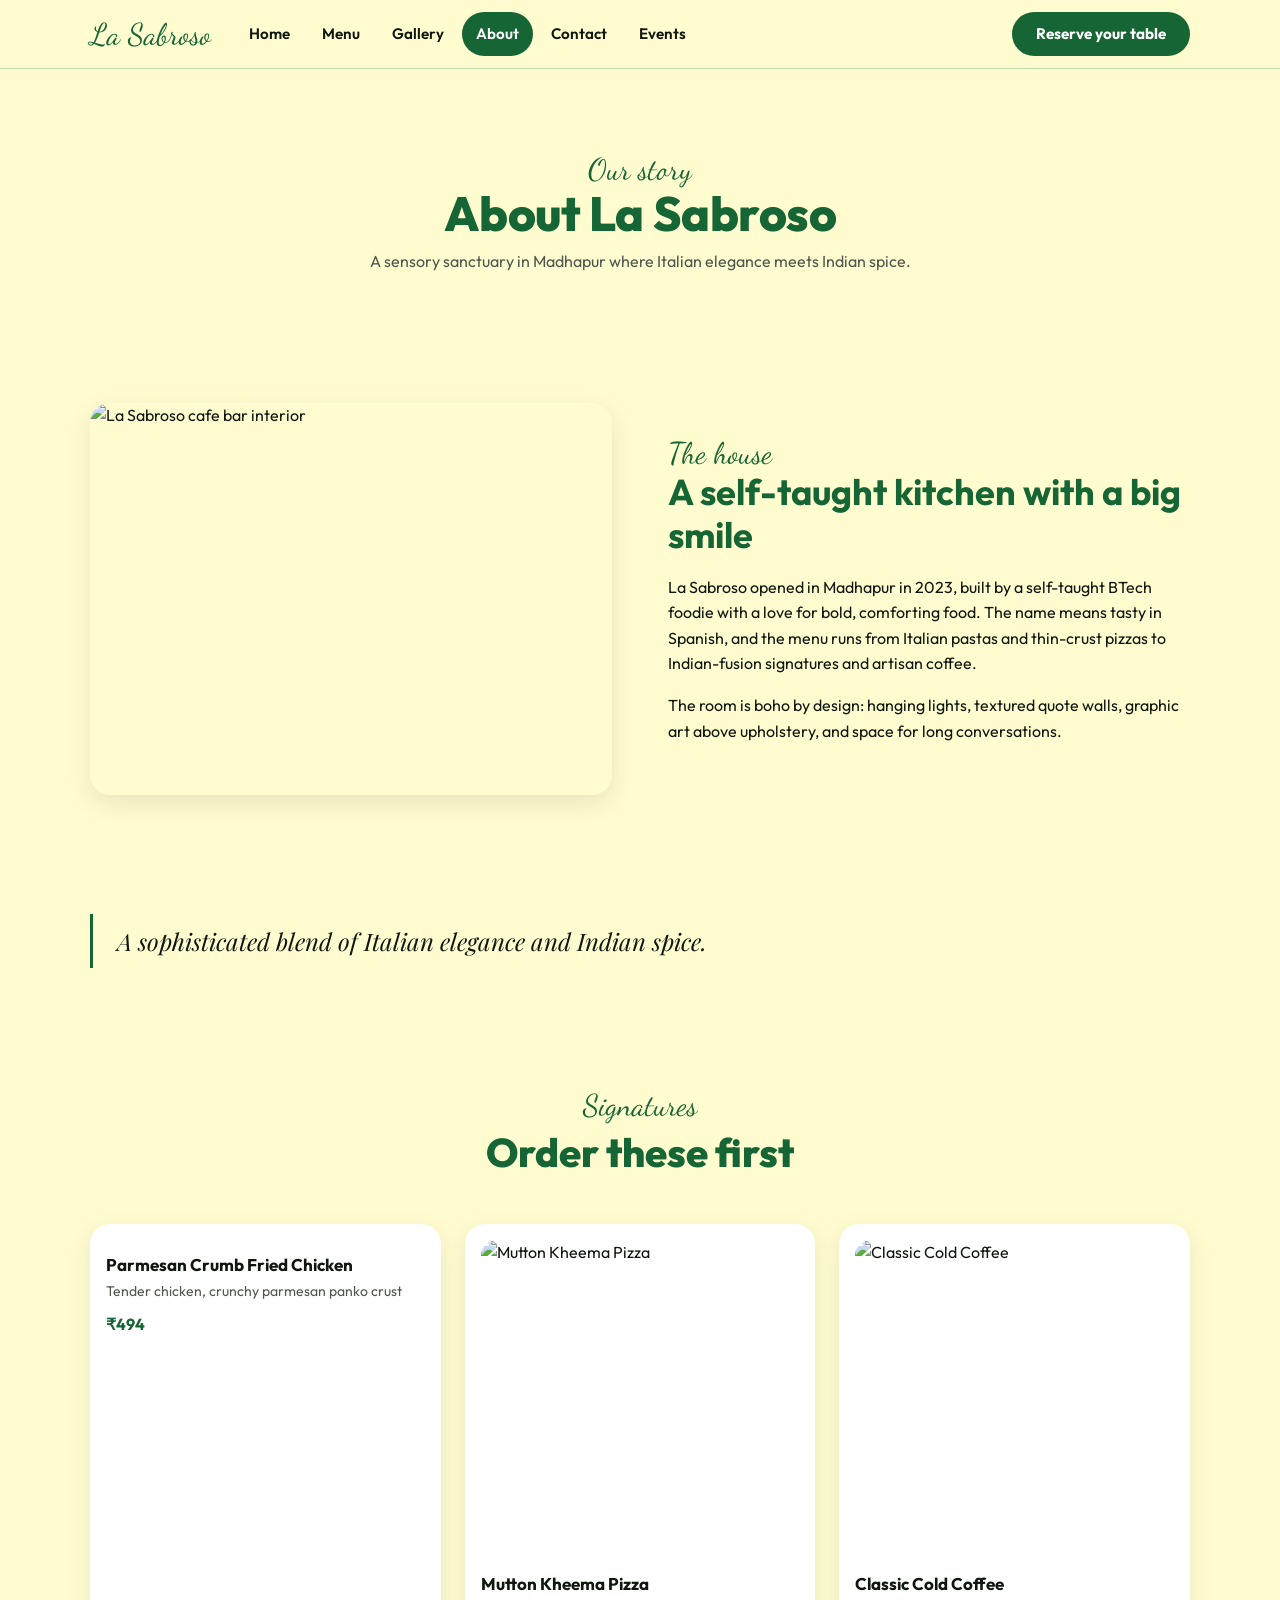
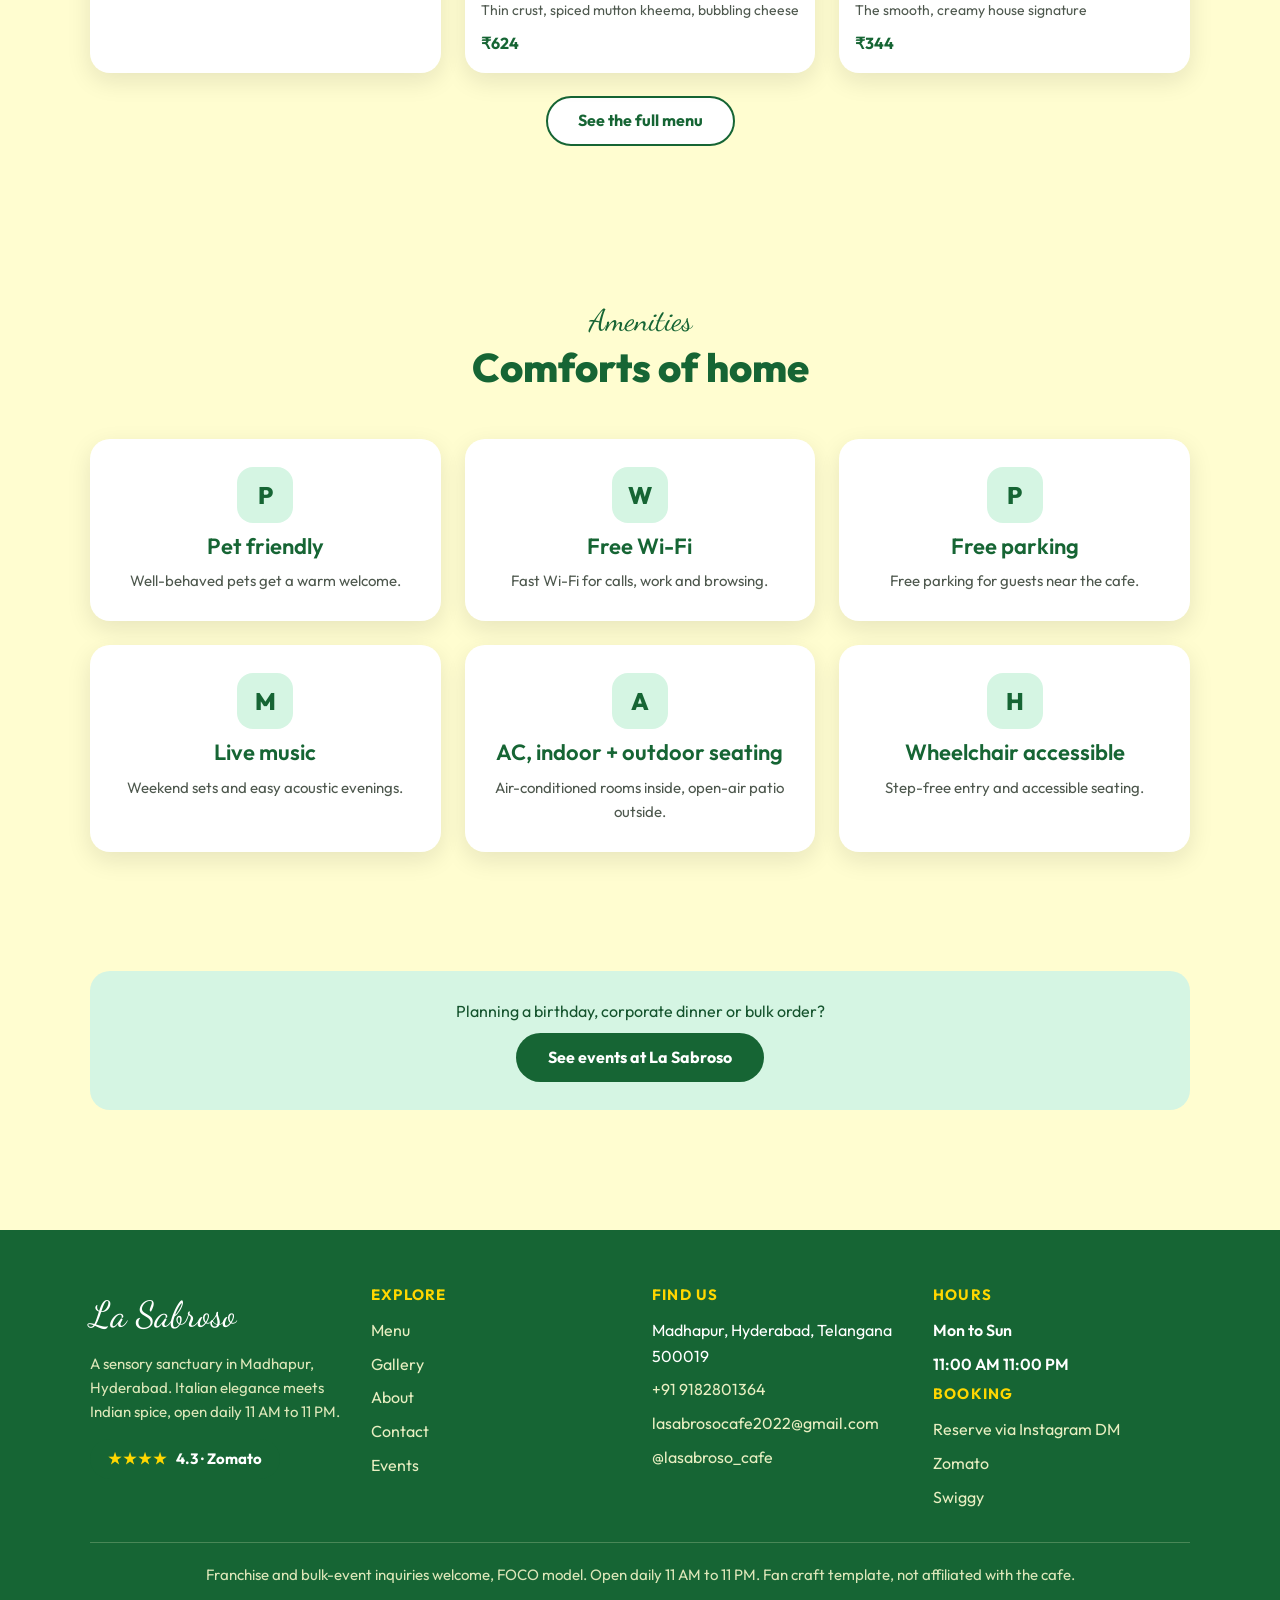
==== about.html @ 2197c92b "La Sabroso v2 rebuild: warm-cream + forest design system, live Petpooja menu (121 items), 6 pages, Q" ====
<!DOCTYPE html>
<html lang="en">
<head>
  <meta charset="UTF-8">
  <meta name="viewport" content="width=device-width, initial-scale=1">
  <title>La Sabroso | Our Story, Madhapur Hyderabad</title>
  <meta name="description" content="A sensory sanctuary in Madhapur where Italian elegance meets Indian spice. Est. 2023, open daily 11 AM to 11 PM.">
  <meta property="og:title" content="La Sabroso | Our Story">
  <meta property="og:description" content="A sensory sanctuary in Madhapur where Italian elegance meets Indian spice. Est. 2023, open daily 11 AM to 11 PM.">
  <meta property="og:type" content="website">
  <link rel="preconnect" href="https://fonts.googleapis.com">
  <link rel="preconnect" href="https://fonts.gstatic.com" crossorigin>
  <link href="https://fonts.googleapis.com/css2?family=Dancing+Script:wght@400;700&family=Outfit:wght@400;600;700;800&family=Playfair+Display:ital,wght@1,400;1,600&display=swap" rel="stylesheet">
  <link rel="stylesheet" href="assets/css/style.css">
  <script src="assets/js/main.js" defer></script>
</head>
<body>

  <!-- ===== Navigation ===== -->
  <nav class="nav">
    <div class="container nav__inner">
      <a class="nav__logo" href="index.html">La Sabroso</a>
      <button class="nav__toggle" data-nav-toggle aria-label="Open menu" aria-expanded="false">☰</button>
      <ul class="nav__links" data-nav-links>
        <li><a href="index.html">Home</a></li>
        <li><a href="menu.html">Menu</a></li>
        <li><a href="gallery.html">Gallery</a></li>
        <li><a href="about.html" aria-current="page">About</a></li>
        <li><a href="contact.html">Contact</a></li>
        <li><a href="events.html">Events</a></li>
      </ul>
      <a class="btn btn--filled nav__cta" href="https://ig.me/m/lasabroso_cafe">Reserve your table</a>
    </div>
  </nav>

  <main>

    <!-- ===== Page hero ===== -->
    <header class="page-hero">
      <div class="container">
        <span class="kicker">Our story</span>
        <h1>About La Sabroso</h1>
        <p>A sensory sanctuary in Madhapur where Italian elegance meets Indian spice.</p>
      </div>
    </header>

    <!-- ===== Brand story ===== -->
    <section class="section">
      <div class="container">
        <div class="split reveal">
          <div class="split__media">
            <img src="https://images.unsplash.com/photo-1554118811-1e0d58224f24?q=80&amp;w=900&amp;auto=format&amp;fit=crop" alt="La Sabroso cafe bar interior">
          </div>
          <div class="split__content">
            <span class="kicker">The house</span>
            <h2>A self-taught kitchen with a big smile</h2>
            <p>La Sabroso opened in Madhapur in 2023, built by a self-taught BTech foodie with a love for bold, comforting food. The name means tasty in Spanish, and the menu runs from Italian pastas and thin-crust pizzas to Indian-fusion signatures and artisan coffee.</p>
            <p>The room is boho by design: hanging lights, textured quote walls, graphic art above upholstery, and space for long conversations.</p>
          </div>
        </div>
      </div>
    </section>

    <!-- ===== Quote ===== -->
    <section class="section section--tight">
      <div class="container">
        <figure class="quote reveal">
          A sophisticated blend of Italian elegance and Indian spice.
        </figure>
      </div>
    </section>

    <!-- ===== Signatures ===== -->
    <section class="section">
      <div class="container">
        <div class="section-head">
          <span class="kicker">Signatures</span>
          <h2 class="section-head__title">Order these first</h2>
        </div>
        <div class="signature-grid reveal">
          <div class="dish-card">
            <h3 class="dish-card__name">Parmesan Crumb Fried Chicken</h3>
            <p class="dish-card__desc">Tender chicken, crunchy parmesan panko crust</p>
            <span class="dish-card__price">₹494</span>
          </div>
          <div class="dish-card">
            <img class="dish-card__img" src="https://dineinpetweb.gumlet.io/homewebsite/104812/thumb_17568349900_2025_09_02_23_13_05_80e3d71f_e276_489b_903f_92afc3a71097.jpg" alt="Mutton Kheema Pizza">
            <h3 class="dish-card__name">Mutton Kheema Pizza</h3>
            <p class="dish-card__desc">Thin crust, spiced mutton kheema, bubbling cheese</p>
            <span class="dish-card__price">₹624</span>
          </div>
          <div class="dish-card">
            <img class="dish-card__img" src="https://dineinpetweb.gumlet.io/homewebsite/104812/thumb_17568363720_2025_09_02_23_35_59_cef472dc_c2f2_4037_bedf_49bea1bb7fb2.jpg" alt="Classic Cold Coffee">
            <h3 class="dish-card__name">Classic Cold Coffee</h3>
            <p class="dish-card__desc">The smooth, creamy house signature</p>
            <span class="dish-card__price">₹344</span>
          </div>
        </div>
        <p class="menu-note text-center"><a class="btn btn--outline" href="menu.html">See the full menu</a></p>
      </div>
    </section>

    <!-- ===== Amenities ===== -->
    <section class="section">
      <div class="container">
        <div class="section-head">
          <span class="kicker">Amenities</span>
          <h2 class="section-head__title">Comforts of home</h2>
        </div>
        <div class="grid grid--3 reveal">
          <div class="specialty-card">
            <div class="specialty-card__icon">P</div>
            <h3>Pet friendly</h3>
            <p>Well-behaved pets get a warm welcome.</p>
          </div>
          <div class="specialty-card">
            <div class="specialty-card__icon">W</div>
            <h3>Free Wi-Fi</h3>
            <p>Fast Wi-Fi for calls, work and browsing.</p>
          </div>
          <div class="specialty-card">
            <div class="specialty-card__icon">P</div>
            <h3>Free parking</h3>
            <p>Free parking for guests near the cafe.</p>
          </div>
          <div class="specialty-card">
            <div class="specialty-card__icon">M</div>
            <h3>Live music</h3>
            <p>Weekend sets and easy acoustic evenings.</p>
          </div>
          <div class="specialty-card">
            <div class="specialty-card__icon">A</div>
            <h3>AC, indoor + outdoor seating</h3>
            <p>Air-conditioned rooms inside, open-air patio outside.</p>
          </div>
          <div class="specialty-card">
            <div class="specialty-card__icon">H</div>
            <h3>Wheelchair accessible</h3>
            <p>Step-free entry and accessible seating.</p>
          </div>
        </div>
      </div>
    </section>

    <!-- ===== Events teaser ===== -->
    <section class="section section--tight">
      <div class="container">
        <div class="franchise reveal">
          <p>Planning a birthday, corporate dinner or bulk order?</p>
          <a class="btn btn--filled" href="events.html">See events at La Sabroso</a>
        </div>
      </div>
    </section>

  </main>

  <!-- ===== Footer ===== -->
  <footer class="footer" id="franchise">
    <div class="container footer__grid">
      <div class="grid grid--4">
        <div>
          <span class="script">La Sabroso</span>
          <p class="footer__blurb">A sensory sanctuary in Madhapur, Hyderabad. Italian elegance meets Indian spice, open daily 11 AM to 11 PM.</p>
          <div class="rating" aria-label="Rated 4.3 out of 5 on Zomato"><span class="rating__stars">★★★★</span> 4.3 · Zomato</div>
        </div>
        <div>
          <h3>Explore</h3>
          <ul>
            <li><a href="menu.html">Menu</a></li>
            <li><a href="gallery.html">Gallery</a></li>
            <li><a href="about.html">About</a></li>
            <li><a href="contact.html">Contact</a></li>
            <li><a href="events.html">Events</a></li>
          </ul>
        </div>
        <div>
          <h3>Find us</h3>
          <ul>
            <li>Madhapur, Hyderabad, Telangana 500019</li>
            <li><a href="tel:+919182801364">+91 9182801364</a></li>
            <li><a href="mailto:lasabrosocafe2022@gmail.com">lasabrosocafe2022@gmail.com</a></li>
            <li><a href="https://www.instagram.com/lasabroso_cafe">@lasabroso_cafe</a></li>
          </ul>
        </div>
        <div>
          <h3>Hours</h3>
          <ul>
            <li class="footer__hours">Mon to Sun</li>
            <li class="footer__hours">11:00 AM 11:00 PM</li>
          </ul>
          <h3>Booking</h3>
          <ul>
            <li><a href="https://ig.me/m/lasabroso_cafe">Reserve via Instagram DM</a></li>
            <li><a href="https://www.zomato.com/hyderabad/la-sabroso-madhapur">Zomato</a></li>
            <li><a href="https://www.swiggy.com/">Swiggy</a></li>
          </ul>
        </div>
      </div>
      <p class="footer__note">Franchise and bulk-event inquiries welcome, FOCO model. Open daily 11 AM to 11 PM. Fan craft template, not affiliated with the cafe.</p>
    </div>
  </footer>

</body>
</html>
---- assets/css/style.css ----
/* ==========================================================================
   La Sabroso — shared design system (v2, verified 2026-08-31)
   Warm cream + forest boho template. One stylesheet for all 6 pages.

   CONTRACT FILE — Wave agents: READ-ONLY, never edit. All styling lives here;
   no inline style="..." and no <style> blocks in any page.

   Component inventory (grep-friendly):
   Base: container, section, section--tight, grid--2/3/4, hidden, script
   Type: kicker, section-head, section-head--left, quote
   Buttons: btn, btn--filled, btn--outline, btn--culinary, nav__cta
   Nav: nav, nav__inner, nav__logo, nav__links, nav__cta, nav__toggle
   Hero: hero, hero__bg, hero__scrim, hero__body, hero__card, hero__eyebrow,
         hero__wordmark, hero__tagline, hero__sub, hero__ctas, hero__sticker
   Page hero: page-hero, page-hero__inner
   Offer strip: offer-strip, offer-strip__chips, offer-chip
   Split/specialties: split, split--reverse, split__media, split__content,
         media-ratio, specialty-card
   Bento: bento, bento__cell, bento__img
   Signature: signature-grid, dish-card, dish-card__img, dish-card__name,
         dish-card__price, dish-card__desc
   Menu preview + menu page: menu-tabs, menu-tabs--sticky, menu-tab,
         menu-grid, menu-item, menu-item__img, menu-item__img--placeholder,
         menu-item__body, menu-item__top, menu-item__name, menu-item__dots,
         menu-item__price, menu-item__desc, badge-chef, tag-veg, tag-nonveg,
         menu-empty, menu-note, search-bar, skeleton
   Partners: partners, partner-card, partner__logo, partner__label,
         partner__tag
   Events: events, events__grid, event-perk, event-perk__num,
         corporate-card, corporate-card__body, franchise
   Moments/gallery: masonry, masonry__item, masonry__fig, lightbox,
         lightbox__close, lightbox__caption
   Testimonials: testimonial-carousel, carousel__viewport, carousel__slides,
         carousel__slide, carousel__stars, carousel__quote, carousel__name,
         carousel__src, carousel__btn--prev/--next, carousel__dots
   Newsletter: newsletter, newsletter__form
   Footer: footer, footer__grid, footer__bottom, footer h3
   Extras: rating, rating__stars, marquee, marquee__track, neon-sign,
         reveal, map-frame, amenity-chip, form-*, contact-*
   ========================================================================== */

/* ---------- Histerm wordmark (hot-linked from venue CDN) ----------
   License: free-for-personal-use script by Yudi Pratama Chandra. The venue
   self-hosts the OTF; this template hot-links it (mirrors the hero-bg
   approach). Do NOT redistribute the OTF; fallback is Dancing Script. */
@font-face {
  font-family: 'Histerm';
  src: url('https://www.lasabroso.com/_next/static/media/Histerm-s.p.0dgvpl1xcgdvy.otf') format('opentype');
  font-display: swap;
  font-weight: 400;
  font-style: normal;
}

/* ---------- tokens ---------- */
:root {
  --cream: #FFFDD0;
  --forest: #166534;
  --forest-deep: #14532D;
  --ink: #0F1710;
  --muted: #4E584E;
  --gold: #FFD700;
  --mint: #D5F5E3;
  --terra: #E57A4F;
  --terra-deep: #C9623A;
  --white: #FFFFFF;

  --font-script: 'Histerm', 'Dancing Script', cursive;
  --font-sans: 'Outfit', sans-serif;
  --font-serif: 'Playfair Display', Georgia, serif;

  --r-pill: 999px;
  --r-card: 20px;
  --r-img: 16px;

  --shadow-card: 0 8px 24px rgba(15, 23, 16, .10);
  --shadow-lift: 0 14px 34px rgba(15, 23, 16, .16);
  --glow-neon-green: 0 0 2px #166534, 0 0 4px #166534, 0 0 8px #16653499, 0 0 16px #1665344d;
  --glow-neon-cream: 0 0 2px #0A100A66, 0 0 4px #0A100A33, 0 0 8px #0A100A1a;

  --nav-h: 68px;
  --container: 1140px;
  --sage-border: rgba(22, 101, 52, .25);
}

/* ---------- base ---------- */
* { box-sizing: border-box; }
html { scroll-behavior: smooth; }
body {
  margin: 0;
  background: var(--cream);
  color: var(--ink);
  font-family: var(--font-sans);
  font-size: 16px;
  line-height: 1.6;
  -webkit-font-smoothing: antialiased;
  text-rendering: optimizeLegibility;
}
h1, h2, h3, h4 {
  color: var(--forest);
  font-family: var(--font-sans);
  line-height: 1.2;
  margin: 0 0 .5em;
  font-weight: 700;
}
h1 { font-size: clamp(2.25rem, 6vw, 3rem); font-weight: 800; letter-spacing: -0.01em; line-height: 1.15; }
h2 { font-size: clamp(1.75rem, 4vw, 2.25rem); }
h3 { font-size: 1.375rem; font-weight: 600; }
p { margin: 0 0 1em; }
img { max-width: 100%; display: block; border-radius: var(--r-img); }
a { color: var(--forest); }
ul { margin: 0; padding: 0; }
::selection { background: var(--forest); color: var(--cream); }

:focus-visible {
  outline: 3px solid var(--forest);
  outline-offset: 2px;
  border-radius: 6px;
}

.container {
  max-width: var(--container);
  margin: 0 auto;
  padding: 0 20px;
}
.section { padding: clamp(3rem, 8vw, 4.5rem) 0; }
.section--tight { padding: clamp(2rem, 5vw, 3rem) 0; }
.hidden { display: none !important; }
.script { font-family: var(--font-script); }

/* ---------- type helpers ---------- */
.kicker {
  font-family: var(--font-script);
  font-size: 1.875rem;
  line-height: 1.1;
  color: var(--forest);
  display: block;
}
.section-head {
  max-width: 720px;
  margin: 0 auto 48px;
  text-align: center;
}
.section-head--left { margin-left: 0; text-align: left; }
.section-head__title {
  font-size: clamp(1.75rem, 4vw, 2.5rem);
  font-weight: 800;
  color: var(--forest);
  line-height: 1.2;
  margin: 6px 0 0;
}
.section-head__sub {
  color: var(--muted);
  max-width: 56ch;
  margin: 14px auto 0;
}
.section-head--left .section-head__sub { margin-left: 0; }
.quote {
  font-family: var(--font-serif);
  font-style: italic;
  font-size: clamp(1.1875rem, 2.5vw, 1.5rem);
  line-height: 1.6;
  color: var(--ink);
  border-left: 3px solid var(--forest);
  padding: 8px 0 8px 24px;
  margin: 0;
}

/* ---------- buttons ---------- */
.btn {
  display: inline-flex;
  align-items: center;
  justify-content: center;
  gap: 8px;
  min-height: 48px;
  padding: 13px 30px;
  border-radius: var(--r-pill);
  border: 2px solid transparent;
  background: var(--forest);
  color: #fff;
  font-family: var(--font-sans);
  font-size: 1rem;
  font-weight: 700;
  line-height: 1.2;
  white-space: nowrap;
  text-decoration: none;
  cursor: pointer;
  transition: transform .16s ease, box-shadow .2s ease, background-color .2s ease, border-color .2s ease, color .2s ease;
}
.btn:hover { transform: translateY(-3px); box-shadow: var(--shadow-lift); }
.btn:active { transform: translateY(0); box-shadow: var(--shadow-card); }
.btn--filled { background: var(--forest); color: #fff; }
.btn--filled:hover { background: var(--forest-deep); }
.btn--outline { background: var(--white); color: var(--forest); border-color: var(--forest); }
.btn--outline:hover { background: rgba(22, 101, 52, .06); }
.btn--culinary { background: var(--terra-deep); color: #fff; }
.btn--culinary:hover { background: #b0542f; }

/* ---------- grids ---------- */
.grid--2, .grid--3, .grid--4 { display: grid; gap: 24px; }
.grid--2 { grid-template-columns: repeat(2, 1fr); }
.grid--3 { grid-template-columns: repeat(3, 1fr); }
.grid--4 { grid-template-columns: repeat(4, 1fr); }
@media (max-width: 900px) {
  .grid--3, .grid--4 { grid-template-columns: repeat(2, 1fr); }
}
@media (max-width: 620px) {
  .grid--2, .grid--3, .grid--4 { grid-template-columns: 1fr; }
}

/* ---------- navigation ---------- */
.nav {
  position: sticky;
  top: 0;
  z-index: 50;
  background: rgba(255, 253, 208, .92);
  backdrop-filter: blur(8px);
  -webkit-backdrop-filter: blur(8px);
  border-bottom: 1px solid var(--sage-border);
}
.nav__inner {
  display: flex;
  align-items: center;
  gap: 24px;
  min-height: var(--nav-h);
}
.nav__logo {
  font-family: var(--font-script);
  font-size: 1.875rem;
  line-height: 1;
  color: var(--forest);
  text-decoration: none;
  white-space: nowrap;
}
.nav__links {
  display: flex;
  align-items: center;
  gap: 4px;
  list-style: none;
  margin: 0;
  padding: 0;
}
.nav__links a {
  display: inline-flex;
  align-items: center;
  min-height: 44px;
  padding: 8px 14px;
  border-radius: var(--r-pill);
  color: var(--ink);
  text-decoration: none;
  font-weight: 600;
  font-size: .95rem;
}
.nav__links a:hover { background: rgba(22, 101, 52, .08); color: var(--forest); }
.nav__links a[aria-current="page"] { background: var(--forest); color: #fff; }
.nav__cta { margin-left: auto; min-height: 44px; padding: 10px 22px; font-size: .95rem; }
.nav__toggle {
  display: none;
  margin-left: auto;
  width: 48px;
  height: 44px;
  border: none;
  background: none;
  color: var(--forest);
  font-size: 1.75rem;
  line-height: 1;
  cursor: pointer;
  border-radius: 10px;
}
@media (max-width: 820px) {
  .nav__toggle { display: inline-flex; align-items: center; justify-content: center; }
  .nav__cta { display: none; }
  .nav__links {
    position: fixed;
    top: var(--nav-h);
    left: 0;
    right: 0;
    flex-direction: column;
    align-items: stretch;
    gap: 4px;
    padding: 12px 20px 20px;
    background: var(--cream);
    border-bottom: 1px solid var(--sage-border);
    box-shadow: var(--shadow-card);
    transform: translateY(-8px);
    opacity: 0;
    pointer-events: none;
    transition: transform .22s ease, opacity .22s ease;
  }
  .nav__links.open { transform: none; opacity: 1; pointer-events: auto; }
  .nav__links a { justify-content: center; }
}

/* ---------- hero (index) ---------- */
.hero {
  position: relative;
  overflow: hidden;
}
.hero__bg {
  position: absolute;
  inset: 0;
  background: url('https://www.lasabroso.com/hero-bg.png') center / cover no-repeat;
}
.hero__scrim {
  position: absolute;
  inset: 0;
  background: linear-gradient(180deg, rgba(20, 83, 45, .52), rgba(15, 23, 16, .68));
}
.hero__body {
  position: relative;
  z-index: 1;
  min-height: 100dvh;
  display: flex;
  align-items: center;
  justify-content: center;
  padding: clamp(64px, 12vw, 120px) 20px;
}
.hero__card {
  width: min(680px, 100%);
  background: rgba(255, 253, 208, .94);
  backdrop-filter: blur(6px);
  -webkit-backdrop-filter: blur(6px);
  border-radius: 24px;
  padding: clamp(32px, 6vw, 56px) clamp(24px, 5vw, 44px);
  box-shadow: var(--shadow-card);
  text-align: center;
}
.hero__eyebrow {
  font-size: .8125rem;
  font-weight: 700;
  letter-spacing: .16em;
  text-transform: uppercase;
  color: var(--forest);
}
.hero__wordmark {
  font-family: var(--font-script);
  font-size: clamp(2.5rem, 7vw, 4rem);
  line-height: 1;
  color: var(--forest);
  margin: 14px 0 10px;
}
.hero__tagline {
  font-family: var(--font-serif);
  font-style: italic;
  font-size: clamp(1.125rem, 2.6vw, 1.375rem);
  line-height: 1.5;
  color: var(--muted);
  margin: 0;
}
.hero__sub {
  max-width: 46ch;
  margin: 14px auto 0;
  color: var(--muted);
}
.hero__ctas {
  display: flex;
  flex-wrap: wrap;
  justify-content: center;
  gap: 12px;
  margin-top: 28px;
}
.hero__sticker {
  position: absolute;
  right: clamp(16px, 5vw, 72px);
  bottom: clamp(24px, 6vw, 64px);
  width: clamp(84px, 12vw, 128px);
  background: rgba(255, 253, 208, .9);
  border-radius: 50%;
  padding: 6px;
  box-shadow: var(--shadow-card);
  z-index: 2;
}
.hero__sticker img { border-radius: 50%; }
@media (min-width: 821px) and (max-width: 1100px) {
  .hero__sticker { display: none; }
}

/* ---------- inner page hero ---------- */
.page-hero {
  padding: clamp(48px, 8vw, 84px) 0 clamp(32px, 5vw, 56px);
  text-align: center;
}
.page-hero h1 { margin-bottom: 8px; }
.page-hero p { color: var(--muted); max-width: 60ch; margin: 0 auto; }

/* ---------- offer strip ---------- */
.offer-strip {
  border: 2px dashed var(--forest);
  border-radius: var(--r-card);
  padding: 22px 20px;
  margin-top: -14px;
}
.offer-strip__chips {
  display: flex;
  flex-wrap: wrap;
  justify-content: center;
  gap: 10px;
}
.offer-chip {
  display: inline-flex;
  align-items: center;
  gap: 6px;
  background: var(--mint);
  color: var(--forest-deep);
  border-radius: var(--r-pill);
  padding: 10px 18px;
  font-weight: 700;
  font-size: .9375rem;
}
.offer-chip strong { color: var(--forest); }

/* ---------- split / zigzag / specialties ---------- */
.split {
  display: grid;
  grid-template-columns: 1fr 1fr;
  gap: clamp(28px, 5vw, 56px);
  align-items: center;
}
.split--reverse .split__media { order: 2; }
.split__media img,
.media-ratio img {
  width: 100%;
  aspect-ratio: 4 / 3;
  object-fit: cover;
  border-radius: var(--r-card);
  box-shadow: var(--shadow-card);
}
@media (max-width: 860px) {
  .split { grid-template-columns: 1fr; }
  .split--reverse .split__media { order: 0; }
}
.specialty-card {
  background: var(--white);
  border-radius: var(--r-card);
  padding: 28px 24px;
  box-shadow: var(--shadow-card);
  text-align: center;
  display: flex;
  flex-direction: column;
  align-items: center;
  gap: 10px;
}
.specialty-card h3 { margin: 0; }
.specialty-card p { color: var(--muted); margin: 0; font-size: .9375rem; }
.specialty-card__icon {
  width: 56px;
  height: 56px;
  border-radius: 16px;
  background: var(--mint);
  color: var(--forest);
  display: inline-flex;
  align-items: center;
  justify-content: center;
  font-size: 1.5rem;
  font-weight: 800;
}

/* ---------- bento ---------- */
.bento { display: grid; grid-template-columns: repeat(12, 1fr); gap: 20px; }
.bento__cell {
  grid-column: span 4;
  border-radius: var(--r-card);
  overflow: hidden;
  position: relative;
  box-shadow: var(--shadow-card);
}
.bento--2 .bento__cell { grid-column: span 6; }
.bento--3 .bento__cell { grid-column: span 4; }
.bento__cell--text {
  background: var(--forest);
  color: var(--cream);
  padding: 28px 26px;
  display: flex;
  flex-direction: column;
  justify-content: center;
}
.bento__cell--text h3 { color: var(--cream); margin: 0 0 8px; }
.bento__cell--text p { color: rgba(255, 253, 208, .85); margin: 0; font-size: .9375rem; }
.bento__cell--mint { background: var(--mint); color: var(--forest-deep); }
.bento__cell--mint h3 { color: var(--forest-deep); }
.bento__img { width: 100%; height: 100%; min-height: 220px; object-fit: cover; }
@media (max-width: 900px) {
  .bento__cell, .bento--3 .bento__cell, .bento--2 .bento__cell { grid-column: span 6; }
}
@media (max-width: 620px) {
  .bento__cell, .bento--3 .bento__cell, .bento--2 .bento__cell { grid-column: span 12; }
}

/* ---------- signature creations ---------- */
.signature-grid {
  display: grid;
  grid-template-columns: repeat(3, 1fr);
  gap: 24px;
}
.dish-card {
  background: var(--white);
  border-radius: var(--r-card);
  padding: 16px;
  box-shadow: var(--shadow-card);
  transition: transform .2s ease, box-shadow .2s ease;
}
.dish-card:hover { transform: translateY(-4px); box-shadow: var(--shadow-lift); }
.dish-card__img {
  width: 100%;
  aspect-ratio: 1 / 1;
  object-fit: cover;
  border-radius: var(--r-img);
}
.dish-card__name {
  font-weight: 700;
  color: var(--ink);
  font-size: 1.0625rem;
  margin: 14px 0 4px;
  line-height: 1.3;
}
.dish-card__desc { color: var(--muted); font-size: .875rem; margin: 0; }
.dish-card__price {
  display: block;
  font-weight: 700;
  color: var(--forest);
  margin-top: 10px;
  font-size: 1rem;
}
@media (max-width: 900px) { .signature-grid { grid-template-columns: repeat(2, 1fr); } }
@media (max-width: 620px) { .signature-grid { grid-template-columns: 1fr; } }

/* ---------- menu preview + menu page ---------- */
.menu-tabs {
  display: flex;
  flex-wrap: wrap;
  justify-content: center;
  gap: 8px;
  margin-bottom: 32px;
}
.menu-tab {
  display: inline-flex;
  align-items: center;
  min-height: 44px;
  padding: 10px 20px;
  border-radius: var(--r-pill);
  border: 2px solid var(--forest);
  background: var(--white);
  color: var(--forest);
  font-family: var(--font-sans);
  font-weight: 700;
  font-size: .9375rem;
  cursor: pointer;
  transition: background-color .15s ease, color .15s ease, transform .12s ease;
}
.menu-tab:hover { background: rgba(22, 101, 52, .08); }
.menu-tab:active { transform: translateY(1px); }
.menu-tab.active { background: var(--forest); color: #fff; }
.menu-tabs--sticky {
  position: sticky;
  top: var(--nav-h);
  z-index: 40;
  background: rgba(255, 253, 208, .94);
  backdrop-filter: blur(8px);
  -webkit-backdrop-filter: blur(8px);
  padding: 12px 0;
  margin: 0 0 32px;
  display: flex;
  flex-wrap: wrap;
  justify-content: center;
  gap: 8px;
}
.menu-tabs--sticky > [data-menu-tabs] {
  display: flex;
  flex-wrap: wrap;
  justify-content: center;
  gap: 8px;
  margin-bottom: 4px;
}
.menu-tabs--sticky > [data-menu-tabs] + .menu-tab { margin-left: 4px; }

.menu-grid {
  display: grid;
  grid-template-columns: repeat(2, 1fr);
  gap: 16px;
}
@media (max-width: 900px) { .menu-grid { grid-template-columns: 1fr; } }

.menu-item {
  display: flex;
  gap: 16px;
  align-items: flex-start;
  background: var(--white);
  border-radius: var(--r-card);
  padding: 18px;
  box-shadow: var(--shadow-card);
}
.menu-item__img {
  width: 96px;
  height: 96px;
  border-radius: var(--r-img);
  object-fit: cover;
  flex-shrink: 0;
}
.menu-item__img--placeholder {
  background: var(--mint);
  color: var(--forest);
  display: flex;
  align-items: center;
  justify-content: center;
  font-size: 1.75rem;
}
.menu-item__body { flex: 1; min-width: 0; }
.menu-item__top {
  display: flex;
  align-items: baseline;
  gap: 4px;
}
.menu-item__name {
  display: inline-flex;
  align-items: center;
  gap: 8px;
  font-weight: 700;
  font-size: 1.0625rem;
  color: var(--ink);
  margin: 0;
  line-height: 1.35;
}
.menu-item__dots {
  flex: 1;
  border-bottom: 2px dotted rgba(22, 101, 52, .4);
  margin: 0 6px 5px;
  min-width: 18px;
}
.menu-item__price {
  font-weight: 700;
  color: var(--forest);
  white-space: nowrap;
  font-size: 1rem;
}
.menu-item__desc {
  color: var(--muted);
  font-size: .875rem;
  margin: 6px 0 0;
}
@media (max-width: 560px) {
  .menu-item { flex-direction: column; }
  .menu-item__img { width: 100%; height: 180px; }
}

.badge-chef {
  display: inline-flex;
  align-items: center;
  gap: 3px;
  background: var(--gold);
  color: var(--forest-deep);
  font-size: .6875rem;
  font-weight: 800;
  letter-spacing: .02em;
  padding: 2px 8px;
  border-radius: var(--r-pill);
  white-space: nowrap;
}
.tag-veg, .tag-nonveg {
  width: 14px;
  height: 14px;
  border-radius: 3px;
  display: inline-block;
  flex-shrink: 0;
  background: #fff;
  position: relative;
}
.tag-veg { border: 2px solid #2E7D32; }
.tag-veg::after {
  content: "";
  position: absolute;
  inset: 2px;
  border-radius: 50%;
  background: #2E7D32;
}
.tag-nonveg { border: 2px solid #7A3B1F; }
.tag-nonveg::after {
  content: "";
  position: absolute;
  left: 50%;
  top: 66%;
  transform: translate(-50%, -50%);
  border-left: 3.5px solid transparent;
  border-right: 3.5px solid transparent;
  border-bottom: 6px solid #7A3B1F;
}

.search-bar { max-width: 520px; margin: 0 auto 24px; }
.search-bar input {
  width: 100%;
  padding: 14px 22px;
  border-radius: var(--r-pill);
  border: 2px solid var(--sage-border);
  background: var(--white);
  font-family: var(--font-sans);
  font-size: 1rem;
  color: var(--ink);
}
.search-bar input:focus {
  outline: 3px solid rgba(22, 101, 52, .35);
  border-color: var(--forest);
}
.menu-empty {
  text-align: center;
  padding: 48px 20px;
  background: var(--white);
  border-radius: var(--r-card);
  box-shadow: var(--shadow-card);
  color: var(--muted);
}
.menu-note { color: var(--muted); font-size: .875rem; text-align: center; margin-top: 24px; }

.skeleton {
  background: linear-gradient(90deg, #fff 25%, #EFEBD3 50%, #fff 75%);
  background-size: 200% 100%;
  animation: shimmer 1.2s infinite linear;
  border-radius: var(--r-card);
}
.skeleton--item { display: flex; gap: 16px; padding: 18px; align-items: center; }
.skeleton--thumb { width: 96px; height: 96px; border-radius: var(--r-img); }
.skeleton--line { height: 14px; border-radius: 6px; margin: 6px 0; }
@keyframes shimmer { to { background-position: -200% 0; } }

/* ---------- partners ---------- */
.partners {
  display: grid;
  grid-template-columns: repeat(4, 1fr);
  gap: 16px;
  max-width: 880px;
  margin: 0 auto;
}
.partner-card {
  background: var(--white);
  border-radius: var(--r-card);
  padding: 22px 18px;
  text-align: center;
  box-shadow: var(--shadow-card);
  display: flex;
  flex-direction: column;
  align-items: center;
  gap: 8px;
  text-decoration: none;
  transition: transform .16s ease, box-shadow .16s ease;
}
.partner-card:hover { transform: translateY(-3px); box-shadow: var(--shadow-lift); }
.partner__logo {
  font-weight: 800;
  font-size: 1.1875rem;
  line-height: 1.2;
  color: var(--forest);
  letter-spacing: -0.01em;
}
.partner__label { color: var(--muted); font-size: .8125rem; }
.partner__tag {
  font-size: .6875rem;
  font-weight: 700;
  letter-spacing: .05em;
  text-transform: uppercase;
  color: var(--terra-deep);
}
@media (max-width: 900px) { .partners { grid-template-columns: repeat(2, 1fr); } }
@media (max-width: 620px) { .partners { grid-template-columns: 1fr; } }

/* ---------- events / corporate ---------- */
.events {
  background: linear-gradient(160deg, var(--forest-deep), var(--forest));
  border-radius: var(--r-card);
  color: #fff;
  padding: clamp(2.5rem, 6vw, 4rem) clamp(20px, 4vw, 40px);
}
.events .section-head__title, .events .kicker { color: #fff; }
.events .section-head__sub { color: rgba(255, 253, 208, .85); }
.events__grid {
  display: grid;
  grid-template-columns: repeat(3, 1fr);
  gap: 20px;
  max-width: 880px;
  margin: 0 auto;
}
.event-perk {
  background: rgba(255, 255, 255, .07);
  border: 1px solid rgba(255, 253, 208, .25);
  border-radius: var(--r-card);
  padding: 26px 20px;
  text-align: center;
}
.event-perk__num {
  display: block;
  font-size: 2.5rem;
  font-weight: 800;
  color: var(--gold);
  line-height: 1.1;
}
.event-perk__label { display: block; margin-top: 6px; color: rgba(255, 253, 208, .9); font-weight: 600; }
@media (max-width: 900px) { .events__grid { grid-template-columns: repeat(2, 1fr); } }
@media (max-width: 620px) { .events__grid { grid-template-columns: 1fr; } }

.corporate-card {
  background: var(--forest);
  border-radius: var(--r-card);
  padding: clamp(28px, 5vw, 44px);
  color: #fff;
  display: grid;
  grid-template-columns: 1.25fr .75fr;
  gap: 28px;
  align-items: center;
}
.corporate-card h2 { color: #fff; margin-top: 4px; }
.corporate-card p { color: rgba(255, 253, 208, .88); }
.corporate-card__stat { text-align: center; }
.corporate-card__stat strong {
  display: block;
  font-size: clamp(2.25rem, 6vw, 3.5rem);
  color: var(--gold);
  line-height: 1;
}
.corporate-card__stat span { color: rgba(255, 253, 208, .85); font-size: .9375rem; }
@media (max-width: 860px) { .corporate-card { grid-template-columns: 1fr; } }

.franchise {
  background: var(--mint);
  border-radius: var(--r-card);
  padding: 28px 24px;
  text-align: center;
  color: var(--forest-deep);
}
.franchise p { margin: 0 0 8px; }
.franchise strong { color: var(--forest); }

/* ---------- moments / gallery masonry + lightbox ---------- */
.masonry { columns: 2; column-gap: 16px; }
.masonry__item {
  break-inside: avoid;
  margin-bottom: 16px;
  position: relative;
  border-radius: var(--r-img);
  overflow: hidden;
  box-shadow: var(--shadow-card);
}
.masonry__item img { width: 100%; cursor: zoom-in; transition: transform .3s ease; }
.masonry__item:hover img { transform: scale(1.03); }
.masonry__fig {
  position: absolute;
  left: 0;
  right: 0;
  bottom: 0;
  padding: 28px 12px 10px;
  background: linear-gradient(transparent, rgba(15, 23, 16, .72));
  color: #fff;
  font-size: .8125rem;
  font-weight: 600;
  opacity: 0;
  transition: opacity .25s ease;
}
.masonry__item:hover .masonry__fig,
.masonry__item:focus-within .masonry__fig { opacity: 1; }
@media (max-width: 620px) { .masonry { columns: 1; } }

.lightbox {
  position: fixed;
  inset: 0;
  z-index: 100;
  background: rgba(15, 23, 16, .9);
  display: none;
  align-items: center;
  justify-content: center;
  padding: 24px;
}
.lightbox.open { display: flex; }
.lightbox figure { margin: 0; text-align: center; }
.lightbox img {
  max-width: min(90vw, 960px);
  max-height: 78vh;
  border-radius: var(--r-img);
  box-shadow: var(--shadow-lift);
}
.lightbox figcaption {
  color: var(--cream);
  margin-top: 12px;
  font-weight: 600;
}
.lightbox__close {
  position: absolute;
  top: 14px;
  right: 18px;
  width: 48px;
  height: 48px;
  border: none;
  background: rgba(0, 0, 0, .35);
  color: #fff;
  font-size: 1.75rem;
  line-height: 1;
  border-radius: 50%;
  cursor: pointer;
}

/* ---------- testimonials ---------- */
.testimonial-carousel { position: relative; max-width: 780px; margin: 0 auto; }
.carousel__viewport { overflow: hidden; border-radius: var(--r-card); }
.carousel__slides { display: flex; transition: transform .5s ease; }
.carousel__slide {
  flex: 0 0 100%;
  background: var(--white);
  border-radius: var(--r-card);
  padding: clamp(28px, 5vw, 44px);
  text-align: center;
  box-shadow: var(--shadow-card);
}
.carousel__stars { color: var(--gold); font-size: 1.25rem; letter-spacing: 3px; }
.carousel__quote {
  font-family: var(--font-serif);
  font-style: italic;
  font-size: clamp(1.0625rem, 2.4vw, 1.25rem);
  line-height: 1.6;
  color: var(--ink);
  margin: 16px auto;
  max-width: 54ch;
}
.carousel__name { font-weight: 700; color: var(--forest); }
.carousel__src { display: block; color: var(--muted); font-size: .8125rem; margin-top: 2px; }
.carousel__btn {
  position: absolute;
  top: 50%;
  transform: translateY(-50%);
  width: 48px;
  height: 48px;
  border: none;
  border-radius: 50%;
  background: var(--forest);
  color: #fff;
  font-size: 1.25rem;
  cursor: pointer;
  box-shadow: var(--shadow-card);
  z-index: 2;
}
.carousel__btn:hover { background: var(--forest-deep); }
.carousel__btn--prev { left: -20px; }
.carousel__btn--next { right: -20px; }
.carousel__dots { display: flex; justify-content: center; gap: 8px; margin-top: 16px; }
.carousel__dots button {
  width: 10px;
  height: 10px;
  padding: 0;
  border: none;
  border-radius: 50%;
  background: rgba(22, 101, 52, .3);
  cursor: pointer;
  transition: width .2s ease, background-color .2s ease;
}
.carousel__dots button.active { width: 26px; border-radius: var(--r-pill); background: var(--forest); }
@media (max-width: 860px) {
  .carousel__btn--prev { left: 6px; }
  .carousel__btn--next { right: 6px; }
}

/* ---------- newsletter ---------- */
.newsletter {
  background: var(--mint);
  border-radius: var(--r-card);
  padding: clamp(28px, 5vw, 44px);
  text-align: center;
  color: var(--forest-deep);
}
.newsletter h2 { color: var(--forest); }
.newsletter p { color: var(--muted); max-width: 52ch; margin: 0 auto; }
.newsletter__form {
  display: flex;
  gap: 10px;
  max-width: 460px;
  margin: 20px auto 0;
}
.newsletter__form input {
  flex: 1;
  min-width: 0;
  padding: 13px 20px;
  border-radius: var(--r-pill);
  border: 2px solid transparent;
  font-family: var(--font-sans);
  font-size: 1rem;
  color: var(--ink);
}
.newsletter__form input:focus { outline: 3px solid rgba(22, 101, 52, .35); border-color: var(--forest); }
@media (max-width: 560px) { .newsletter__form { flex-direction: column; } }

/* ---------- rating badge ---------- */
.rating {
  display: inline-flex;
  align-items: center;
  gap: 8px;
  background: var(--forest);
  color: #fff;
  border-radius: var(--r-pill);
  padding: 8px 18px;
  font-weight: 700;
  font-size: .9375rem;
}
.rating__stars { color: var(--gold); letter-spacing: 2px; }

/* ---------- marquee (max 1 per page) ---------- */
.marquee {
  overflow: hidden;
  background: var(--forest);
  color: #fff;
  padding: 14px 0;
}
.marquee__track {
  display: flex;
  gap: 56px;
  width: max-content;
  animation: marquee 26s linear infinite;
}
.marquee__track span {
  white-space: nowrap;
  font-weight: 700;
  letter-spacing: .05em;
  font-size: .9375rem;
  text-transform: uppercase;
}
@keyframes marquee { to { transform: translateX(-50%); } }

/* ---------- neon sign ---------- */
.neon-sign {
  font-family: var(--font-script);
  font-size: clamp(2rem, 5vw, 3rem);
  color: var(--cream);
  text-shadow: var(--glow-neon-cream);
  animation: flicker 4.2s infinite;
}
@keyframes flicker {
  0%, 100% { opacity: 1; }
  91% { opacity: 1; }
  92% { opacity: .45; }
  93% { opacity: 1; }
  96% { opacity: .72; }
  97% { opacity: 1; }
}

/* ---------- reveal (JS sets inline hidden state only below fold) ---------- */
.reveal {
  transition: opacity .5s ease-out, transform .5s ease-out;
  will-change: opacity, transform;
}

/* ---------- contact / forms / maps ---------- */
.form-field { margin-bottom: 16px; }
.form-field label {
  display: block;
  font-weight: 600;
  color: var(--forest);
  margin-bottom: 6px;
  font-size: .9375rem;
}
.form-field input,
.form-field textarea,
.form-field select {
  width: 100%;
  padding: 13px 18px;
  border-radius: 14px;
  border: 2px solid var(--sage-border);
  background: var(--white);
  font-family: var(--font-sans);
  font-size: 1rem;
  color: var(--ink);
}
.form-field textarea { min-height: 130px; resize: vertical; }
.form-field input:focus,
.form-field textarea:focus {
  outline: 3px solid rgba(22, 101, 52, .35);
  border-color: var(--forest);
}
.form-field__error {
  display: none;
  color: var(--terra-deep);
  font-size: .8125rem;
  margin-top: 5px;
  font-weight: 600;
}
.form-field.has-error input,
.form-field.has-error textarea { border-color: var(--terra-deep); }
.form-field.has-error .form-field__error { display: block; }
.form-done { display: block; font-weight: 600; color: var(--forest); margin-top: 12px; }
.contact-card {
  background: var(--white);
  border-radius: var(--r-card);
  padding: 24px;
  box-shadow: var(--shadow-card);
}
.contact-card h3 { margin-top: 0; }
.contact-card p { color: var(--muted); margin: 0 0 6px; }
.contact-card a { font-weight: 600; }
.amenity-chip {
  display: inline-flex;
  align-items: center;
  gap: 6px;
  background: var(--mint);
  color: var(--forest-deep);
  border-radius: var(--r-pill);
  padding: 8px 16px;
  font-size: .875rem;
  font-weight: 600;
}
.map-frame {
  border: 0;
  width: 100%;
  height: 380px;
  border-radius: var(--r-card);
  box-shadow: var(--shadow-card);
}

/* ---------- footer ---------- */
.footer {
  background: var(--forest);
  color: #fff;
  padding: clamp(40px, 7vw, 56px) 0 28px;
  margin-top: clamp(3rem, 8vw, 4.5rem);
}
.footer .script { color: #fff; font-size: 2.25rem; display: block; margin-bottom: 8px; }
.footer h3 {
  color: var(--gold);
  font-family: var(--font-sans);
  font-size: .9375rem;
  font-weight: 700;
  text-transform: uppercase;
  letter-spacing: .08em;
  margin: 0 0 14px;
}
.footer ul { list-style: none; }
.footer li { margin-bottom: 8px; }
.footer a { color: rgba(255, 253, 208, .9); text-decoration: none; }
.footer a:hover { color: #fff; text-decoration: underline; }
.footer p { color: rgba(255, 253, 208, .85); font-size: .9375rem; }
.footer .footer__blurb { color: rgba(255, 253, 208, .85); font-size: .9375rem; font-family: var(--font-sans); }
.footer__hours { color: #fff; font-weight: 600; }
.footer__note {
  margin-top: 24px;
  padding-top: 20px;
  border-top: 1px solid rgba(255, 253, 208, .22);
  color: rgba(255, 253, 208, .75);
  font-size: .875rem;
  text-align: center;
}
@media (max-width: 900px) { .footer__grid .grid--4 { grid-template-columns: repeat(2, 1fr); } }
@media (max-width: 620px) { .footer__grid .grid--4 { grid-template-columns: 1fr; } }

/* ---------- misc helpers ---------- */
.text-center { text-align: center; }
.mt-auto { margin-top: auto; }
.eyebrow {
  font-size: .8125rem;
  font-weight: 700;
  letter-spacing: .14em;
  text-transform: uppercase;
  color: var(--forest);
}

/* ---------- reduced motion ---------- */
@media (prefers-reduced-motion: reduce) {
  html { scroll-behavior: auto; }
  *, *::before, *::after {
    animation-duration: .01ms !important;
    animation-iteration-count: 1 !important;
    transition-duration: .01ms !important;
  }
  .marquee__track { animation: none; }
  .neon-sign { animation: none; text-shadow: none; color: var(--forest-deep); }
}
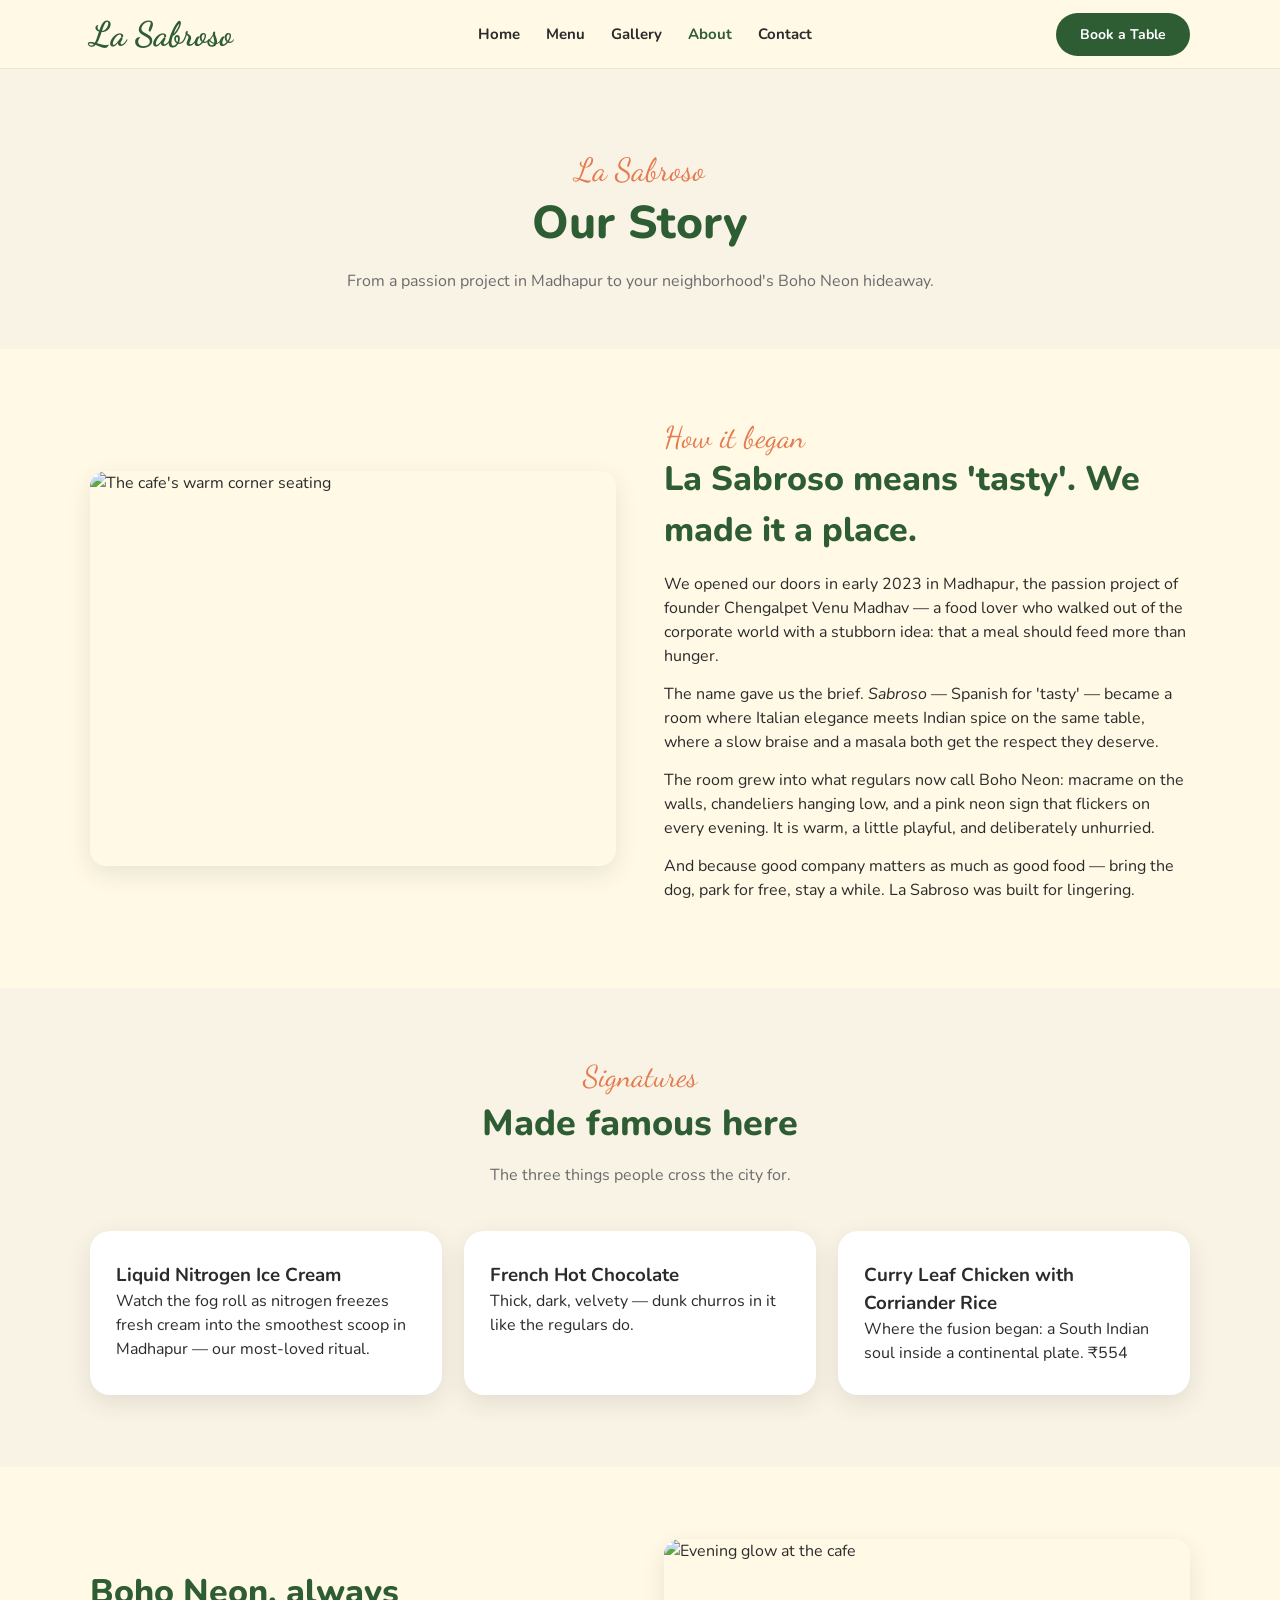
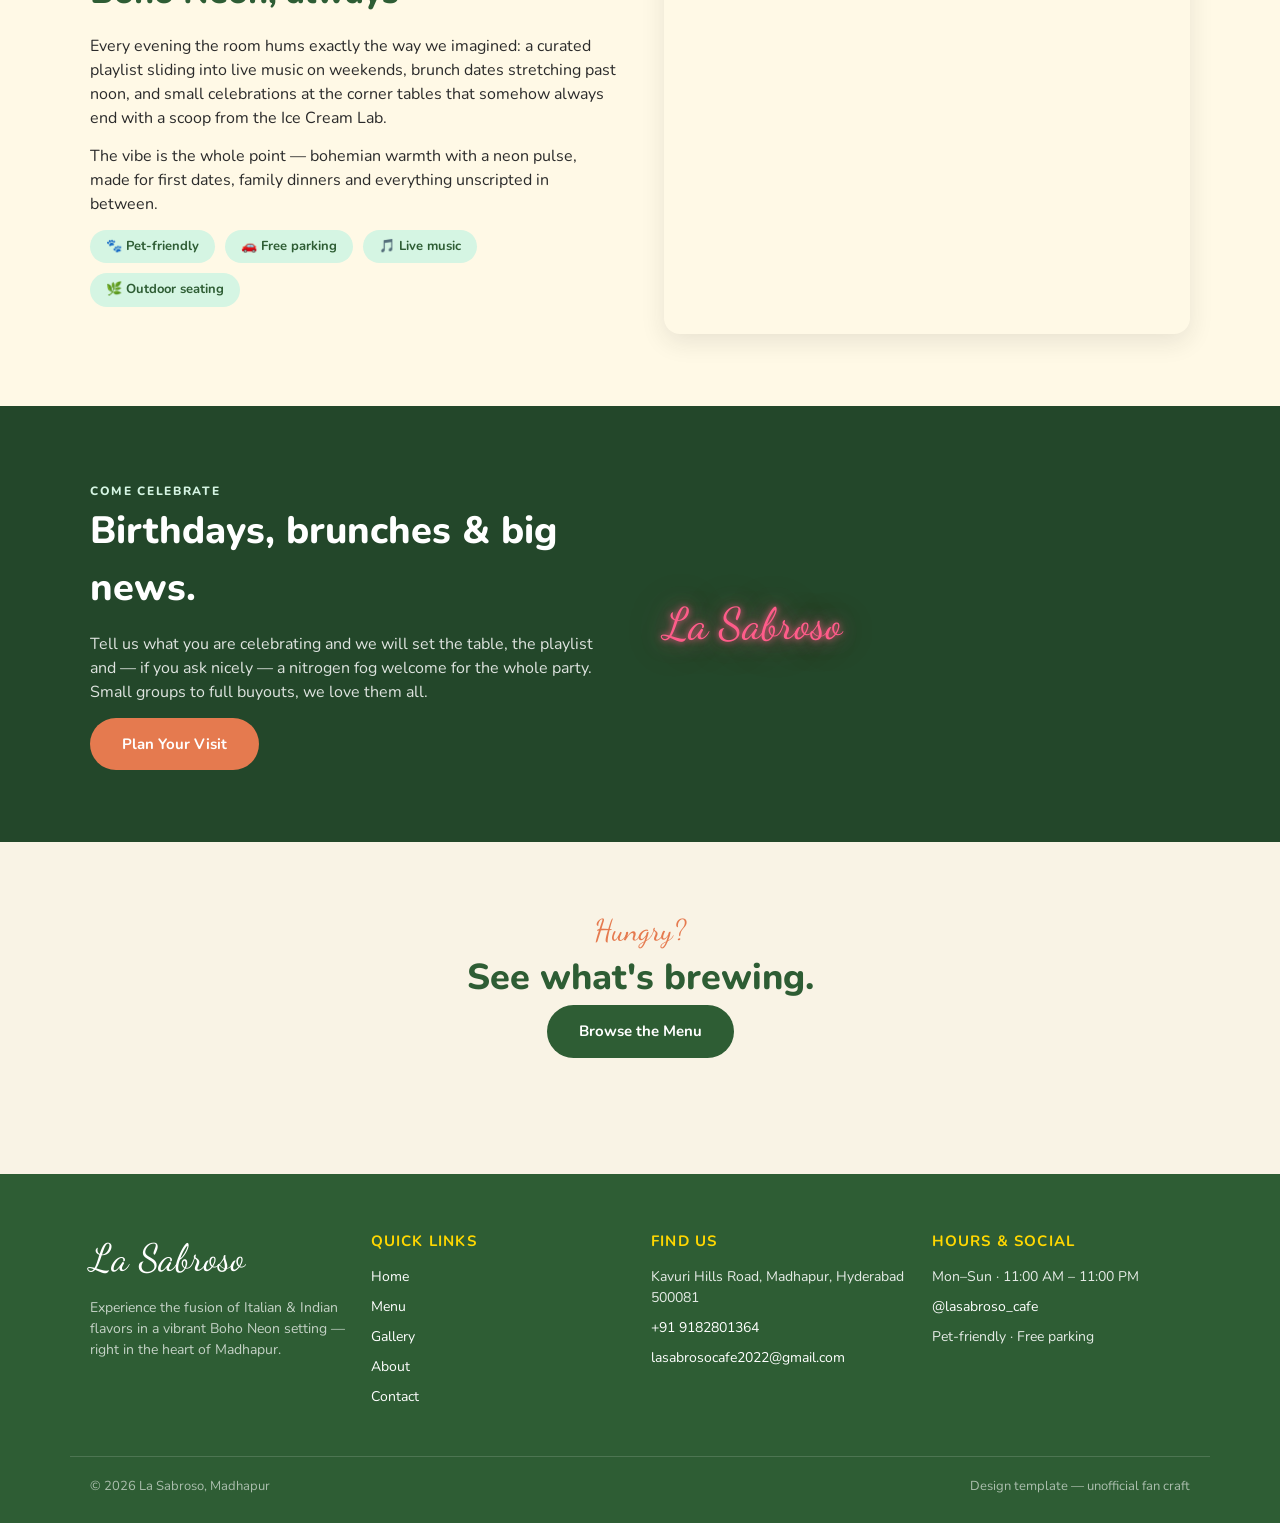
==== commit 3cfcf53a: "replace: sync repository with ayeshabanu2 template" ====
--- a/about.html
+++ b/about.html
@@ -2,203 +2,167 @@
 <html lang="en">
 <head>
   <meta charset="UTF-8">
-  <meta name="viewport" content="width=device-width, initial-scale=1">
-  <title>La Sabroso | Our Story, Madhapur Hyderabad</title>
-  <meta name="description" content="A sensory sanctuary in Madhapur where Italian elegance meets Indian spice. Est. 2023, open daily 11 AM to 11 PM.">
-  <meta property="og:title" content="La Sabroso | Our Story">
-  <meta property="og:description" content="A sensory sanctuary in Madhapur where Italian elegance meets Indian spice. Est. 2023, open daily 11 AM to 11 PM.">
-  <meta property="og:type" content="website">
+  <meta name="viewport" content="width=device-width, initial-scale=1.0">
+  <title>About — La Sabroso · Boho Neon Cafe in Madhapur</title>
+  <meta name="description" content="The story of La Sabroso, Madhapur — a passion project blending Italian elegance with Indian spice, liquid-nitrogen gelato, and a pet-friendly Boho Neon room.">
   <link rel="preconnect" href="https://fonts.googleapis.com">
   <link rel="preconnect" href="https://fonts.gstatic.com" crossorigin>
-  <link href="https://fonts.googleapis.com/css2?family=Dancing+Script:wght@400;700&family=Outfit:wght@400;600;700;800&family=Playfair+Display:ital,wght@1,400;1,600&display=swap" rel="stylesheet">
+  <link href="https://fonts.googleapis.com/css2?family=Dancing+Script:wght@600;700&family=Nunito:wght@400;600;700;800&family=Playfair+Display:ital,wght@0,500;1,500&display=swap" rel="stylesheet">
   <link rel="stylesheet" href="assets/css/style.css">
-  <script src="assets/js/main.js" defer></script>
 </head>
 <body>
 
-  <!-- ===== Navigation ===== -->
   <nav class="nav">
     <div class="container nav__inner">
       <a class="nav__logo" href="index.html">La Sabroso</a>
-      <button class="nav__toggle" data-nav-toggle aria-label="Open menu" aria-expanded="false">☰</button>
-      <ul class="nav__links" data-nav-links>
+      <ul class="nav__links">
         <li><a href="index.html">Home</a></li>
         <li><a href="menu.html">Menu</a></li>
         <li><a href="gallery.html">Gallery</a></li>
         <li><a href="about.html" aria-current="page">About</a></li>
         <li><a href="contact.html">Contact</a></li>
-        <li><a href="events.html">Events</a></li>
       </ul>
-      <a class="btn btn--filled nav__cta" href="https://ig.me/m/lasabroso_cafe">Reserve your table</a>
+      <a class="btn btn--filled nav__cta" href="contact.html">Book a Table</a>
+      <button class="nav__toggle" aria-label="Menu">☰</button>
     </div>
   </nav>
 
+  <header class="page-hero">
+    <div class="container">
+      <span class="kicker">La Sabroso</span>
+      <h1>Our Story</h1>
+      <p>From a passion project in Madhapur to your neighborhood's Boho Neon hideaway.</p>
+    </div>
+  </header>
+
   <main>
-
-    <!-- ===== Page hero ===== -->
-    <header class="page-hero">
-      <div class="container">
-        <span class="kicker">Our story</span>
-        <h1>About La Sabroso</h1>
-        <p>A sensory sanctuary in Madhapur where Italian elegance meets Indian spice.</p>
-      </div>
-    </header>
-
-    <!-- ===== Brand story ===== -->
     <section class="section">
       <div class="container">
         <div class="split reveal">
           <div class="split__media">
-            <img src="https://images.unsplash.com/photo-1554118811-1e0d58224f24?q=80&amp;w=900&amp;auto=format&amp;fit=crop" alt="La Sabroso cafe bar interior">
+            <img src="https://images.unsplash.com/photo-1521017432531-fbd92d768814?q=80&w=900&auto=format&fit=crop" alt="The cafe's warm corner seating" loading="lazy">
           </div>
-          <div class="split__content">
-            <span class="kicker">The house</span>
-            <h2>A self-taught kitchen with a big smile</h2>
-            <p>La Sabroso opened in Madhapur in 2023, built by a self-taught BTech foodie with a love for bold, comforting food. The name means tasty in Spanish, and the menu runs from Italian pastas and thin-crust pizzas to Indian-fusion signatures and artisan coffee.</p>
-            <p>The room is boho by design: hanging lights, textured quote walls, graphic art above upholstery, and space for long conversations.</p>
+          <div>
+            <span class="kicker script">How it began</span>
+            <h2>La Sabroso means 'tasty'. We made it a place.</h2>
+            <p>We opened our doors in early 2023 in Madhapur, the passion project of founder Chengalpet Venu Madhav — a food lover who walked out of the corporate world with a stubborn idea: that a meal should feed more than hunger.</p>
+            <p>The name gave us the brief. <em>Sabroso</em> — Spanish for 'tasty' — became a room where Italian elegance meets Indian spice on the same table, where a slow braise and a masala both get the respect they deserve.</p>
+            <p>The room grew into what regulars now call Boho Neon: macrame on the walls, chandeliers hanging low, and a pink neon sign that flickers on every evening. It is warm, a little playful, and deliberately unhurried.</p>
+            <p>And because good company matters as much as good food — bring the dog, park for free, stay a while. La Sabroso was built for lingering.</p>
           </div>
         </div>
       </div>
     </section>
 
-    <!-- ===== Quote ===== -->
-    <section class="section section--tight">
+    <section class="section section--alt">
       <div class="container">
-        <figure class="quote reveal">
-          A sophisticated blend of Italian elegance and Indian spice.
-        </figure>
-      </div>
-    </section>
-
-    <!-- ===== Signatures ===== -->
-    <section class="section">
-      <div class="container">
-        <div class="section-head">
+        <div class="section-heading reveal">
           <span class="kicker">Signatures</span>
-          <h2 class="section-head__title">Order these first</h2>
+          <h2>Made famous here</h2>
+          <p>The three things people cross the city for.</p>
         </div>
-        <div class="signature-grid reveal">
-          <div class="dish-card">
-            <h3 class="dish-card__name">Parmesan Crumb Fried Chicken</h3>
-            <p class="dish-card__desc">Tender chicken, crunchy parmesan panko crust</p>
-            <span class="dish-card__price">₹494</span>
+        <div class="grid grid--3">
+          <div class="card reveal">
+            <h3>Liquid Nitrogen Ice Cream</h3>
+            <p>Watch the fog roll as nitrogen freezes fresh cream into the smoothest scoop in Madhapur — our most-loved ritual.</p>
           </div>
-          <div class="dish-card">
-            <img class="dish-card__img" src="https://dineinpetweb.gumlet.io/homewebsite/104812/thumb_17568349900_2025_09_02_23_13_05_80e3d71f_e276_489b_903f_92afc3a71097.jpg" alt="Mutton Kheema Pizza">
-            <h3 class="dish-card__name">Mutton Kheema Pizza</h3>
-            <p class="dish-card__desc">Thin crust, spiced mutton kheema, bubbling cheese</p>
-            <span class="dish-card__price">₹624</span>
+          <div class="card reveal">
+            <h3>French Hot Chocolate</h3>
+            <p>Thick, dark, velvety — dunk churros in it like the regulars do.</p>
           </div>
-          <div class="dish-card">
-            <img class="dish-card__img" src="https://dineinpetweb.gumlet.io/homewebsite/104812/thumb_17568363720_2025_09_02_23_35_59_cef472dc_c2f2_4037_bedf_49bea1bb7fb2.jpg" alt="Classic Cold Coffee">
-            <h3 class="dish-card__name">Classic Cold Coffee</h3>
-            <p class="dish-card__desc">The smooth, creamy house signature</p>
-            <span class="dish-card__price">₹344</span>
-          </div>
-        </div>
-        <p class="menu-note text-center"><a class="btn btn--outline" href="menu.html">See the full menu</a></p>
-      </div>
-    </section>
-
-    <!-- ===== Amenities ===== -->
-    <section class="section">
-      <div class="container">
-        <div class="section-head">
-          <span class="kicker">Amenities</span>
-          <h2 class="section-head__title">Comforts of home</h2>
-        </div>
-        <div class="grid grid--3 reveal">
-          <div class="specialty-card">
-            <div class="specialty-card__icon">P</div>
-            <h3>Pet friendly</h3>
-            <p>Well-behaved pets get a warm welcome.</p>
-          </div>
-          <div class="specialty-card">
-            <div class="specialty-card__icon">W</div>
-            <h3>Free Wi-Fi</h3>
-            <p>Fast Wi-Fi for calls, work and browsing.</p>
-          </div>
-          <div class="specialty-card">
-            <div class="specialty-card__icon">P</div>
-            <h3>Free parking</h3>
-            <p>Free parking for guests near the cafe.</p>
-          </div>
-          <div class="specialty-card">
-            <div class="specialty-card__icon">M</div>
-            <h3>Live music</h3>
-            <p>Weekend sets and easy acoustic evenings.</p>
-          </div>
-          <div class="specialty-card">
-            <div class="specialty-card__icon">A</div>
-            <h3>AC, indoor + outdoor seating</h3>
-            <p>Air-conditioned rooms inside, open-air patio outside.</p>
-          </div>
-          <div class="specialty-card">
-            <div class="specialty-card__icon">H</div>
-            <h3>Wheelchair accessible</h3>
-            <p>Step-free entry and accessible seating.</p>
+          <div class="card reveal">
+            <h3>Curry Leaf Chicken with Corriander Rice</h3>
+            <p>Where the fusion began: a South Indian soul inside a continental plate. ₹554</p>
           </div>
         </div>
       </div>
     </section>
 
-    <!-- ===== Events teaser ===== -->
-    <section class="section section--tight">
+    <section class="section">
       <div class="container">
-        <div class="franchise reveal">
-          <p>Planning a birthday, corporate dinner or bulk order?</p>
-          <a class="btn btn--filled" href="events.html">See events at La Sabroso</a>
+        <div class="split split--reverse reveal">
+          <div>
+            <h2>Boho Neon, always</h2>
+            <p>Every evening the room hums exactly the way we imagined: a curated playlist sliding into live music on weekends, brunch dates stretching past noon, and small celebrations at the corner tables that somehow always end with a scoop from the Ice Cream Lab.</p>
+            <p>The vibe is the whole point — bohemian warmth with a neon pulse, made for first dates, family dinners and everything unscripted in between.</p>
+            <div class="amenities grid grid--2">
+              <span class="amenity">🐾 Pet-friendly</span>
+              <span class="amenity">🚗 Free parking</span>
+              <span class="amenity">🎵 Live music</span>
+              <span class="amenity">🌿 Outdoor seating</span>
+            </div>
+          </div>
+          <div class="split__media">
+            <img src="https://images.unsplash.com/photo-1445116572660-236099ec97a0?q=80&w=900&auto=format&fit=crop" alt="Evening glow at the cafe" loading="lazy">
+          </div>
         </div>
       </div>
     </section>
 
+    <section class="section events">
+      <div class="container">
+        <div class="split reveal">
+          <div>
+            <span class="eyebrow">Come celebrate</span>
+            <h2>Birthdays, brunches &amp; big news.</h2>
+            <p>Tell us what you are celebrating and we will set the table, the playlist and — if you ask nicely — a nitrogen fog welcome for the whole party. Small groups to full buyouts, we love them all.</p>
+            <a class="btn btn--terra" href="contact.html">Plan Your Visit</a>
+          </div>
+          <div class="neon-sign">La Sabroso</div>
+        </div>
+      </div>
+    </section>
+
+    <section class="section section--alt">
+      <div class="container">
+        <div class="section-heading reveal">
+          <span class="kicker">Hungry?</span>
+          <h2>See what's brewing.</h2>
+          <a class="btn btn--filled" href="menu.html">Browse the Menu</a>
+        </div>
+      </div>
+    </section>
   </main>
 
-  <!-- ===== Footer ===== -->
-  <footer class="footer" id="franchise">
-    <div class="container footer__grid">
-      <div class="grid grid--4">
-        <div>
-          <span class="script">La Sabroso</span>
-          <p class="footer__blurb">A sensory sanctuary in Madhapur, Hyderabad. Italian elegance meets Indian spice, open daily 11 AM to 11 PM.</p>
-          <div class="rating" aria-label="Rated 4.3 out of 5 on Zomato"><span class="rating__stars">★★★★</span> 4.3 · Zomato</div>
-        </div>
-        <div>
-          <h3>Explore</h3>
-          <ul>
-            <li><a href="menu.html">Menu</a></li>
-            <li><a href="gallery.html">Gallery</a></li>
-            <li><a href="about.html">About</a></li>
-            <li><a href="contact.html">Contact</a></li>
-            <li><a href="events.html">Events</a></li>
-          </ul>
-        </div>
-        <div>
-          <h3>Find us</h3>
-          <ul>
-            <li>Madhapur, Hyderabad, Telangana 500019</li>
-            <li><a href="tel:+919182801364">+91 9182801364</a></li>
-            <li><a href="mailto:lasabrosocafe2022@gmail.com">lasabrosocafe2022@gmail.com</a></li>
-            <li><a href="https://www.instagram.com/lasabroso_cafe">@lasabroso_cafe</a></li>
-          </ul>
-        </div>
-        <div>
-          <h3>Hours</h3>
-          <ul>
-            <li class="footer__hours">Mon to Sun</li>
-            <li class="footer__hours">11:00 AM 11:00 PM</li>
-          </ul>
-          <h3>Booking</h3>
-          <ul>
-            <li><a href="https://ig.me/m/lasabroso_cafe">Reserve via Instagram DM</a></li>
-            <li><a href="https://www.zomato.com/hyderabad/la-sabroso-madhapur">Zomato</a></li>
-            <li><a href="https://www.swiggy.com/">Swiggy</a></li>
-          </ul>
-        </div>
+  <footer class="footer">
+    <div class="container grid grid--4">
+      <div>
+        <span class="script">La Sabroso</span>
+        <p class="footer__blurb">Experience the fusion of Italian &amp; Indian flavors in a vibrant Boho Neon setting — right in the heart of Madhapur.</p>
       </div>
-      <p class="footer__note">Franchise and bulk-event inquiries welcome, FOCO model. Open daily 11 AM to 11 PM. Fan craft template, not affiliated with the cafe.</p>
+      <div>
+        <h3>Quick Links</h3>
+        <ul>
+          <li><a href="index.html">Home</a></li>
+          <li><a href="menu.html">Menu</a></li>
+          <li><a href="gallery.html">Gallery</a></li>
+          <li><a href="about.html">About</a></li>
+          <li><a href="contact.html">Contact</a></li>
+        </ul>
+      </div>
+      <div>
+        <h3>Find Us</h3>
+        <ul>
+          <li>Kavuri Hills Road, Madhapur, Hyderabad 500081</li>
+          <li><a href="tel:+919182801364">+91 9182801364</a></li>
+          <li><a href="mailto:lasabrosocafe2022@gmail.com">lasabrosocafe2022@gmail.com</a></li>
+        </ul>
+      </div>
+      <div>
+        <h3>Hours &amp; Social</h3>
+        <ul>
+          <li>Mon–Sun · 11:00 AM – 11:00 PM</li>
+          <li><a href="https://www.instagram.com/lasabroso_cafe/" target="_blank" rel="noopener">@lasabroso_cafe</a></li>
+          <li>Pet-friendly · Free parking</li>
+        </ul>
+      </div>
+    </div>
+    <div class="container footer__bottom">
+      <span>© 2026 La Sabroso, Madhapur</span>
+      <span>Design template — unofficial fan craft</span>
     </div>
   </footer>
 
+  <script src="assets/js/main.js" defer></script>
 </body>
-</html>+</html>
--- a/assets/css/style.css
+++ b/assets/css/style.css
@@ -1,1164 +1,355 @@
-/* ==========================================================================
-   La Sabroso — shared design system (v2, verified 2026-08-31)
-   Warm cream + forest boho template. One stylesheet for all 6 pages.
-
-   CONTRACT FILE — Wave agents: READ-ONLY, never edit. All styling lives here;
-   no inline style="..." and no <style> blocks in any page.
-
-   Component inventory (grep-friendly):
-   Base: container, section, section--tight, grid--2/3/4, hidden, script
-   Type: kicker, section-head, section-head--left, quote
-   Buttons: btn, btn--filled, btn--outline, btn--culinary, nav__cta
-   Nav: nav, nav__inner, nav__logo, nav__links, nav__cta, nav__toggle
-   Hero: hero, hero__bg, hero__scrim, hero__body, hero__card, hero__eyebrow,
-         hero__wordmark, hero__tagline, hero__sub, hero__ctas, hero__sticker
-   Page hero: page-hero, page-hero__inner
-   Offer strip: offer-strip, offer-strip__chips, offer-chip
-   Split/specialties: split, split--reverse, split__media, split__content,
-         media-ratio, specialty-card
-   Bento: bento, bento__cell, bento__img
-   Signature: signature-grid, dish-card, dish-card__img, dish-card__name,
-         dish-card__price, dish-card__desc
-   Menu preview + menu page: menu-tabs, menu-tabs--sticky, menu-tab,
-         menu-grid, menu-item, menu-item__img, menu-item__img--placeholder,
-         menu-item__body, menu-item__top, menu-item__name, menu-item__dots,
-         menu-item__price, menu-item__desc, badge-chef, tag-veg, tag-nonveg,
-         menu-empty, menu-note, search-bar, skeleton
-   Partners: partners, partner-card, partner__logo, partner__label,
-         partner__tag
-   Events: events, events__grid, event-perk, event-perk__num,
-         corporate-card, corporate-card__body, franchise
-   Moments/gallery: masonry, masonry__item, masonry__fig, lightbox,
-         lightbox__close, lightbox__caption
-   Testimonials: testimonial-carousel, carousel__viewport, carousel__slides,
-         carousel__slide, carousel__stars, carousel__quote, carousel__name,
-         carousel__src, carousel__btn--prev/--next, carousel__dots
-   Newsletter: newsletter, newsletter__form
-   Footer: footer, footer__grid, footer__bottom, footer h3
-   Extras: rating, rating__stars, marquee, marquee__track, neon-sign,
-         reveal, map-frame, amenity-chip, form-*, contact-*
-   ========================================================================== */
-
-/* ---------- Histerm wordmark (hot-linked from venue CDN) ----------
-   License: free-for-personal-use script by Yudi Pratama Chandra. The venue
-   self-hosts the OTF; this template hot-links it (mirrors the hero-bg
-   approach). Do NOT redistribute the OTF; fallback is Dancing Script. */
-@font-face {
-  font-family: 'Histerm';
-  src: url('https://www.lasabroso.com/_next/static/media/Histerm-s.p.0dgvpl1xcgdvy.otf') format('opentype');
-  font-display: swap;
-  font-weight: 400;
-  font-style: normal;
-}
-
-/* ---------- tokens ---------- */
+/* ============================================================
+   La Sabroso — Design System CSS (vanilla, no build step)
+   Brand tokens mirror DESIGN.md. Mobile-first.
+   ============================================================ */
+
 :root {
-  --cream: #FFFDD0;
-  --forest: #166534;
-  --forest-deep: #14532D;
-  --ink: #0F1710;
-  --muted: #4E584E;
-  --gold: #FFD700;
-  --mint: #D5F5E3;
-  --terra: #E57A4F;
-  --terra-deep: #C9623A;
-  --white: #FFFFFF;
-
-  --font-script: 'Histerm', 'Dancing Script', cursive;
-  --font-sans: 'Outfit', sans-serif;
-  --font-serif: 'Playfair Display', Georgia, serif;
-
+  /* palette */
+  --c-forest: #2E5D34;
+  --c-forest-deep: #23472A;
+  --c-cream: #FFF9E6;
+  --c-parchment: #F9F3E5;
+  --c-butter: #FFF9D1;
+  --c-terracotta: #E57A4F;
+  --c-terracotta-deep: #C9623A;
+  --c-mint: #D5F5E3;
+  --c-gold: #FFD700;
+  --c-neon-pink: #FF5C8A;
+  --c-ink: #2B2B2B;
+  --c-gray: #6B6B6B;
+  /* fonts */
+  --font-script: 'Dancing Script', cursive;
+  --font-body: 'Nunito', system-ui, -apple-system, sans-serif;
+  --font-accent: 'Playfair Display', Georgia, serif;
+  /* shape */
   --r-pill: 999px;
   --r-card: 20px;
   --r-img: 16px;
-
-  --shadow-card: 0 8px 24px rgba(15, 23, 16, .10);
-  --shadow-lift: 0 14px 34px rgba(15, 23, 16, .16);
-  --glow-neon-green: 0 0 2px #166534, 0 0 4px #166534, 0 0 8px #16653499, 0 0 16px #1665344d;
-  --glow-neon-cream: 0 0 2px #0A100A66, 0 0 4px #0A100A33, 0 0 8px #0A100A1a;
-
-  --nav-h: 68px;
-  --container: 1140px;
-  --sage-border: rgba(22, 101, 52, .25);
-}
-
-/* ---------- base ---------- */
-* { box-sizing: border-box; }
+  --shadow-card: 0 8px 24px rgba(43, 43, 43, 0.10);
+  --shadow-lift: 0 14px 34px rgba(43, 43, 43, 0.16);
+  --max-w: 1140px;
+}
+
+* { box-sizing: border-box; margin: 0; padding: 0; }
+
 html { scroll-behavior: smooth; }
+
 body {
-  margin: 0;
-  background: var(--cream);
-  color: var(--ink);
-  font-family: var(--font-sans);
-  font-size: 16px;
-  line-height: 1.6;
+  font-family: var(--font-body);
+  background: var(--c-cream);
+  color: var(--c-ink);
+  line-height: 1.5;
   -webkit-font-smoothing: antialiased;
-  text-rendering: optimizeLegibility;
-}
-h1, h2, h3, h4 {
-  color: var(--forest);
-  font-family: var(--font-sans);
-  line-height: 1.2;
-  margin: 0 0 .5em;
-  font-weight: 700;
-}
-h1 { font-size: clamp(2.25rem, 6vw, 3rem); font-weight: 800; letter-spacing: -0.01em; line-height: 1.15; }
-h2 { font-size: clamp(1.75rem, 4vw, 2.25rem); }
-h3 { font-size: 1.375rem; font-weight: 600; }
-p { margin: 0 0 1em; }
-img { max-width: 100%; display: block; border-radius: var(--r-img); }
-a { color: var(--forest); }
-ul { margin: 0; padding: 0; }
-::selection { background: var(--forest); color: var(--cream); }
-
-:focus-visible {
-  outline: 3px solid var(--forest);
-  outline-offset: 2px;
-  border-radius: 6px;
-}
-
-.container {
-  max-width: var(--container);
-  margin: 0 auto;
-  padding: 0 20px;
-}
-.section { padding: clamp(3rem, 8vw, 4.5rem) 0; }
-.section--tight { padding: clamp(2rem, 5vw, 3rem) 0; }
-.hidden { display: none !important; }
+}
+
+img { max-width: 100%; display: block; }
+
+a { color: var(--c-forest); text-decoration: none; }
+a:hover { color: var(--c-forest-deep); }
+
+.container { max-width: var(--max-w); margin: 0 auto; padding: 0 20px; }
+
+/* ---------- type utilities ---------- */
 .script { font-family: var(--font-script); }
-
-/* ---------- type helpers ---------- */
-.kicker {
+.accent-quote { font-family: var(--font-accent); font-style: italic; }
+.kicker { font-family: var(--font-script); font-size: 30px; color: var(--c-terracotta); display: block; line-height: 1.1; }
+.center { display: flex; align-items: center; justify-content: center; }
+
+.section { padding: 72px 0; }
+.section--alt { background: var(--c-parchment); }
+
+.section-heading { text-align: center; margin-bottom: 44px; }
+.section-heading .kicker {
   font-family: var(--font-script);
-  font-size: 1.875rem;
+  font-size: 30px;
+  color: var(--c-terracotta);
+  display: block;
   line-height: 1.1;
-  color: var(--forest);
-  display: block;
-}
-.section-head {
-  max-width: 720px;
-  margin: 0 auto 48px;
-  text-align: center;
-}
-.section-head--left { margin-left: 0; text-align: left; }
-.section-head__title {
-  font-size: clamp(1.75rem, 4vw, 2.5rem);
+}
+.section-heading h2 {
+  font-size: 36px;
   font-weight: 800;
-  color: var(--forest);
-  line-height: 1.2;
-  margin: 6px 0 0;
-}
-.section-head__sub {
-  color: var(--muted);
-  max-width: 56ch;
-  margin: 14px auto 0;
-}
-.section-head--left .section-head__sub { margin-left: 0; }
-.quote {
-  font-family: var(--font-serif);
-  font-style: italic;
-  font-size: clamp(1.1875rem, 2.5vw, 1.5rem);
-  line-height: 1.6;
-  color: var(--ink);
-  border-left: 3px solid var(--forest);
-  padding: 8px 0 8px 24px;
-  margin: 0;
-}
+  color: var(--c-forest);
+  margin-top: 4px;
+}
+.section-heading p { color: var(--c-gray); max-width: 620px; margin: 12px auto 0; }
 
 /* ---------- buttons ---------- */
 .btn {
-  display: inline-flex;
-  align-items: center;
-  justify-content: center;
-  gap: 8px;
-  min-height: 48px;
+  display: inline-flex; align-items: center; gap: 8px;
   padding: 13px 30px;
   border-radius: var(--r-pill);
+  font-weight: 700; font-size: 15px;
+  cursor: pointer;
   border: 2px solid transparent;
-  background: var(--forest);
-  color: #fff;
-  font-family: var(--font-sans);
-  font-size: 1rem;
-  font-weight: 700;
-  line-height: 1.2;
-  white-space: nowrap;
-  text-decoration: none;
-  cursor: pointer;
-  transition: transform .16s ease, box-shadow .2s ease, background-color .2s ease, border-color .2s ease, color .2s ease;
-}
-.btn:hover { transform: translateY(-3px); box-shadow: var(--shadow-lift); }
-.btn:active { transform: translateY(0); box-shadow: var(--shadow-card); }
-.btn--filled { background: var(--forest); color: #fff; }
-.btn--filled:hover { background: var(--forest-deep); }
-.btn--outline { background: var(--white); color: var(--forest); border-color: var(--forest); }
-.btn--outline:hover { background: rgba(22, 101, 52, .06); }
-.btn--culinary { background: var(--terra-deep); color: #fff; }
-.btn--culinary:hover { background: #b0542f; }
-
-/* ---------- grids ---------- */
-.grid--2, .grid--3, .grid--4 { display: grid; gap: 24px; }
-.grid--2 { grid-template-columns: repeat(2, 1fr); }
+  transition: transform 150ms ease, box-shadow 150ms ease, background 150ms ease;
+}
+.btn:active { transform: translateY(0); }
+.btn--filled { background: var(--c-forest); color: #fff; }
+.btn--filled:hover { background: var(--c-forest-deep); color: #fff; transform: translateY(-3px); box-shadow: var(--shadow-lift); }
+.btn--outline { background: #fff; color: var(--c-forest); border-color: var(--c-forest); }
+.btn--outline:hover { background: var(--c-forest); color: #fff; transform: translateY(-3px); box-shadow: var(--shadow-lift); }
+.btn--terra { background: var(--c-terracotta); color: #fff; }
+.btn--terra:hover { background: var(--c-terracotta-deep); color: #fff; transform: translateY(-3px); box-shadow: var(--shadow-lift); }
+
+/* ---------- nav ---------- */
+.nav {
+  position: sticky; top: 0; z-index: 100;
+  background: rgba(255, 249, 230, 0.92);
+  backdrop-filter: blur(10px);
+  border-bottom: 1px solid rgba(46, 93, 52, 0.10);
+}
+.nav__inner { display: flex; align-items: center; justify-content: space-between; height: 68px; }
+.nav__logo { font-family: var(--font-script); font-size: 34px; font-weight: 700; color: var(--c-forest); }
+.nav__links { display: flex; align-items: center; gap: 26px; list-style: none; }
+.nav__links a { font-weight: 700; font-size: 15px; color: var(--c-ink); }
+.nav__links a:hover, .nav__links a[aria-current="page"] { color: var(--c-forest); }
+.nav__cta { padding: 9px 22px; font-size: 14px; }
+.nav__toggle { display: none; background: none; border: none; font-size: 26px; color: var(--c-forest); cursor: pointer; }
+
+@media (max-width: 820px) {
+  .nav__toggle { display: block; }
+  .nav__links {
+    position: absolute; top: 68px; left: 0; right: 0;
+    flex-direction: column; gap: 0;
+    background: var(--c-cream);
+    border-bottom: 1px solid rgba(46, 93, 52, 0.12);
+    display: none;
+  }
+  .nav__links.open { display: flex; }
+  .nav__links li { width: 100%; text-align: center; }
+  .nav__links a { display: block; padding: 14px; }
+}
+
+/* ---------- hero (home) ---------- */
+.hero {
+  position: relative;
+  min-height: 88vh;
+  display: flex; align-items: center; justify-content: center;
+  background-image: var(--hero-img, url('../img/hero.jpg'));
+  background-size: cover; background-position: center;
+}
+.hero::before {
+  content: ''; position: absolute; inset: 0;
+  background: rgba(35, 71, 42, 0.35);
+  backdrop-filter: blur(6px) sepia(0.25);
+}
+.hero__card {
+  position: relative;
+  background: rgba(255, 249, 209, 0.94);
+  border-radius: var(--r-card);
+  padding: 52px 46px;
+  text-align: center;
+  max-width: 620px;
+  margin: 0 20px;
+  box-shadow: var(--shadow-card);
+}
+.hero__logo { font-family: var(--font-script); font-size: 64px; font-weight: 700; color: var(--c-forest); line-height: 1; }
+.hero__tagline { font-family: var(--font-accent); font-style: italic; font-size: 19px; color: var(--c-terracotta); margin: 12px 0 10px; }
+.hero__sub { color: var(--c-ink); font-size: 16px; margin-bottom: 28px; }
+.hero__actions { display: flex; gap: 14px; justify-content: center; flex-wrap: wrap; }
+
+/* ---------- offer strip ---------- */
+.offers { background: var(--c-butter); padding: 22px 0; border-block: 1px dashed rgba(229, 122, 79, 0.5); }
+.offers__row { display: flex; gap: 14px; justify-content: center; flex-wrap: wrap; }
+.offer-chip {
+  background: #fff; border: 1px solid rgba(46, 93, 52, 0.15);
+  border-radius: var(--r-pill); padding: 8px 20px;
+  font-size: 14px; font-weight: 700; color: var(--c-forest);
+  box-shadow: 0 3px 10px rgba(43,43,43,0.06);
+}
+.offer-chip b { color: var(--c-terracotta); }
+.offers__note { text-align: center; font-size: 12px; color: var(--c-gray); margin-top: 10px; }
+
+/* ---------- generic cards ---------- */
+.card {
+  background: #fff;
+  border-radius: var(--r-card);
+  box-shadow: var(--shadow-card);
+  padding: 30px 26px;
+  transition: transform 150ms ease, box-shadow 150ms ease;
+}
+.card:hover { transform: translateY(-3px); box-shadow: var(--shadow-lift); }
+
+.grid { display: grid; gap: 22px; }
 .grid--3 { grid-template-columns: repeat(3, 1fr); }
 .grid--4 { grid-template-columns: repeat(4, 1fr); }
-@media (max-width: 900px) {
-  .grid--3, .grid--4 { grid-template-columns: repeat(2, 1fr); }
-}
-@media (max-width: 620px) {
-  .grid--2, .grid--3, .grid--4 { grid-template-columns: 1fr; }
-}
-
-/* ---------- navigation ---------- */
-.nav {
-  position: sticky;
-  top: 0;
-  z-index: 50;
-  background: rgba(255, 253, 208, .92);
-  backdrop-filter: blur(8px);
-  -webkit-backdrop-filter: blur(8px);
-  border-bottom: 1px solid var(--sage-border);
-}
-.nav__inner {
-  display: flex;
-  align-items: center;
-  gap: 24px;
-  min-height: var(--nav-h);
-}
-.nav__logo {
-  font-family: var(--font-script);
-  font-size: 1.875rem;
-  line-height: 1;
-  color: var(--forest);
-  text-decoration: none;
-  white-space: nowrap;
-}
-.nav__links {
-  display: flex;
-  align-items: center;
-  gap: 4px;
-  list-style: none;
-  margin: 0;
-  padding: 0;
-}
-.nav__links a {
-  display: inline-flex;
-  align-items: center;
-  min-height: 44px;
-  padding: 8px 14px;
-  border-radius: var(--r-pill);
-  color: var(--ink);
-  text-decoration: none;
-  font-weight: 600;
-  font-size: .95rem;
-}
-.nav__links a:hover { background: rgba(22, 101, 52, .08); color: var(--forest); }
-.nav__links a[aria-current="page"] { background: var(--forest); color: #fff; }
-.nav__cta { margin-left: auto; min-height: 44px; padding: 10px 22px; font-size: .95rem; }
-.nav__toggle {
-  display: none;
-  margin-left: auto;
-  width: 48px;
-  height: 44px;
-  border: none;
-  background: none;
-  color: var(--forest);
-  font-size: 1.75rem;
-  line-height: 1;
-  cursor: pointer;
-  border-radius: 10px;
-}
-@media (max-width: 820px) {
-  .nav__toggle { display: inline-flex; align-items: center; justify-content: center; }
-  .nav__cta { display: none; }
-  .nav__links {
-    position: fixed;
-    top: var(--nav-h);
-    left: 0;
-    right: 0;
-    flex-direction: column;
-    align-items: stretch;
-    gap: 4px;
-    padding: 12px 20px 20px;
-    background: var(--cream);
-    border-bottom: 1px solid var(--sage-border);
-    box-shadow: var(--shadow-card);
-    transform: translateY(-8px);
-    opacity: 0;
-    pointer-events: none;
-    transition: transform .22s ease, opacity .22s ease;
-  }
-  .nav__links.open { transform: none; opacity: 1; pointer-events: auto; }
-  .nav__links a { justify-content: center; }
-}
-
-/* ---------- hero (index) ---------- */
-.hero {
-  position: relative;
-  overflow: hidden;
-}
-.hero__bg {
-  position: absolute;
-  inset: 0;
-  background: url('https://www.lasabroso.com/hero-bg.png') center / cover no-repeat;
-}
-.hero__scrim {
-  position: absolute;
-  inset: 0;
-  background: linear-gradient(180deg, rgba(20, 83, 45, .52), rgba(15, 23, 16, .68));
-}
-.hero__body {
-  position: relative;
-  z-index: 1;
-  min-height: 100dvh;
-  display: flex;
-  align-items: center;
-  justify-content: center;
-  padding: clamp(64px, 12vw, 120px) 20px;
-}
-.hero__card {
-  width: min(680px, 100%);
-  background: rgba(255, 253, 208, .94);
-  backdrop-filter: blur(6px);
-  -webkit-backdrop-filter: blur(6px);
-  border-radius: 24px;
-  padding: clamp(32px, 6vw, 56px) clamp(24px, 5vw, 44px);
-  box-shadow: var(--shadow-card);
-  text-align: center;
-}
-.hero__eyebrow {
-  font-size: .8125rem;
-  font-weight: 700;
-  letter-spacing: .16em;
-  text-transform: uppercase;
-  color: var(--forest);
-}
-.hero__wordmark {
-  font-family: var(--font-script);
-  font-size: clamp(2.5rem, 7vw, 4rem);
-  line-height: 1;
-  color: var(--forest);
-  margin: 14px 0 10px;
-}
-.hero__tagline {
-  font-family: var(--font-serif);
-  font-style: italic;
-  font-size: clamp(1.125rem, 2.6vw, 1.375rem);
-  line-height: 1.5;
-  color: var(--muted);
-  margin: 0;
-}
-.hero__sub {
-  max-width: 46ch;
-  margin: 14px auto 0;
-  color: var(--muted);
-}
-.hero__ctas {
-  display: flex;
-  flex-wrap: wrap;
-  justify-content: center;
-  gap: 12px;
-  margin-top: 28px;
-}
-.hero__sticker {
-  position: absolute;
-  right: clamp(16px, 5vw, 72px);
-  bottom: clamp(24px, 6vw, 64px);
-  width: clamp(84px, 12vw, 128px);
-  background: rgba(255, 253, 208, .9);
-  border-radius: 50%;
-  padding: 6px;
-  box-shadow: var(--shadow-card);
-  z-index: 2;
-}
-.hero__sticker img { border-radius: 50%; }
-@media (min-width: 821px) and (max-width: 1100px) {
-  .hero__sticker { display: none; }
-}
-
-/* ---------- inner page hero ---------- */
-.page-hero {
-  padding: clamp(48px, 8vw, 84px) 0 clamp(32px, 5vw, 56px);
-  text-align: center;
-}
-.page-hero h1 { margin-bottom: 8px; }
-.page-hero p { color: var(--muted); max-width: 60ch; margin: 0 auto; }
-
-/* ---------- offer strip ---------- */
-.offer-strip {
-  border: 2px dashed var(--forest);
-  border-radius: var(--r-card);
-  padding: 22px 20px;
-  margin-top: -14px;
-}
-.offer-strip__chips {
-  display: flex;
-  flex-wrap: wrap;
-  justify-content: center;
-  gap: 10px;
-}
-.offer-chip {
-  display: inline-flex;
-  align-items: center;
-  gap: 6px;
-  background: var(--mint);
-  color: var(--forest-deep);
-  border-radius: var(--r-pill);
-  padding: 10px 18px;
-  font-weight: 700;
-  font-size: .9375rem;
-}
-.offer-chip strong { color: var(--forest); }
-
-/* ---------- split / zigzag / specialties ---------- */
-.split {
-  display: grid;
-  grid-template-columns: 1fr 1fr;
-  gap: clamp(28px, 5vw, 56px);
-  align-items: center;
-}
+.grid--2 { grid-template-columns: repeat(2, 1fr); }
+@media (max-width: 900px) { .grid--4 { grid-template-columns: repeat(2, 1fr); } .grid--3 { grid-template-columns: repeat(2, 1fr); } }
+@media (max-width: 620px) { .grid--4, .grid--3, .grid--2 { grid-template-columns: 1fr; } }
+
+.specialty { text-align: center; }
+.specialty__icon { font-size: 38px; margin-bottom: 14px; }
+.specialty h3 { font-size: 22px; color: var(--c-forest); margin-bottom: 10px; }
+.specialty p { font-size: 15px; color: var(--c-gray); }
+
+/* partner cards */
+.partner { display: flex; align-items: center; gap: 16px; }
+.partner__logo { width: 52px; height: 52px; border-radius: 14px; display: grid; place-items: center; font-weight: 800; color: #fff; font-size: 13px; flex-shrink: 0; }
+.partner h3 { font-size: 18px; color: var(--c-forest); }
+.partner p { font-size: 13px; color: var(--c-gray); }
+.partner--zomato .partner__logo { background: #E23744; }
+.partner--swiggy .partner__logo { background: #FC8019; }
+.partner--district .partner__logo { background: #1F2937; }
+.partner--dineout .partner__logo { background: #F59E0B; }
+
+/* ---------- split section (about teaser / events) ---------- */
+.split { display: grid; grid-template-columns: 1fr 1fr; gap: 48px; align-items: center; }
 .split--reverse .split__media { order: 2; }
-.split__media img,
-.media-ratio img {
-  width: 100%;
-  aspect-ratio: 4 / 3;
-  object-fit: cover;
-  border-radius: var(--r-card);
-  box-shadow: var(--shadow-card);
-}
-@media (max-width: 860px) {
-  .split { grid-template-columns: 1fr; }
-  .split--reverse .split__media { order: 0; }
-}
-.specialty-card {
-  background: var(--white);
-  border-radius: var(--r-card);
-  padding: 28px 24px;
-  box-shadow: var(--shadow-card);
-  text-align: center;
-  display: flex;
-  flex-direction: column;
-  align-items: center;
-  gap: 10px;
-}
-.specialty-card h3 { margin: 0; }
-.specialty-card p { color: var(--muted); margin: 0; font-size: .9375rem; }
-.specialty-card__icon {
-  width: 56px;
-  height: 56px;
-  border-radius: 16px;
-  background: var(--mint);
-  color: var(--forest);
-  display: inline-flex;
-  align-items: center;
-  justify-content: center;
-  font-size: 1.5rem;
-  font-weight: 800;
-}
-
-/* ---------- bento ---------- */
-.bento { display: grid; grid-template-columns: repeat(12, 1fr); gap: 20px; }
-.bento__cell {
-  grid-column: span 4;
-  border-radius: var(--r-card);
-  overflow: hidden;
-  position: relative;
-  box-shadow: var(--shadow-card);
-}
-.bento--2 .bento__cell { grid-column: span 6; }
-.bento--3 .bento__cell { grid-column: span 4; }
-.bento__cell--text {
-  background: var(--forest);
-  color: var(--cream);
-  padding: 28px 26px;
-  display: flex;
-  flex-direction: column;
-  justify-content: center;
-}
-.bento__cell--text h3 { color: var(--cream); margin: 0 0 8px; }
-.bento__cell--text p { color: rgba(255, 253, 208, .85); margin: 0; font-size: .9375rem; }
-.bento__cell--mint { background: var(--mint); color: var(--forest-deep); }
-.bento__cell--mint h3 { color: var(--forest-deep); }
-.bento__img { width: 100%; height: 100%; min-height: 220px; object-fit: cover; }
-@media (max-width: 900px) {
-  .bento__cell, .bento--3 .bento__cell, .bento--2 .bento__cell { grid-column: span 6; }
-}
-@media (max-width: 620px) {
-  .bento__cell, .bento--3 .bento__cell, .bento--2 .bento__cell { grid-column: span 12; }
-}
-
-/* ---------- signature creations ---------- */
-.signature-grid {
-  display: grid;
-  grid-template-columns: repeat(3, 1fr);
-  gap: 24px;
-}
-.dish-card {
-  background: var(--white);
-  border-radius: var(--r-card);
-  padding: 16px;
-  box-shadow: var(--shadow-card);
-  transition: transform .2s ease, box-shadow .2s ease;
-}
-.dish-card:hover { transform: translateY(-4px); box-shadow: var(--shadow-lift); }
-.dish-card__img {
-  width: 100%;
-  aspect-ratio: 1 / 1;
-  object-fit: cover;
-  border-radius: var(--r-img);
-}
-.dish-card__name {
-  font-weight: 700;
-  color: var(--ink);
-  font-size: 1.0625rem;
-  margin: 14px 0 4px;
-  line-height: 1.3;
-}
-.dish-card__desc { color: var(--muted); font-size: .875rem; margin: 0; }
-.dish-card__price {
-  display: block;
-  font-weight: 700;
-  color: var(--forest);
-  margin-top: 10px;
-  font-size: 1rem;
-}
-@media (max-width: 900px) { .signature-grid { grid-template-columns: repeat(2, 1fr); } }
-@media (max-width: 620px) { .signature-grid { grid-template-columns: 1fr; } }
-
-/* ---------- menu preview + menu page ---------- */
-.menu-tabs {
-  display: flex;
-  flex-wrap: wrap;
-  justify-content: center;
-  gap: 8px;
-  margin-bottom: 32px;
-}
-.menu-tab {
-  display: inline-flex;
-  align-items: center;
-  min-height: 44px;
-  padding: 10px 20px;
-  border-radius: var(--r-pill);
-  border: 2px solid var(--forest);
-  background: var(--white);
-  color: var(--forest);
-  font-family: var(--font-sans);
-  font-weight: 700;
-  font-size: .9375rem;
-  cursor: pointer;
-  transition: background-color .15s ease, color .15s ease, transform .12s ease;
-}
-.menu-tab:hover { background: rgba(22, 101, 52, .08); }
-.menu-tab:active { transform: translateY(1px); }
-.menu-tab.active { background: var(--forest); color: #fff; }
-.menu-tabs--sticky {
-  position: sticky;
-  top: var(--nav-h);
-  z-index: 40;
-  background: rgba(255, 253, 208, .94);
-  backdrop-filter: blur(8px);
-  -webkit-backdrop-filter: blur(8px);
-  padding: 12px 0;
-  margin: 0 0 32px;
-  display: flex;
-  flex-wrap: wrap;
-  justify-content: center;
-  gap: 8px;
-}
-.menu-tabs--sticky > [data-menu-tabs] {
-  display: flex;
-  flex-wrap: wrap;
-  justify-content: center;
-  gap: 8px;
-  margin-bottom: 4px;
-}
-.menu-tabs--sticky > [data-menu-tabs] + .menu-tab { margin-left: 4px; }
-
-.menu-grid {
-  display: grid;
-  grid-template-columns: repeat(2, 1fr);
-  gap: 16px;
-}
-@media (max-width: 900px) { .menu-grid { grid-template-columns: 1fr; } }
-
-.menu-item {
-  display: flex;
-  gap: 16px;
-  align-items: flex-start;
-  background: var(--white);
-  border-radius: var(--r-card);
-  padding: 18px;
-  box-shadow: var(--shadow-card);
-}
-.menu-item__img {
-  width: 96px;
-  height: 96px;
-  border-radius: var(--r-img);
-  object-fit: cover;
-  flex-shrink: 0;
-}
-.menu-item__img--placeholder {
-  background: var(--mint);
-  color: var(--forest);
-  display: flex;
-  align-items: center;
-  justify-content: center;
-  font-size: 1.75rem;
-}
-.menu-item__body { flex: 1; min-width: 0; }
-.menu-item__top {
-  display: flex;
-  align-items: baseline;
-  gap: 4px;
-}
-.menu-item__name {
-  display: inline-flex;
-  align-items: center;
-  gap: 8px;
-  font-weight: 700;
-  font-size: 1.0625rem;
-  color: var(--ink);
-  margin: 0;
-  line-height: 1.35;
-}
-.menu-item__dots {
-  flex: 1;
-  border-bottom: 2px dotted rgba(22, 101, 52, .4);
-  margin: 0 6px 5px;
-  min-width: 18px;
-}
-.menu-item__price {
-  font-weight: 700;
-  color: var(--forest);
-  white-space: nowrap;
-  font-size: 1rem;
-}
-.menu-item__desc {
-  color: var(--muted);
-  font-size: .875rem;
-  margin: 6px 0 0;
-}
-@media (max-width: 560px) {
-  .menu-item { flex-direction: column; }
-  .menu-item__img { width: 100%; height: 180px; }
-}
-
-.badge-chef {
-  display: inline-flex;
-  align-items: center;
-  gap: 3px;
-  background: var(--gold);
-  color: var(--forest-deep);
-  font-size: .6875rem;
-  font-weight: 800;
-  letter-spacing: .02em;
-  padding: 2px 8px;
-  border-radius: var(--r-pill);
-  white-space: nowrap;
-}
-.tag-veg, .tag-nonveg {
-  width: 14px;
-  height: 14px;
-  border-radius: 3px;
-  display: inline-block;
-  flex-shrink: 0;
-  background: #fff;
-  position: relative;
-}
-.tag-veg { border: 2px solid #2E7D32; }
-.tag-veg::after {
-  content: "";
-  position: absolute;
-  inset: 2px;
-  border-radius: 50%;
-  background: #2E7D32;
-}
-.tag-nonveg { border: 2px solid #7A3B1F; }
-.tag-nonveg::after {
-  content: "";
-  position: absolute;
-  left: 50%;
-  top: 66%;
-  transform: translate(-50%, -50%);
-  border-left: 3.5px solid transparent;
-  border-right: 3.5px solid transparent;
-  border-bottom: 6px solid #7A3B1F;
-}
-
-.search-bar { max-width: 520px; margin: 0 auto 24px; }
-.search-bar input {
-  width: 100%;
-  padding: 14px 22px;
-  border-radius: var(--r-pill);
-  border: 2px solid var(--sage-border);
-  background: var(--white);
-  font-family: var(--font-sans);
-  font-size: 1rem;
-  color: var(--ink);
-}
-.search-bar input:focus {
-  outline: 3px solid rgba(22, 101, 52, .35);
-  border-color: var(--forest);
-}
-.menu-empty {
-  text-align: center;
-  padding: 48px 20px;
-  background: var(--white);
-  border-radius: var(--r-card);
-  box-shadow: var(--shadow-card);
-  color: var(--muted);
-}
-.menu-note { color: var(--muted); font-size: .875rem; text-align: center; margin-top: 24px; }
-
-.skeleton {
-  background: linear-gradient(90deg, #fff 25%, #EFEBD3 50%, #fff 75%);
-  background-size: 200% 100%;
-  animation: shimmer 1.2s infinite linear;
-  border-radius: var(--r-card);
-}
-.skeleton--item { display: flex; gap: 16px; padding: 18px; align-items: center; }
-.skeleton--thumb { width: 96px; height: 96px; border-radius: var(--r-img); }
-.skeleton--line { height: 14px; border-radius: 6px; margin: 6px 0; }
-@keyframes shimmer { to { background-position: -200% 0; } }
-
-/* ---------- partners ---------- */
-.partners {
-  display: grid;
-  grid-template-columns: repeat(4, 1fr);
-  gap: 16px;
-  max-width: 880px;
-  margin: 0 auto;
-}
-.partner-card {
-  background: var(--white);
-  border-radius: var(--r-card);
-  padding: 22px 18px;
-  text-align: center;
-  box-shadow: var(--shadow-card);
-  display: flex;
-  flex-direction: column;
-  align-items: center;
-  gap: 8px;
-  text-decoration: none;
-  transition: transform .16s ease, box-shadow .16s ease;
-}
-.partner-card:hover { transform: translateY(-3px); box-shadow: var(--shadow-lift); }
-.partner__logo {
-  font-weight: 800;
-  font-size: 1.1875rem;
-  line-height: 1.2;
-  color: var(--forest);
-  letter-spacing: -0.01em;
-}
-.partner__label { color: var(--muted); font-size: .8125rem; }
-.partner__tag {
-  font-size: .6875rem;
-  font-weight: 700;
-  letter-spacing: .05em;
-  text-transform: uppercase;
-  color: var(--terra-deep);
-}
-@media (max-width: 900px) { .partners { grid-template-columns: repeat(2, 1fr); } }
-@media (max-width: 620px) { .partners { grid-template-columns: 1fr; } }
-
-/* ---------- events / corporate ---------- */
-.events {
-  background: linear-gradient(160deg, var(--forest-deep), var(--forest));
-  border-radius: var(--r-card);
-  color: #fff;
-  padding: clamp(2.5rem, 6vw, 4rem) clamp(20px, 4vw, 40px);
-}
-.events .section-head__title, .events .kicker { color: #fff; }
-.events .section-head__sub { color: rgba(255, 253, 208, .85); }
-.events__grid {
-  display: grid;
-  grid-template-columns: repeat(3, 1fr);
-  gap: 20px;
-  max-width: 880px;
-  margin: 0 auto;
-}
-.event-perk {
-  background: rgba(255, 255, 255, .07);
-  border: 1px solid rgba(255, 253, 208, .25);
-  border-radius: var(--r-card);
-  padding: 26px 20px;
-  text-align: center;
-}
-.event-perk__num {
-  display: block;
-  font-size: 2.5rem;
-  font-weight: 800;
-  color: var(--gold);
-  line-height: 1.1;
-}
-.event-perk__label { display: block; margin-top: 6px; color: rgba(255, 253, 208, .9); font-weight: 600; }
-@media (max-width: 900px) { .events__grid { grid-template-columns: repeat(2, 1fr); } }
-@media (max-width: 620px) { .events__grid { grid-template-columns: 1fr; } }
-
-.corporate-card {
-  background: var(--forest);
-  border-radius: var(--r-card);
-  padding: clamp(28px, 5vw, 44px);
-  color: #fff;
-  display: grid;
-  grid-template-columns: 1.25fr .75fr;
-  gap: 28px;
-  align-items: center;
-}
-.corporate-card h2 { color: #fff; margin-top: 4px; }
-.corporate-card p { color: rgba(255, 253, 208, .88); }
-.corporate-card__stat { text-align: center; }
-.corporate-card__stat strong {
-  display: block;
-  font-size: clamp(2.25rem, 6vw, 3.5rem);
-  color: var(--gold);
-  line-height: 1;
-}
-.corporate-card__stat span { color: rgba(255, 253, 208, .85); font-size: .9375rem; }
-@media (max-width: 860px) { .corporate-card { grid-template-columns: 1fr; } }
-
-.franchise {
-  background: var(--mint);
-  border-radius: var(--r-card);
-  padding: 28px 24px;
-  text-align: center;
-  color: var(--forest-deep);
-}
-.franchise p { margin: 0 0 8px; }
-.franchise strong { color: var(--forest); }
-
-/* ---------- moments / gallery masonry + lightbox ---------- */
-.masonry { columns: 2; column-gap: 16px; }
-.masonry__item {
-  break-inside: avoid;
-  margin-bottom: 16px;
-  position: relative;
-  border-radius: var(--r-img);
-  overflow: hidden;
-  box-shadow: var(--shadow-card);
-}
-.masonry__item img { width: 100%; cursor: zoom-in; transition: transform .3s ease; }
-.masonry__item:hover img { transform: scale(1.03); }
-.masonry__fig {
-  position: absolute;
-  left: 0;
-  right: 0;
-  bottom: 0;
-  padding: 28px 12px 10px;
-  background: linear-gradient(transparent, rgba(15, 23, 16, .72));
-  color: #fff;
-  font-size: .8125rem;
-  font-weight: 600;
-  opacity: 0;
-  transition: opacity .25s ease;
-}
-.masonry__item:hover .masonry__fig,
-.masonry__item:focus-within .masonry__fig { opacity: 1; }
-@media (max-width: 620px) { .masonry { columns: 1; } }
-
-.lightbox {
-  position: fixed;
-  inset: 0;
-  z-index: 100;
-  background: rgba(15, 23, 16, .9);
-  display: none;
-  align-items: center;
-  justify-content: center;
-  padding: 24px;
-}
-.lightbox.open { display: flex; }
-.lightbox figure { margin: 0; text-align: center; }
-.lightbox img {
-  max-width: min(90vw, 960px);
-  max-height: 78vh;
-  border-radius: var(--r-img);
-  box-shadow: var(--shadow-lift);
-}
-.lightbox figcaption {
-  color: var(--cream);
-  margin-top: 12px;
-  font-weight: 600;
-}
-.lightbox__close {
-  position: absolute;
-  top: 14px;
-  right: 18px;
-  width: 48px;
-  height: 48px;
-  border: none;
-  background: rgba(0, 0, 0, .35);
-  color: #fff;
-  font-size: 1.75rem;
-  line-height: 1;
-  border-radius: 50%;
-  cursor: pointer;
-}
-
-/* ---------- testimonials ---------- */
-.testimonial-carousel { position: relative; max-width: 780px; margin: 0 auto; }
-.carousel__viewport { overflow: hidden; border-radius: var(--r-card); }
-.carousel__slides { display: flex; transition: transform .5s ease; }
-.carousel__slide {
-  flex: 0 0 100%;
-  background: var(--white);
-  border-radius: var(--r-card);
-  padding: clamp(28px, 5vw, 44px);
-  text-align: center;
-  box-shadow: var(--shadow-card);
-}
-.carousel__stars { color: var(--gold); font-size: 1.25rem; letter-spacing: 3px; }
-.carousel__quote {
-  font-family: var(--font-serif);
-  font-style: italic;
-  font-size: clamp(1.0625rem, 2.4vw, 1.25rem);
-  line-height: 1.6;
-  color: var(--ink);
-  margin: 16px auto;
-  max-width: 54ch;
-}
-.carousel__name { font-weight: 700; color: var(--forest); }
-.carousel__src { display: block; color: var(--muted); font-size: .8125rem; margin-top: 2px; }
-.carousel__btn {
-  position: absolute;
-  top: 50%;
-  transform: translateY(-50%);
-  width: 48px;
-  height: 48px;
-  border: none;
-  border-radius: 50%;
-  background: var(--forest);
-  color: #fff;
-  font-size: 1.25rem;
-  cursor: pointer;
-  box-shadow: var(--shadow-card);
-  z-index: 2;
-}
-.carousel__btn:hover { background: var(--forest-deep); }
-.carousel__btn--prev { left: -20px; }
-.carousel__btn--next { right: -20px; }
-.carousel__dots { display: flex; justify-content: center; gap: 8px; margin-top: 16px; }
-.carousel__dots button {
-  width: 10px;
-  height: 10px;
-  padding: 0;
-  border: none;
-  border-radius: 50%;
-  background: rgba(22, 101, 52, .3);
-  cursor: pointer;
-  transition: width .2s ease, background-color .2s ease;
-}
-.carousel__dots button.active { width: 26px; border-radius: var(--r-pill); background: var(--forest); }
-@media (max-width: 860px) {
-  .carousel__btn--prev { left: 6px; }
-  .carousel__btn--next { right: 6px; }
-}
-
-/* ---------- newsletter ---------- */
-.newsletter {
-  background: var(--mint);
-  border-radius: var(--r-card);
-  padding: clamp(28px, 5vw, 44px);
-  text-align: center;
-  color: var(--forest-deep);
-}
-.newsletter h2 { color: var(--forest); }
-.newsletter p { color: var(--muted); max-width: 52ch; margin: 0 auto; }
-.newsletter__form {
-  display: flex;
-  gap: 10px;
-  max-width: 460px;
-  margin: 20px auto 0;
-}
-.newsletter__form input {
-  flex: 1;
-  min-width: 0;
-  padding: 13px 20px;
-  border-radius: var(--r-pill);
-  border: 2px solid transparent;
-  font-family: var(--font-sans);
-  font-size: 1rem;
-  color: var(--ink);
-}
-.newsletter__form input:focus { outline: 3px solid rgba(22, 101, 52, .35); border-color: var(--forest); }
-@media (max-width: 560px) { .newsletter__form { flex-direction: column; } }
-
-/* ---------- rating badge ---------- */
-.rating {
-  display: inline-flex;
-  align-items: center;
-  gap: 8px;
-  background: var(--forest);
-  color: #fff;
-  border-radius: var(--r-pill);
-  padding: 8px 18px;
-  font-weight: 700;
-  font-size: .9375rem;
-}
-.rating__stars { color: var(--gold); letter-spacing: 2px; }
-
-/* ---------- marquee (max 1 per page) ---------- */
-.marquee {
-  overflow: hidden;
-  background: var(--forest);
-  color: #fff;
-  padding: 14px 0;
-}
-.marquee__track {
-  display: flex;
-  gap: 56px;
-  width: max-content;
-  animation: marquee 26s linear infinite;
-}
-.marquee__track span {
-  white-space: nowrap;
-  font-weight: 700;
-  letter-spacing: .05em;
-  font-size: .9375rem;
-  text-transform: uppercase;
-}
-@keyframes marquee { to { transform: translateX(-50%); } }
-
-/* ---------- neon sign ---------- */
+@media (max-width: 860px) { .split { grid-template-columns: 1fr; } .split--reverse .split__media { order: 0; } }
+.split__media img { border-radius: var(--r-img); width: 100%; aspect-ratio: 4/3; object-fit: cover; box-shadow: var(--shadow-card); }
+.split h2 { font-size: 34px; color: var(--c-forest); font-weight: 800; margin-bottom: 16px; }
+.split p { color: var(--c-ink); margin-bottom: 14px; }
+
+/* ---------- events (dark + neon) ---------- */
+.events { background: var(--c-forest-deep); color: #fff; }
+.events .eyebrow { text-transform: uppercase; letter-spacing: 0.14em; font-size: 12px; font-weight: 800; color: var(--c-mint); }
+.events h2 { color: #fff; font-size: 38px; }
+.events p { color: rgba(255,255,255,0.85); }
 .neon-sign {
   font-family: var(--font-script);
-  font-size: clamp(2rem, 5vw, 3rem);
-  color: var(--cream);
-  text-shadow: var(--glow-neon-cream);
-  animation: flicker 4.2s infinite;
-}
-@keyframes flicker {
+  font-size: 44px;
+  color: var(--c-neon-pink);
+  text-shadow: 0 0 6px rgba(255, 92, 138, 0.9), 0 0 20px rgba(255, 92, 138, 0.55), 0 0 44px rgba(255, 92, 138, 0.35);
+  animation: neon-flicker 4.2s infinite;
+}
+@keyframes neon-flicker {
   0%, 100% { opacity: 1; }
-  91% { opacity: 1; }
-  92% { opacity: .45; }
-  93% { opacity: 1; }
-  96% { opacity: .72; }
-  97% { opacity: 1; }
-}
-
-/* ---------- reveal (JS sets inline hidden state only below fold) ---------- */
-.reveal {
-  transition: opacity .5s ease-out, transform .5s ease-out;
-  will-change: opacity, transform;
-}
-
-/* ---------- contact / forms / maps ---------- */
-.form-field { margin-bottom: 16px; }
-.form-field label {
-  display: block;
-  font-weight: 600;
-  color: var(--forest);
-  margin-bottom: 6px;
-  font-size: .9375rem;
-}
-.form-field input,
-.form-field textarea,
-.form-field select {
-  width: 100%;
-  padding: 13px 18px;
-  border-radius: 14px;
-  border: 2px solid var(--sage-border);
-  background: var(--white);
-  font-family: var(--font-sans);
-  font-size: 1rem;
-  color: var(--ink);
-}
-.form-field textarea { min-height: 130px; resize: vertical; }
-.form-field input:focus,
-.form-field textarea:focus {
-  outline: 3px solid rgba(22, 101, 52, .35);
-  border-color: var(--forest);
-}
-.form-field__error {
-  display: none;
-  color: var(--terra-deep);
-  font-size: .8125rem;
-  margin-top: 5px;
-  font-weight: 600;
-}
-.form-field.has-error input,
-.form-field.has-error textarea { border-color: var(--terra-deep); }
-.form-field.has-error .form-field__error { display: block; }
-.form-done { display: block; font-weight: 600; color: var(--forest); margin-top: 12px; }
-.contact-card {
-  background: var(--white);
-  border-radius: var(--r-card);
-  padding: 24px;
-  box-shadow: var(--shadow-card);
-}
-.contact-card h3 { margin-top: 0; }
-.contact-card p { color: var(--muted); margin: 0 0 6px; }
-.contact-card a { font-weight: 600; }
-.amenity-chip {
-  display: inline-flex;
-  align-items: center;
-  gap: 6px;
-  background: var(--mint);
-  color: var(--forest-deep);
-  border-radius: var(--r-pill);
-  padding: 8px 16px;
-  font-size: .875rem;
-  font-weight: 600;
-}
-.map-frame {
-  border: 0;
-  width: 100%;
-  height: 380px;
-  border-radius: var(--r-card);
-  box-shadow: var(--shadow-card);
-}
+  20% { opacity: 0.55; }
+  24% { opacity: 1; }
+  63% { opacity: 0.6; }
+  68% { opacity: 1; }
+}
+.perk { background: rgba(255,255,255,0.08); border: 1px solid rgba(255,255,255,0.14); border-radius: var(--r-card); padding: 22px; }
+.perk h4 { color: var(--c-gold); font-size: 18px; margin-bottom: 6px; }
+.perk p { font-size: 14px; color: rgba(255,255,255,0.8); }
+
+/* ---------- testimonials ---------- */
+.carousel { position: relative; max-width: 720px; margin: 0 auto; }
+.carousel__track { overflow: hidden; border-radius: var(--r-card); }
+.carousel__slides { display: flex; transition: transform 350ms ease; }
+.testimonial { flex: 0 0 100%; background: #fff; border-radius: var(--r-card); box-shadow: var(--shadow-card); padding: 40px 36px; text-align: center; }
+.testimonial__stars { color: var(--c-gold); font-size: 20px; letter-spacing: 4px; }
+.testimonial blockquote { font-family: var(--font-accent); font-style: italic; font-size: 19px; margin: 16px 0 20px; color: var(--c-ink); }
+.testimonial figcaption { font-weight: 800; color: var(--c-forest); }
+.testimonial figcaption span { display: block; font-size: 12px; letter-spacing: 0.12em; color: var(--c-gray); font-weight: 700; text-transform: uppercase; }
+.carousel__btn {
+  position: absolute; top: 50%; transform: translateY(-50%);
+  width: 42px; height: 42px; border-radius: 50%;
+  border: 2px solid var(--c-forest); background: #fff; color: var(--c-forest);
+  font-size: 18px; cursor: pointer; transition: transform 150ms ease;
+}
+.carousel__btn:hover { transform: translateY(-50%) scale(1.08); }
+.carousel__btn--prev { left: -14px; }
+.carousel__btn--next { right: -14px; }
+.carousel__dots { display: flex; gap: 8px; justify-content: center; margin-top: 18px; }
+.carousel__dots button { width: 9px; height: 9px; border-radius: 50%; border: none; background: rgba(46,93,52,0.25); cursor: pointer; }
+.carousel__dots button.active { background: var(--c-forest); }
+
+/* ---------- gallery strips & masonry ---------- */
+.strip { display: flex; gap: 14px; overflow-x: auto; padding: 6px 2px 18px; scroll-snap-type: x mandatory; }
+.strip img { flex: 0 0 260px; height: 190px; object-fit: cover; border-radius: var(--r-img); scroll-snap-align: start; cursor: pointer; transition: transform 150ms ease, box-shadow 150ms ease; box-shadow: var(--shadow-card); }
+.strip img:hover { transform: translateY(-3px); box-shadow: var(--shadow-lift); }
+
+.masonry { columns: 3 280px; column-gap: 16px; }
+.masonry figure { break-inside: avoid; margin-bottom: 16px; position: relative; }
+.masonry img { width: 100%; border-radius: var(--r-img); box-shadow: var(--shadow-card); cursor: pointer; transition: transform 150ms ease, box-shadow 150ms ease; }
+.masonry img:hover { transform: translateY(-3px); box-shadow: var(--shadow-lift); }
+.masonry figcaption { font-size: 12px; color: var(--c-gray); padding: 6px 4px 0; }
+
+/* lightbox */
+.lightbox { position: fixed; inset: 0; z-index: 200; background: rgba(27, 43, 32, 0.88); display: none; align-items: center; justify-content: center; padding: 24px; }
+.lightbox.open { display: flex; }
+.lightbox img { max-width: min(92vw, 900px); max-height: 84vh; border-radius: var(--r-img); box-shadow: var(--shadow-lift); }
+.lightbox__close { position: absolute; top: 22px; right: 26px; background: none; border: none; color: #fff; font-size: 34px; cursor: pointer; }
+
+/* ---------- newsletter ---------- */
+.newsletter { background: var(--c-mint); }
+.newsletter__inner { text-align: center; max-width: 560px; margin: 0 auto; }
+.newsletter h2 { color: var(--c-forest); font-size: 32px; }
+.newsletter form { display: flex; gap: 10px; margin-top: 22px; }
+.newsletter input {
+  flex: 1; border: 2px solid rgba(46,93,52,0.25); border-radius: var(--r-pill);
+  padding: 12px 22px; font-family: inherit; font-size: 15px; background: #fff;
+}
+.newsletter input:focus { outline: none; border-color: var(--c-forest); }
+@media (max-width: 560px) { .newsletter form { flex-direction: column; } }
 
 /* ---------- footer ---------- */
-.footer {
-  background: var(--forest);
-  color: #fff;
-  padding: clamp(40px, 7vw, 56px) 0 28px;
-  margin-top: clamp(3rem, 8vw, 4.5rem);
-}
-.footer .script { color: #fff; font-size: 2.25rem; display: block; margin-bottom: 8px; }
-.footer h3 {
-  color: var(--gold);
-  font-family: var(--font-sans);
-  font-size: .9375rem;
-  font-weight: 700;
-  text-transform: uppercase;
-  letter-spacing: .08em;
-  margin: 0 0 14px;
-}
+.footer { background: var(--c-forest); color: rgba(255,255,255,0.88); padding: 56px 0 26px; }
+.footer a { color: #fff; }
+.footer .script { color: #fff; font-size: 38px; }
+.footer__blurb { font-size: 14px; color: rgba(255,255,255,0.72); margin-top: 10px; max-width: 300px; }
+.footer h3 { color: var(--c-gold); font-size: 15px; letter-spacing: 0.08em; text-transform: uppercase; margin-bottom: 14px; }
 .footer ul { list-style: none; }
-.footer li { margin-bottom: 8px; }
-.footer a { color: rgba(255, 253, 208, .9); text-decoration: none; }
-.footer a:hover { color: #fff; text-decoration: underline; }
-.footer p { color: rgba(255, 253, 208, .85); font-size: .9375rem; }
-.footer .footer__blurb { color: rgba(255, 253, 208, .85); font-size: .9375rem; font-family: var(--font-sans); }
-.footer__hours { color: #fff; font-weight: 600; }
-.footer__note {
-  margin-top: 24px;
-  padding-top: 20px;
-  border-top: 1px solid rgba(255, 253, 208, .22);
-  color: rgba(255, 253, 208, .75);
-  font-size: .875rem;
-  text-align: center;
-}
-@media (max-width: 900px) { .footer__grid .grid--4 { grid-template-columns: repeat(2, 1fr); } }
-@media (max-width: 620px) { .footer__grid .grid--4 { grid-template-columns: 1fr; } }
-
-/* ---------- misc helpers ---------- */
-.text-center { text-align: center; }
-.mt-auto { margin-top: auto; }
-.eyebrow {
-  font-size: .8125rem;
-  font-weight: 700;
-  letter-spacing: .14em;
-  text-transform: uppercase;
-  color: var(--forest);
-}
-
-/* ---------- reduced motion ---------- */
+.footer li { margin-bottom: 9px; font-size: 14px; }
+.footer__bottom { border-top: 1px solid rgba(255,255,255,0.15); margin-top: 40px; padding-top: 20px; font-size: 13px; color: rgba(255,255,255,0.6); display: flex; justify-content: space-between; gap: 12px; flex-wrap: wrap; }
+
+/* ---------- page hero (inner pages) ---------- */
+.page-hero { background: var(--c-parchment); padding: 84px 0 56px; text-align: center; }
+.page-hero .kicker { font-family: var(--font-script); font-size: 32px; color: var(--c-terracotta); }
+.page-hero h1 { font-size: 46px; font-weight: 800; color: var(--c-forest); }
+.page-hero p { color: var(--c-gray); max-width: 600px; margin: 12px auto 0; }
+
+/* ---------- menu page ---------- */
+.search-bar { position: relative; max-width: 480px; margin: 0 auto 26px; }
+.search-bar input { width: 100%; border: 2px solid rgba(46,93,52,0.25); border-radius: var(--r-pill); padding: 13px 24px 13px 46px; font-family: inherit; font-size: 15px; background: #fff; }
+.search-bar input:focus { outline: none; border-color: var(--c-forest); }
+.search-bar::before { content: '⌕'; position: absolute; left: 20px; top: 50%; transform: translateY(-50%); font-size: 20px; color: var(--c-forest); }
+
+.menu-tabs { display: flex; gap: 10px; overflow-x: auto; padding: 6px 2px 16px; position: sticky; top: 68px; background: var(--c-cream); z-index: 50; }
+.menu-tabs button {
+  flex: 0 0 auto; border: 2px solid var(--c-forest); background: #fff; color: var(--c-forest);
+  border-radius: var(--r-pill); padding: 9px 20px; font-weight: 700; font-size: 13.5px; cursor: pointer;
+  font-family: inherit; transition: background 150ms ease, color 150ms ease;
+}
+.menu-tabs button.active { background: var(--c-forest); color: #fff; }
+.menu-tabs button:hover { background: var(--c-forest); color: #fff; }
+
+.menu-cat { margin-bottom: 44px; }
+.menu-cat > h2 { font-size: 26px; color: var(--c-forest); margin-bottom: 4px; }
+.menu-cat > p { font-size: 13px; color: var(--c-gray); margin-bottom: 20px; }
+
+.menu-item { display: flex; gap: 18px; background: #fff; border-radius: var(--r-card); box-shadow: var(--shadow-card); padding: 18px; margin-bottom: 14px; transition: transform 150ms ease, box-shadow 150ms ease; }
+.menu-item:hover { transform: translateY(-2px); box-shadow: var(--shadow-lift); }
+.menu-item__img { width: 96px; height: 96px; border-radius: 14px; object-fit: cover; flex-shrink: 0; }
+.menu-item__img--placeholder { display: grid; place-items: center; background: var(--c-mint); color: var(--c-forest); font-size: 26px; }
+.menu-item__body { flex: 1; min-width: 0; }
+.menu-item__top { display: flex; align-items: baseline; justify-content: space-between; gap: 12px; }
+.menu-item__name { font-weight: 800; font-size: 16.5px; color: var(--c-ink); display: flex; align-items: center; gap: 8px; flex-wrap: wrap; }
+.menu-item__price { font-weight: 800; font-size: 16.5px; color: var(--c-terracotta); white-space: nowrap; }
+.menu-item__price::before { content: ''; display: inline-block; width: 40px; border-bottom: 2px dotted rgba(229,122,79,0.45); vertical-align: middle; margin-right: 8px; }
+.menu-item__desc { font-size: 13.5px; color: var(--c-gray); margin-top: 5px; }
+
+.tag-veg, .tag-nonveg { width: 14px; height: 14px; border-radius: 3px; display: inline-grid; place-items: center; border: 1.6px solid; flex-shrink: 0; }
+.tag-veg { border-color: #2E7D32; }
+.tag-nonveg { border-color: #944A28; }
+.tag-veg::after { content: ''; width: 6px; height: 6px; border-radius: 50%; background: #2E7D32; }
+.tag-nonveg::after { content: ''; width: 0; height: 0; border-left: 4px solid transparent; border-right: 4px solid transparent; border-bottom: 6px solid #944A28; }
+
+.badge-chef {
+  background: linear-gradient(120deg, var(--c-gold), #FFC531);
+  color: #5D4300; font-size: 10.5px; font-weight: 800; letter-spacing: 0.06em;
+  padding: 3px 10px; border-radius: var(--r-pill); text-transform: uppercase;
+}
+.badge-sig { background: var(--c-mint); color: var(--c-forest); font-size: 10.5px; font-weight: 800; letter-spacing: 0.06em; padding: 3px 10px; border-radius: var(--r-pill); text-transform: uppercase; }
+
+.menu-item.hidden, .menu-cat.hidden { display: none; }
+
+.menu-note { text-align: center; font-size: 13px; color: var(--c-gray); margin-top: 34px; }
+
+/* ---------- contact ---------- */
+.contact-card h3 { color: var(--c-forest); font-size: 18px; margin-bottom: 8px; }
+.contact-card p, .contact-card a { font-size: 15px; }
+.hours-line { display: flex; justify-content: space-between; padding: 6px 0; border-bottom: 1px dashed rgba(46,93,52,0.2); font-size: 14.5px; }
+.amenities { display: flex; flex-wrap: wrap; gap: 10px; }
+.amenity { background: var(--c-mint); color: var(--c-forest); border-radius: var(--r-pill); padding: 7px 16px; font-size: 13px; font-weight: 700; }
+
+/* ---------- reveal animation (JS-only; content always visible, effect is pure enhancement) ---------- */
+.reveal { opacity: 1; transform: none; transition: opacity 500ms ease-out, transform 500ms ease-out; }
+
 @media (prefers-reduced-motion: reduce) {
+  .reveal { transition: none; }
+  .neon-sign { animation: none; }
   html { scroll-behavior: auto; }
-  *, *::before, *::after {
-    animation-duration: .01ms !important;
-    animation-iteration-count: 1 !important;
-    transition-duration: .01ms !important;
-  }
-  .marquee__track { animation: none; }
-  .neon-sign { animation: none; text-shadow: none; color: var(--forest-deep); }
-}+}
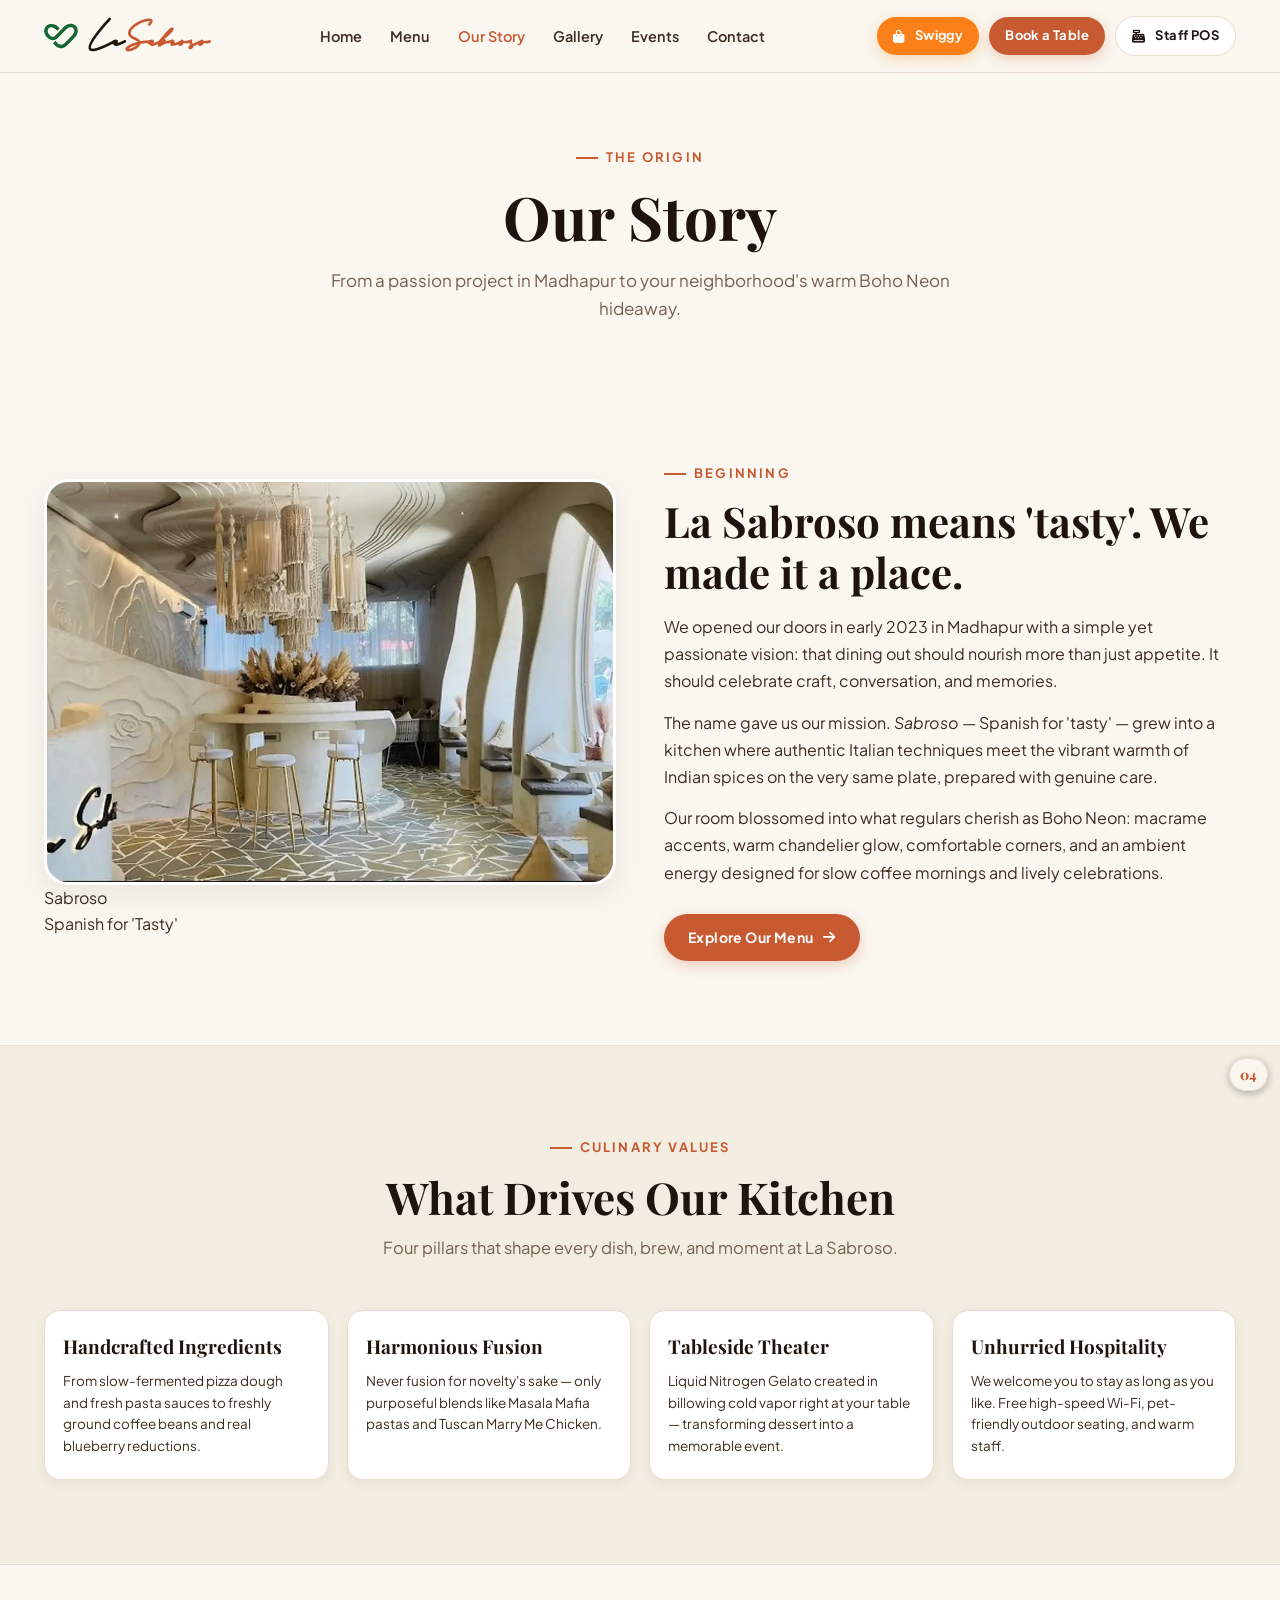
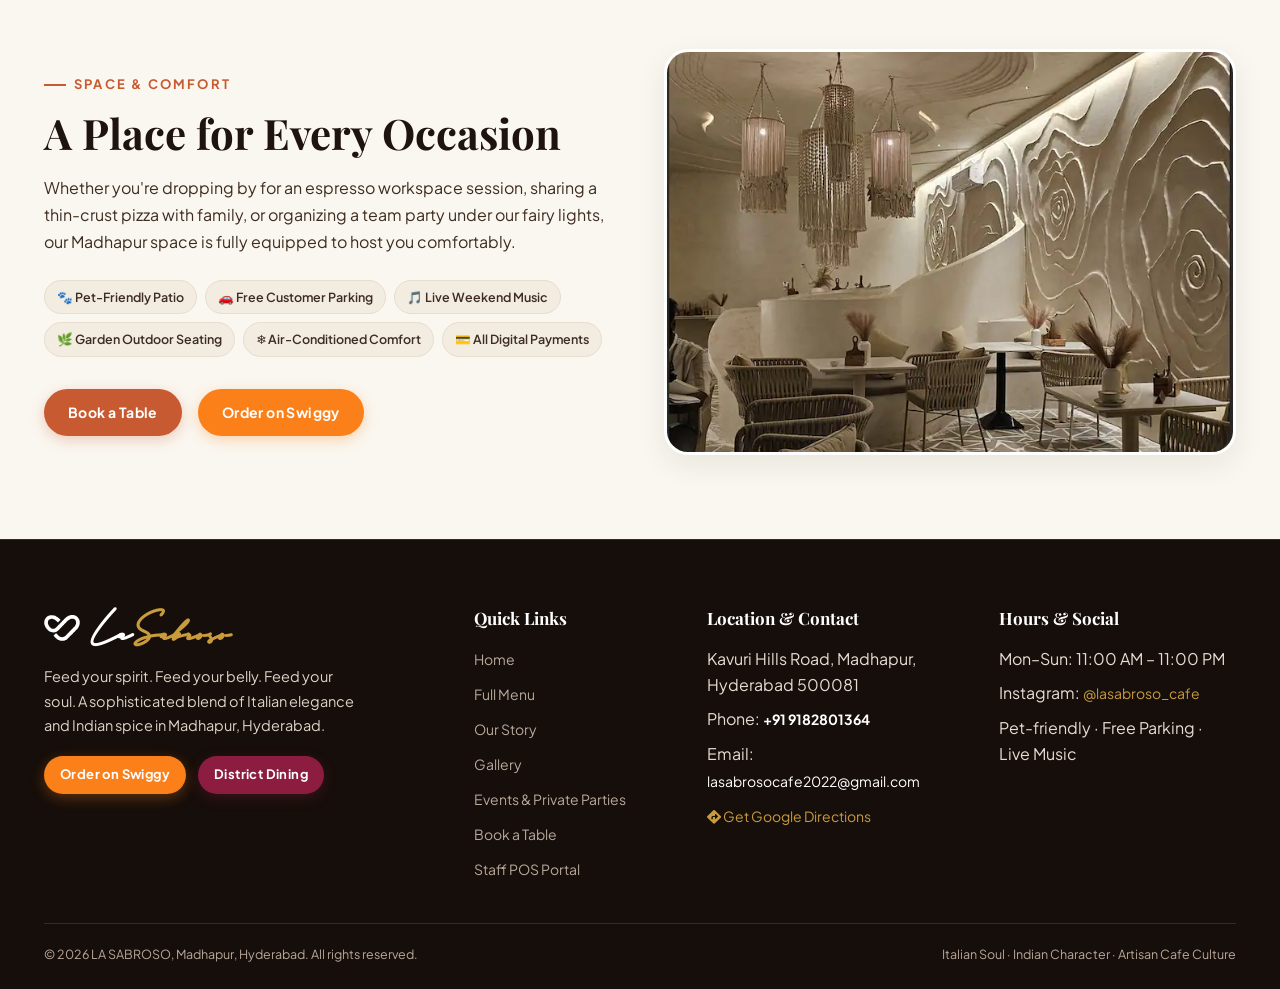
==== commit b1e74a2e: "Merge b36035e01e8ae90cb62f52419e72a92071dfbb28 into 3cfcf53a961a505a4079fdca53a0eddb6522ce92" ====
--- a/about.html
+++ b/about.html
@@ -3,163 +3,232 @@
 <head>
   <meta charset="UTF-8">
   <meta name="viewport" content="width=device-width, initial-scale=1.0">
-  <title>About — La Sabroso · Boho Neon Cafe in Madhapur</title>
-  <meta name="description" content="The story of La Sabroso, Madhapur — a passion project blending Italian elegance with Indian spice, liquid-nitrogen gelato, and a pet-friendly Boho Neon room.">
+  <title>Our Story — La Sabroso | Italian-Indian Fusion Cafe in Madhapur</title>
+  <meta name="description" content="The story of La Sabroso, Madhapur — a passion project blending Italian culinary elegance with Indian spice, artisan coffee, and a pet-friendly Boho Neon room.">
   <link rel="preconnect" href="https://fonts.googleapis.com">
   <link rel="preconnect" href="https://fonts.gstatic.com" crossorigin>
-  <link href="https://fonts.googleapis.com/css2?family=Dancing+Script:wght@600;700&family=Nunito:wght@400;600;700;800&family=Playfair+Display:ital,wght@0,500;1,500&display=swap" rel="stylesheet">
+  <link href="https://fonts.googleapis.com/css2?family=Dancing+Script:wght@600;700&family=Plus+Jakarta+Sans:wght@300;400;500;600;700;800&family=Playfair+Display:ital,wght@0,400;0,600;0,700;0,800;0,900;1,400;1,600&display=swap" rel="stylesheet">
+  <link rel="stylesheet" href="https://cdnjs.cloudflare.com/ajax/libs/font-awesome/6.4.0/css/all.min.css" integrity="sha512-iecdLmaskl7CVkqkXNQ/ZH/XLlvWZOJyj7Yy7tcenmpD1ypASozpmT/E0iPtmFIB46ZmdtAc9eNBvH0H/ZpiBw==" crossorigin="anonymous" referrerpolicy="no-referrer">
   <link rel="stylesheet" href="assets/css/style.css">
 </head>
 <body>
 
+  <!-- ===== HEADER / NAVIGATION ===== -->
   <nav class="nav">
     <div class="container nav__inner">
-      <a class="nav__logo" href="index.html">La Sabroso</a>
+      <a class="nav__logo font-histerm" href="index.html"><img class="nav__logo-icon" src="assets/img/logo.svg" alt="La Sabroso Logo">La<span>Sabroso</span></a>
+      
       <ul class="nav__links">
         <li><a href="index.html">Home</a></li>
         <li><a href="menu.html">Menu</a></li>
+        <li><a href="about.html" aria-current="page">Our Story</a></li>
         <li><a href="gallery.html">Gallery</a></li>
-        <li><a href="about.html" aria-current="page">About</a></li>
+        <li><a href="index.html#events">Events</a></li>
         <li><a href="contact.html">Contact</a></li>
       </ul>
-      <a class="btn btn--filled nav__cta" href="contact.html">Book a Table</a>
-      <button class="nav__toggle" aria-label="Menu">☰</button>
+
+      <div class="nav__actions">
+        <a class="btn btn--swiggy btn-sm" href="https://www.swiggy.com/city/hyderabad/la-sabroso-jubilee-hills-rest1230049" target="_blank" rel="noopener noreferrer"><i class="fa-solid fa-bag-shopping"></i> Swiggy</a>
+        <a class="btn btn--filled btn-sm" href="contact.html#book">Book a Table</a>
+        <a class="btn btn--outline btn-sm" href="pos.html"><i class="fa-solid fa-cash-register"></i> Staff POS</a>
+      </div>
+
+      <button class="nav__toggle" aria-label="Open Navigation Menu">
+        <span class="hamburger-bar"></span>
+        <span class="hamburger-bar"></span>
+        <span class="hamburger-bar"></span>
+      </button>
     </div>
   </nav>
 
-  <header class="page-hero">
-    <div class="container">
-      <span class="kicker">La Sabroso</span>
-      <h1>Our Story</h1>
-      <p>From a passion project in Madhapur to your neighborhood's Boho Neon hideaway.</p>
-    </div>
-  </header>
-
-  <main>
-    <section class="section">
-      <div class="container">
-        <div class="split reveal">
-          <div class="split__media">
-            <img src="https://images.unsplash.com/photo-1521017432531-fbd92d768814?q=80&w=900&auto=format&fit=crop" alt="The cafe's warm corner seating" loading="lazy">
-          </div>
-          <div>
-            <span class="kicker script">How it began</span>
-            <h2>La Sabroso means 'tasty'. We made it a place.</h2>
-            <p>We opened our doors in early 2023 in Madhapur, the passion project of founder Chengalpet Venu Madhav — a food lover who walked out of the corporate world with a stubborn idea: that a meal should feed more than hunger.</p>
-            <p>The name gave us the brief. <em>Sabroso</em> — Spanish for 'tasty' — became a room where Italian elegance meets Indian spice on the same table, where a slow braise and a masala both get the respect they deserve.</p>
-            <p>The room grew into what regulars now call Boho Neon: macrame on the walls, chandeliers hanging low, and a pink neon sign that flickers on every evening. It is warm, a little playful, and deliberately unhurried.</p>
-            <p>And because good company matters as much as good food — bring the dog, park for free, stay a while. La Sabroso was built for lingering.</p>
-          </div>
-        </div>
-      </div>
-    </section>
-
-    <section class="section section--alt">
-      <div class="container">
-        <div class="section-heading reveal">
-          <span class="kicker">Signatures</span>
-          <h2>Made famous here</h2>
-          <p>The three things people cross the city for.</p>
-        </div>
-        <div class="grid grid--3">
-          <div class="card reveal">
-            <h3>Liquid Nitrogen Ice Cream</h3>
-            <p>Watch the fog roll as nitrogen freezes fresh cream into the smoothest scoop in Madhapur — our most-loved ritual.</p>
-          </div>
-          <div class="card reveal">
-            <h3>French Hot Chocolate</h3>
-            <p>Thick, dark, velvety — dunk churros in it like the regulars do.</p>
-          </div>
-          <div class="card reveal">
-            <h3>Curry Leaf Chicken with Corriander Rice</h3>
-            <p>Where the fusion began: a South Indian soul inside a continental plate. ₹554</p>
-          </div>
-        </div>
-      </div>
-    </section>
-
-    <section class="section">
-      <div class="container">
-        <div class="split split--reverse reveal">
-          <div>
-            <h2>Boho Neon, always</h2>
-            <p>Every evening the room hums exactly the way we imagined: a curated playlist sliding into live music on weekends, brunch dates stretching past noon, and small celebrations at the corner tables that somehow always end with a scoop from the Ice Cream Lab.</p>
-            <p>The vibe is the whole point — bohemian warmth with a neon pulse, made for first dates, family dinners and everything unscripted in between.</p>
-            <div class="amenities grid grid--2">
-              <span class="amenity">🐾 Pet-friendly</span>
-              <span class="amenity">🚗 Free parking</span>
-              <span class="amenity">🎵 Live music</span>
-              <span class="amenity">🌿 Outdoor seating</span>
-            </div>
-          </div>
-          <div class="split__media">
-            <img src="https://images.unsplash.com/photo-1445116572660-236099ec97a0?q=80&w=900&auto=format&fit=crop" alt="Evening glow at the cafe" loading="lazy">
-          </div>
-        </div>
-      </div>
-    </section>
-
-    <section class="section events">
-      <div class="container">
-        <div class="split reveal">
-          <div>
-            <span class="eyebrow">Come celebrate</span>
-            <h2>Birthdays, brunches &amp; big news.</h2>
-            <p>Tell us what you are celebrating and we will set the table, the playlist and — if you ask nicely — a nitrogen fog welcome for the whole party. Small groups to full buyouts, we love them all.</p>
-            <a class="btn btn--terra" href="contact.html">Plan Your Visit</a>
-          </div>
-          <div class="neon-sign">La Sabroso</div>
-        </div>
-      </div>
-    </section>
-
-    <section class="section section--alt">
-      <div class="container">
-        <div class="section-heading reveal">
-          <span class="kicker">Hungry?</span>
-          <h2>See what's brewing.</h2>
-          <a class="btn btn--filled" href="menu.html">Browse the Menu</a>
-        </div>
-      </div>
-    </section>
-  </main>
-
+  <!-- Mobile Overlay Menu -->
+  <div class="mobile-overlay" aria-label="Mobile Navigation Menu">
+    <button class="mobile-overlay__close" aria-label="Close Navigation Menu">&times;</button>
+    <ul class="mobile-overlay__links">
+      <li><a href="index.html">Home</a></li>
+      <li><a href="menu.html">Menu</a></li>
+      <li><a href="about.html">Our Story</a></li>
+      <li><a href="gallery.html">Gallery</a></li>
+      <li><a href="index.html#events">Events</a></li>
+      <li><a href="contact.html">Contact</a></li>
+      <li><a href="pos.html">Staff POS</a></li>
+    </ul>
+    <div class="mobile-overlay__ctas">
+      <a class="btn btn--filled" href="contact.html#book">Book a Table</a>
+      <a class="btn btn--swiggy" href="https://www.swiggy.com/city/hyderabad/la-sabroso-jubilee-hills-rest1230049" target="_blank" rel="noopener noreferrer">Order on Swiggy</a>
+      <a class="btn btn--district" href="https://www.district.in/dining/hyderabad/la-sabroso-madhapur" target="_blank" rel="noopener noreferrer">Dine with District</a>
+    </div>
+  </div>
+
+  <!-- ===== PAGE HERO (Warm Ivory Header) ===== -->
+  <section class="section section--ivory" style="padding-top: 140px; padding-bottom: 50px; text-align: center;">
+    <div class="container">
+      <span class="eyebrow eyebrow--terracotta">The Origin</span>
+      <h1 class="headline-serif" style="font-size: clamp(38px, 5.5vw, 60px); color: var(--text-dark-primary); margin-bottom: 14px;">Our Story</h1>
+      <p style="color: var(--text-dark-muted); max-width: 640px; margin: 0 auto; font-size: 17px;">From a passion project in Madhapur to your neighborhood's warm Boho Neon hideaway.</p>
+    </div>
+  </section>
+
+  <!-- ===== HOW IT BEGAN (Warm Cream Light Section) ===== -->
+  <section class="section section--light">
+    <div class="container">
+      <div class="story-split reveal">
+        <div class="story-media">
+          <div class="story-media__frame">
+            <img src="cafe/cafe.webp" alt="La Sabroso Cafe interior atmosphere" loading="lazy">
+          </div>
+          <div class="story-badge">
+            <span>Sabroso</span>
+            <p>Spanish for 'Tasty'</p>
+          </div>
+        </div>
+
+        <div class="story-content">
+          <span class="eyebrow eyebrow--terracotta">Beginning</span>
+          <h2>La Sabroso means 'tasty'. We made it a place.</h2>
+          <p class="story-text">We opened our doors in early 2023 in Madhapur with a simple yet passionate vision: that dining out should nourish more than just appetite. It should celebrate craft, conversation, and memories.</p>
+          <p class="story-text">The name gave us our mission. <em>Sabroso</em> — Spanish for 'tasty' — grew into a kitchen where authentic Italian techniques meet the vibrant warmth of Indian spices on the very same plate, prepared with genuine care.</p>
+          <p class="story-text">Our room blossomed into what regulars cherish as Boho Neon: macrame accents, warm chandelier glow, comfortable corners, and an ambient energy designed for slow coffee mornings and lively celebrations.</p>
+          <div style="margin-top: 28px;">
+            <a class="btn btn--filled" href="menu.html">Explore Our Menu <i class="fa-solid fa-arrow-right"></i></a>
+          </div>
+        </div>
+      </div>
+    </div>
+  </section>
+
+  <!-- ===== SIGNATURE PHILOSOPHY (Dark Section) ===== -->
+  <section class="section section--dark">
+    <div class="container">
+      <div class="section-header reveal">
+        <span class="eyebrow">Culinary Values</span>
+        <h2>What Drives Our Kitchen</h2>
+        <p>Four pillars that shape every dish, brew, and moment at La Sabroso.</p>
+      </div>
+
+      <div class="grid-cards reveal">
+        <div class="exp-card">
+          <div class="exp-card__bg" style="background-image: url('cafe/cafe_dining_1.jpg');"></div>
+          <div class="exp-card__num">01</div>
+          <div class="exp-card__content">
+            <h3>Handcrafted Ingredients</h3>
+            <p>From slow-fermented pizza dough and fresh pasta sauces to freshly ground coffee beans and real blueberry reductions.</p>
+          </div>
+        </div>
+
+        <div class="exp-card">
+          <div class="exp-card__bg" style="background-image: url('cafe/cafe_dining_2.jpg');"></div>
+          <div class="exp-card__num">02</div>
+          <div class="exp-card__content">
+            <h3>Harmonious Fusion</h3>
+            <p>Never fusion for novelty's sake — only purposeful blends like Masala Mafia pastas and Tuscan Marry Me Chicken.</p>
+          </div>
+        </div>
+
+        <div class="exp-card">
+          <div class="exp-card__bg" style="background-image: url('cafe/1.webp');"></div>
+          <div class="exp-card__num">03</div>
+          <div class="exp-card__content">
+            <h3>Tableside Theater</h3>
+            <p>Liquid Nitrogen Gelato created in billowing cold vapor right at your table — transforming dessert into a memorable event.</p>
+          </div>
+        </div>
+
+        <div class="exp-card">
+          <div class="exp-card__bg" style="background-image: url('cafe/fffb8553-1c8d-4fa4-8efa-35f60fb694ed_image168bde1b048b842908e755531911fc36d.webp');"></div>
+          <div class="exp-card__num">04</div>
+          <div class="exp-card__content">
+            <h3>Unhurried Hospitality</h3>
+            <p>We welcome you to stay as long as you like. Free high-speed Wi-Fi, pet-friendly outdoor seating, and warm staff.</p>
+          </div>
+        </div>
+      </div>
+    </div>
+  </section>
+
+  <!-- ===== AMENITIES SECTION (Warm Cream Light Section) ===== -->
+  <section class="section section--light">
+    <div class="container">
+      <div class="story-split reveal">
+        <div class="story-content">
+          <span class="eyebrow eyebrow--terracotta">Space &amp; Comfort</span>
+          <h2>A Place for Every Occasion</h2>
+          <p class="story-text">Whether you're dropping by for an espresso workspace session, sharing a thin-crust pizza with family, or organizing a team party under our fairy lights, our Madhapur space is fully equipped to host you comfortably.</p>
+
+          <div class="amenities-pills" style="margin-top: 24px;">
+            <span class="amenity-pill">🐾 Pet-Friendly Patio</span>
+            <span class="amenity-pill">🚗 Free Customer Parking</span>
+            <span class="amenity-pill">🎵 Live Weekend Music</span>
+            <span class="amenity-pill">🌿 Garden Outdoor Seating</span>
+            <span class="amenity-pill">❄️ Air-Conditioned Comfort</span>
+            <span class="amenity-pill">💳 All Digital Payments</span>
+          </div>
+
+          <div style="margin-top: 32px; display: flex; gap: 16px; flex-wrap: wrap;">
+            <a class="btn btn--filled" href="contact.html#book">Book a Table</a>
+            <a class="btn btn--swiggy" href="https://www.swiggy.com/city/hyderabad/la-sabroso-jubilee-hills-rest1230049" target="_blank" rel="noopener noreferrer">Order on Swiggy</a>
+          </div>
+        </div>
+
+        <div class="story-media">
+          <div class="story-media__frame">
+            <img src="cafe/cafe_dining_3.jpg" alt="La Sabroso evening ambiance and seating" loading="lazy">
+          </div>
+        </div>
+      </div>
+    </div>
+  </section>
+
+  <!-- ===== FOOTER ===== -->
   <footer class="footer">
-    <div class="container grid grid--4">
-      <div>
-        <span class="script">La Sabroso</span>
-        <p class="footer__blurb">Experience the fusion of Italian &amp; Indian flavors in a vibrant Boho Neon setting — right in the heart of Madhapur.</p>
-      </div>
-      <div>
-        <h3>Quick Links</h3>
-        <ul>
-          <li><a href="index.html">Home</a></li>
-          <li><a href="menu.html">Menu</a></li>
-          <li><a href="gallery.html">Gallery</a></li>
-          <li><a href="about.html">About</a></li>
-          <li><a href="contact.html">Contact</a></li>
-        </ul>
-      </div>
-      <div>
-        <h3>Find Us</h3>
-        <ul>
-          <li>Kavuri Hills Road, Madhapur, Hyderabad 500081</li>
-          <li><a href="tel:+919182801364">+91 9182801364</a></li>
-          <li><a href="mailto:lasabrosocafe2022@gmail.com">lasabrosocafe2022@gmail.com</a></li>
-        </ul>
-      </div>
-      <div>
-        <h3>Hours &amp; Social</h3>
-        <ul>
-          <li>Mon–Sun · 11:00 AM – 11:00 PM</li>
-          <li><a href="https://www.instagram.com/lasabroso_cafe/" target="_blank" rel="noopener">@lasabroso_cafe</a></li>
-          <li>Pet-friendly · Free parking</li>
-        </ul>
-      </div>
-    </div>
-    <div class="container footer__bottom">
-      <span>© 2026 La Sabroso, Madhapur</span>
-      <span>Design template — unofficial fan craft</span>
+    <div class="container">
+      <div class="footer-grid">
+        <div>
+          <div class="footer-logo font-histerm"><img class="footer-logo-icon" src="assets/img/logo.svg" alt="La Sabroso Logo">La<span>Sabroso</span></div>
+          <p style="font-size: 14.5px; color: #DDD3C7; max-width: 320px; line-height: 1.7;">Feed your spirit. Feed your belly. Feed your soul. A sophisticated blend of Italian elegance and Indian spice in Madhapur, Hyderabad.</p>
+          <div style="margin-top: 18px; display: flex; gap: 12px;">
+            <a class="btn btn--swiggy btn-sm" href="https://www.swiggy.com/city/hyderabad/la-sabroso-jubilee-hills-rest1230049" target="_blank" rel="noopener noreferrer">Order on Swiggy</a>
+            <a class="btn btn--district btn-sm" href="https://www.district.in/dining/hyderabad/la-sabroso-madhapur" target="_blank" rel="noopener noreferrer">District Dining</a>
+          </div>
+        </div>
+
+        <div>
+          <h4>Quick Links</h4>
+          <ul>
+            <li><a href="index.html">Home</a></li>
+            <li><a href="menu.html">Full Menu</a></li>
+            <li><a href="about.html">Our Story</a></li>
+            <li><a href="gallery.html">Gallery</a></li>
+            <li><a href="index.html#events">Events &amp; Private Parties</a></li>
+            <li><a href="contact.html#book">Book a Table</a></li>
+            <li><a href="pos.html">Staff POS Portal</a></li>
+          </ul>
+        </div>
+
+        <div>
+          <h4>Location &amp; Contact</h4>
+          <ul>
+            <li>Kavuri Hills Road, Madhapur, Hyderabad 500081</li>
+            <li>Phone: <a href="tel:+919182801364" style="color: #FFFFFF; font-weight: 700;">+91 9182801364</a></li>
+            <li>Email: <a href="mailto:lasabrosocafe2022@gmail.com" style="color: #FFFFFF;">lasabrosocafe2022@gmail.com</a></li>
+            <li><a href="https://www.google.com/maps/search/?api=1&amp;query=La+Sabroso+Madhapur+Hyderabad" target="_blank" rel="noopener noreferrer" style="color: var(--c-gold);"><i class="fa-solid fa-diamond-turn-right"></i> Get Google Directions</a></li>
+          </ul>
+        </div>
+
+        <div>
+          <h4>Hours &amp; Social</h4>
+          <ul>
+            <li>Mon–Sun: 11:00 AM – 11:00 PM</li>
+            <li>Instagram: <a href="https://www.instagram.com/lasabroso_cafe/" target="_blank" rel="noopener noreferrer" style="color: var(--c-gold);">@lasabroso_cafe</a></li>
+            <li>Pet-friendly · Free Parking · Live Music</li>
+          </ul>
+        </div>
+      </div>
+
+      <div class="footer-bottom">
+        <span>© 2026 LA SABROSO, Madhapur, Hyderabad. All rights reserved.</span>
+        <span>Italian Soul · Indian Character · Artisan Cafe Culture</span>
+      </div>
     </div>
   </footer>
 
--- a/assets/css/style.css
+++ b/assets/css/style.css
@@ -1,355 +1,1985 @@
-/* ============================================================
-   La Sabroso — Design System CSS (vanilla, no build step)
-   Brand tokens mirror DESIGN.md. Mobile-first.
-   ============================================================ */
+/* ==========================================================================
+   Brand & Signature Typography (@font-face matching lasabroso.srishanth.com)
+   ========================================================================== */
+@font-face {
+  font-family: 'Histerm';
+  src: url('../fonts/Histerm.woff2') format('woff2'),
+       url('../fonts/Histerm.ttf') format('truetype'),
+       url('../fonts/Histerm.otf') format('opentype');
+  font-weight: normal;
+  font-style: normal;
+  font-display: swap;
+}
+
+@font-face {
+  font-family: 'Dancing Script Local';
+  src: url('../fonts/DancingScript.ttf') format('truetype');
+  font-weight: 400 700;
+  font-style: normal;
+  font-display: swap;
+}
+
+/* ==========================================================================
+   La Sabroso Café — Master Stylesheet (Warm Cozy Luxury Palette & Data-Driven Menu)
+   Palette: Warm Ivory, Latte Beige, Soft Sand, Deep Espresso, Muted Terracotta, Antique Gold, Boho Neon
+   Typography: Histerm (Logo/Neon), Playfair Display (Serif), Plus Jakarta Sans (Sans), Dancing Script (Script)
+   Mobile Optimized: Fluid Typography, Touch Targets >= 44px, Zero Overflow, Responsive Grids
+   ========================================================================== */
 
 :root {
-  /* palette */
-  --c-forest: #2E5D34;
-  --c-forest-deep: #23472A;
-  --c-cream: #FFF9E6;
-  --c-parchment: #F9F3E5;
-  --c-butter: #FFF9D1;
-  --c-terracotta: #E57A4F;
-  --c-terracotta-deep: #C9623A;
-  --c-mint: #D5F5E3;
-  --c-gold: #FFD700;
-  --c-neon-pink: #FF5C8A;
-  --c-ink: #2B2B2B;
-  --c-gray: #6B6B6B;
-  /* fonts */
-  --font-script: 'Dancing Script', cursive;
-  --font-body: 'Nunito', system-ui, -apple-system, sans-serif;
-  --font-accent: 'Playfair Display', Georgia, serif;
-  /* shape */
+  /* Warm Cafe Color Palette */
+  --bg-main: #FAF7F0;             /* Warm Ivory Base */
+  --bg-secondary: #F2ECE1;        /* Soft Latte / Cappuccino Sand */
+  --bg-card: #FFFFFF;             /* Milk Foam White Elevated Surface */
+  --bg-dark-accent: #1E140E;      /* Deep Roasted Espresso Mocha (Nav, Footer, Dark Strips) */
+  --bg-dark-secondary: #160E0A;   /* Deepest Espresso */
+
+  /* Text Colors */
+  --text-dark-primary: #1F140D;   /* Deep Espresso Brown (Headings on Light) */
+  --text-dark-secondary: #3E2C20; /* Rich Dark Coffee (Body on Light) */
+  --text-dark-muted: #766050;     /* Warm Taupe / Hazelnut */
+
+  --text-light-primary: #FAF7F2;  /* Crisp Cream (Headings on Dark) */
+  --text-light-secondary: #E6DCD2;/* Warm Almond (Body on Dark) */
+  --text-light-muted: #B8A99B;    /* Muted Almond */
+
+  /* Accents */
+  --c-terracotta: #C85A32;        /* Muted Terracotta Brand Accent */
+  --c-terracotta-hover: #B04B25;  /* Deep Terracotta */
+  --c-terracotta-light: #FAECE6;  /* Soft Terracotta Tint */
+  --c-gold: #C89B3C;              /* Antique Gold / Warm Honey */
+  --c-neon: #E05670;              /* Subtle Boho Neon Rose Glow */
+  --c-neon-glow: rgba(224, 86, 112, 0.35);
+
+  /* Semantic Food Tags */
+  --c-veg: #2E7D32;               /* Indian Green Dot */
+  --c-nonveg: #C62828;            /* Indian Red Dot */
+
+  /* Borders & Dividers */
+  --border-light: #E7DDD0;
+  --border-light-active: #C85A32;
+  --border-dark: rgba(255, 255, 255, 0.12);
+
+  /* Shadows */
+  --shadow-sm: 0 4px 14px rgba(31, 20, 13, 0.05);
+  --shadow-card: 0 10px 30px rgba(31, 20, 13, 0.08);
+  --shadow-hover: 0 14px 40px rgba(31, 20, 13, 0.14);
+
+  /* Typography (Aligned with lasabroso.srishanth.com) */
+  --font-serif: 'Playfair Display', Georgia, serif;
+  --font-display: 'Playfair Display', Georgia, serif;
+  --font-sans: 'Plus Jakarta Sans', system-ui, -apple-system, sans-serif;
+  --font-script: 'Dancing Script Local', 'Dancing Script', cursive;
+  --font-histerm: 'Histerm', cursive, sans-serif;
+
+  /* Radii */
+  --r-sm: 8px;
+  --r-card: 16px;
+  --r-card-lg: 24px;
   --r-pill: 999px;
-  --r-card: 20px;
-  --r-img: 16px;
-  --shadow-card: 0 8px 24px rgba(43, 43, 43, 0.10);
-  --shadow-lift: 0 14px 34px rgba(43, 43, 43, 0.16);
-  --max-w: 1140px;
-}
-
-* { box-sizing: border-box; margin: 0; padding: 0; }
-
-html { scroll-behavior: smooth; }
+
+  --max-w: 1240px;
+}
+
+/* ---------- Typography Utilities ---------- */
+.font-histerm {
+  font-family: var(--font-histerm) !important;
+}
+
+.font-script {
+  font-family: var(--font-script) !important;
+}
+
+.font-serif,
+.font-display {
+  font-family: var(--font-serif) !important;
+}
+
+.font-sans {
+  font-family: var(--font-sans) !important;
+}
+
+.neon-css {
+  color: var(--c-neon);
+  text-shadow: 0 0 8px rgba(224, 86, 112, 0.7), 0 0 20px rgba(224, 86, 112, 0.45);
+}
+
+/* ---------- Global Resets ---------- */
+*, *::before, *::after {
+  box-sizing: border-box;
+  margin: 0;
+  padding: 0;
+}
+
+html {
+  scroll-behavior: smooth;
+  background-color: var(--bg-main);
+  color: var(--text-dark-secondary);
+  font-family: var(--font-sans);
+  -webkit-font-smoothing: antialiased;
+  width: 100%;
+  max-width: 100%;
+  overflow-x: hidden;
+}
 
 body {
-  font-family: var(--font-body);
-  background: var(--c-cream);
-  color: var(--c-ink);
-  line-height: 1.5;
-  -webkit-font-smoothing: antialiased;
-}
-
-img { max-width: 100%; display: block; }
-
-a { color: var(--c-forest); text-decoration: none; }
-a:hover { color: var(--c-forest-deep); }
-
-.container { max-width: var(--max-w); margin: 0 auto; padding: 0 20px; }
-
-/* ---------- type utilities ---------- */
-.script { font-family: var(--font-script); }
-.accent-quote { font-family: var(--font-accent); font-style: italic; }
-.kicker { font-family: var(--font-script); font-size: 30px; color: var(--c-terracotta); display: block; line-height: 1.1; }
-.center { display: flex; align-items: center; justify-content: center; }
-
-.section { padding: 72px 0; }
-.section--alt { background: var(--c-parchment); }
-
-.section-heading { text-align: center; margin-bottom: 44px; }
-.section-heading .kicker {
-  font-family: var(--font-script);
-  font-size: 30px;
+  line-height: 1.65;
+  font-size: 16px;
+  background-color: var(--bg-main);
+  color: var(--text-dark-secondary);
+  width: 100%;
+  max-width: 100%;
+  overflow-x: hidden;
+  position: relative;
+}
+
+img {
+  max-width: 100%;
+  height: auto;
+  display: block;
+}
+
+a {
+  text-decoration: none;
+  color: inherit;
+  transition: all 0.2s ease;
+}
+
+button {
+  font-family: inherit;
+  cursor: pointer;
+  border: none;
+  background: none;
+}
+
+/* ---------- Typography & Utility ---------- */
+.container {
+  max-width: var(--max-w);
+  margin: 0 auto;
+  padding: 0 24px;
+  width: 100%;
+}
+
+@media (max-width: 576px) {
+  .container {
+    padding: 0 16px;
+  }
+}
+
+.headline-serif {
+  font-family: var(--font-serif);
+  font-weight: 700;
+  line-height: 1.18;
+  color: var(--text-dark-primary);
+  word-break: break-word;
+}
+
+.eyebrow {
+  display: inline-flex;
+  align-items: center;
+  gap: 8px;
+  font-size: 13px;
+  font-weight: 700;
+  text-transform: uppercase;
+  letter-spacing: 2.2px;
   color: var(--c-terracotta);
+  margin-bottom: 12px;
+  max-width: 100%;
+}
+.eyebrow::before {
+  content: '';
+  width: 22px;
+  height: 2px;
+  background: var(--c-terracotta);
+  flex-shrink: 0;
+}
+
+.eyebrow--gold {
+  color: var(--c-gold);
+}
+.eyebrow--gold::before {
+  background: var(--c-gold);
+}
+
+.eyebrow--neon {
+  color: var(--c-neon);
+}
+.eyebrow--neon::before {
+  background: var(--c-neon);
+}
+
+.section-header {
+  text-align: center;
+  max-width: 680px;
+  margin: 0 auto 48px;
+  padding: 0 8px;
+}
+.section-header h2 {
+  font-family: var(--font-serif);
+  font-size: clamp(26px, 5.5vw, 44px);
+  color: var(--text-dark-primary);
+  margin-bottom: 12px;
+  font-weight: 700;
+  line-height: 1.2;
+  word-break: break-word;
+}
+.section-header p {
+  font-size: clamp(14.5px, 3.5vw, 16.5px);
+  color: var(--text-dark-muted);
+  line-height: 1.6;
+}
+
+@media (max-width: 768px) {
+  .section-header {
+    margin-bottom: 32px;
+  }
+}
+
+/* ---------- Section Themes (Warm Café Rhythmic Design) ---------- */
+.section {
+  padding: 84px 0;
+  position: relative;
+  width: 100%;
+  overflow: hidden;
+}
+
+@media (max-width: 768px) {
+  .section {
+    padding: 52px 0;
+  }
+}
+
+.section--ivory {
+  background-color: var(--bg-main);
+  color: var(--text-dark-secondary);
+}
+.section--latte {
+  background-color: var(--bg-secondary);
+  color: var(--text-dark-secondary);
+  border-top: 1px solid var(--border-light);
+  border-bottom: 1px solid var(--border-light);
+}
+.section--espresso {
+  background-color: var(--bg-dark-accent);
+  color: var(--text-light-secondary);
+}
+.section--espresso .section-header h2,
+.section--espresso .headline-serif {
+  color: var(--text-light-primary);
+}
+.section--espresso .section-header p {
+  color: var(--text-light-muted);
+}
+
+/* Backward compatibility classes */
+.section--light {
+  background-color: var(--bg-main);
+  color: var(--text-dark-secondary);
+}
+.section--alt {
+  background-color: var(--bg-secondary);
+  color: var(--text-dark-secondary);
+}
+.section--dark {
+  background-color: var(--bg-secondary);
+  color: var(--text-dark-secondary);
+  border-top: 1px solid var(--border-light);
+  border-bottom: 1px solid var(--border-light);
+}
+.section--dark .section-header h2 {
+  color: var(--text-dark-primary);
+}
+.section--dark .section-header p {
+  color: var(--text-dark-muted);
+}
+.section--darker {
+  background-color: var(--bg-dark-accent);
+  color: var(--text-light-secondary);
+}
+.section--darker .section-header h2 {
+  color: var(--text-light-primary);
+}
+.section--darker .section-header p {
+  color: var(--text-light-muted);
+}
+
+/* ---------- Buttons ---------- */
+.btn {
+  display: inline-flex;
+  align-items: center;
+  justify-content: center;
+  gap: 10px;
+  font-weight: 700;
+  font-size: 14px;
+  letter-spacing: 0.4px;
+  padding: 12px 24px;
+  border-radius: var(--r-pill);
+  transition: all 0.25s ease;
+  white-space: nowrap;
+  min-height: 44px;
+  touch-action: manipulation;
+}
+
+.btn--filled {
+  background-color: var(--c-terracotta);
+  color: #FFFFFF;
+  box-shadow: 0 4px 14px rgba(200, 90, 50, 0.28);
+}
+.btn--filled:hover,
+.btn--filled:focus-visible {
+  background-color: var(--c-terracotta-hover);
+  transform: translateY(-2px);
+  box-shadow: 0 8px 22px rgba(200, 90, 50, 0.38);
+}
+
+.btn--outline {
+  border: 1.5px solid var(--border-light);
+  color: var(--text-dark-primary);
+  background: #FFFFFF;
+}
+.btn--outline:hover,
+.btn--outline:focus-visible {
+  border-color: var(--c-terracotta);
+  color: var(--c-terracotta);
+  background: var(--c-terracotta-light);
+}
+
+.btn--outline-dark {
+  border: 1.5px solid var(--text-dark-primary);
+  color: var(--text-dark-primary);
+  background: transparent;
+}
+.btn--outline-dark:hover,
+.btn--outline-dark:focus-visible {
+  background: var(--text-dark-primary);
+  color: #FFFFFF;
+}
+
+.btn--swiggy {
+  background: #FC8019;
+  color: #FFFFFF;
+  box-shadow: 0 4px 14px rgba(252, 128, 25, 0.3);
+}
+.btn--swiggy:hover,
+.btn--swiggy:focus-visible {
+  background: #E56E0B;
+  color: #FFFFFF;
+  transform: translateY(-2px);
+  box-shadow: 0 8px 20px rgba(252, 128, 25, 0.4);
+}
+
+.btn--district {
+  background: #8C1D40;
+  color: #FFFFFF;
+  box-shadow: 0 4px 14px rgba(140, 29, 64, 0.3);
+}
+.btn--district:hover,
+.btn--district:focus-visible {
+  background: #731533;
+  color: #FFFFFF;
+  transform: translateY(-2px);
+  box-shadow: 0 8px 20px rgba(140, 29, 64, 0.4);
+}
+
+.btn-sm {
+  padding: 8px 16px;
+  font-size: 13px;
+  min-height: 38px;
+}
+
+/* ---------- Navigation ---------- */
+.nav {
+  position: fixed;
+  top: 0;
+  left: 0;
+  right: 0;
+  z-index: 1000;
+  background: rgba(250, 247, 240, 0.96);
+  backdrop-filter: blur(4px);
+  -webkit-backdrop-filter: blur(4px);
+  border-bottom: 1px solid var(--border-light);
+  transition: all 0.3s ease;
+  width: 100%;
+}
+.nav.scrolled {
+  background: rgba(250, 247, 240, 0.98);
+  box-shadow: 0 4px 20px rgba(31, 20, 13, 0.08);
+}
+.nav__inner {
+  display: flex;
+  align-items: center;
+  justify-content: space-between;
+  height: 72px;
+  width: 100%;
+}
+.nav__logo {
+  font-family: var(--font-histerm);
+  font-size: clamp(30px, 6.5vw, 38px);
+  font-weight: 700;
+  color: var(--text-dark-primary);
+  letter-spacing: -0.5px;
+  display: inline-flex;
+  align-items: center;
+  gap: 2px;
+  line-height: 1;
+  text-decoration: none;
+  transition: transform 0.2s ease, opacity 0.2s ease;
+}
+.nav__logo:hover {
+  transform: scale(1.03);
+}
+.nav__logo span {
+  font-family: var(--font-histerm);
+  color: var(--c-terracotta);
+  font-size: inherit;
+  font-weight: inherit;
+}
+.nav__logo-icon {
+  height: 34px;
+  width: auto;
+  margin-right: 8px;
+  display: inline-block;
+  vertical-align: middle;
+  flex-shrink: 0;
+  transition: transform 0.25s ease;
+}
+.nav__logo:hover .nav__logo-icon {
+  transform: rotate(-6deg) scale(1.08);
+}
+.nav__links {
+  display: flex;
+  align-items: center;
+  gap: 24px;
+  list-style: none;
+}
+.nav__links a {
+  font-size: 14.5px;
+  font-weight: 600;
+  color: var(--text-dark-secondary);
+  padding: 6px 2px;
+  position: relative;
+}
+.nav__links a:hover,
+.nav__links a[aria-current="page"] {
+  color: var(--c-terracotta);
+}
+.nav__actions {
+  display: flex;
+  align-items: center;
+  gap: 10px;
+}
+.nav__toggle {
+  display: none;
+  background: transparent;
+  border: none;
+  color: var(--text-dark-primary);
+  font-size: 22px;
+  width: 44px;
+  height: 44px;
+  border-radius: var(--r-pill);
+  cursor: pointer;
+  align-items: center;
+  justify-content: center;
+  flex-direction: column;
+  gap: 5px;
+  padding: 8px;
+  transition: all 0.2s ease;
+}
+.nav__toggle .hamburger-bar {
   display: block;
-  line-height: 1.1;
-}
-.section-heading h2 {
-  font-size: 36px;
-  font-weight: 800;
-  color: var(--c-forest);
-  margin-top: 4px;
-}
-.section-heading p { color: var(--c-gray); max-width: 620px; margin: 12px auto 0; }
-
-/* ---------- buttons ---------- */
-.btn {
-  display: inline-flex; align-items: center; gap: 8px;
-  padding: 13px 30px;
+  width: 22px;
+  height: 2.5px;
+  background-color: var(--text-dark-primary);
+  border-radius: 2px;
+  transition: all 0.2s ease;
+}
+.nav__toggle:hover,
+.nav__toggle:focus-visible {
+  background: var(--bg-secondary);
+  color: var(--c-terracotta);
+}
+.nav__toggle:hover .hamburger-bar,
+.nav__toggle:focus-visible .hamburger-bar {
+  background-color: var(--c-terracotta);
+}
+
+@media (max-width: 992px) {
+  .nav__inner {
+    height: 64px;
+  }
+  .nav__links,
+  .nav__actions {
+    display: none;
+  }
+  .nav__toggle {
+    display: flex;
+  }
+}
+
+/* Mobile Drawer */
+.mobile-overlay {
+  position: fixed;
+  inset: 0;
+  background: rgba(250, 247, 240, 0.98);
+  backdrop-filter: blur(6px);
+  -webkit-backdrop-filter: blur(6px);
+  z-index: 2000;
+  display: flex;
+  flex-direction: column;
+  justify-content: space-between;
+  align-items: center;
+  gap: 20px;
+  opacity: 0;
+  pointer-events: none;
+  transition: opacity 0.3s ease, transform 0.3s ease;
+  transform: translateY(-10px);
+  padding: 72px 20px 32px;
+  overflow-y: auto;
+  -webkit-overflow-scrolling: touch;
+}
+.mobile-overlay.open {
+  opacity: 1;
+  pointer-events: auto;
+  transform: translateY(0);
+}
+.mobile-overlay__close {
+  position: absolute;
+  top: 16px;
+  right: 16px;
+  width: 44px;
+  height: 44px;
   border-radius: var(--r-pill);
-  font-weight: 700; font-size: 15px;
+  background: var(--bg-secondary);
+  border: 1px solid var(--border-light);
+  color: var(--text-dark-primary);
+  font-size: 28px;
   cursor: pointer;
-  border: 2px solid transparent;
-  transition: transform 150ms ease, box-shadow 150ms ease, background 150ms ease;
-}
-.btn:active { transform: translateY(0); }
-.btn--filled { background: var(--c-forest); color: #fff; }
-.btn--filled:hover { background: var(--c-forest-deep); color: #fff; transform: translateY(-3px); box-shadow: var(--shadow-lift); }
-.btn--outline { background: #fff; color: var(--c-forest); border-color: var(--c-forest); }
-.btn--outline:hover { background: var(--c-forest); color: #fff; transform: translateY(-3px); box-shadow: var(--shadow-lift); }
-.btn--terra { background: var(--c-terracotta); color: #fff; }
-.btn--terra:hover { background: var(--c-terracotta-deep); color: #fff; transform: translateY(-3px); box-shadow: var(--shadow-lift); }
-
-/* ---------- nav ---------- */
-.nav {
-  position: sticky; top: 0; z-index: 100;
-  background: rgba(255, 249, 230, 0.92);
-  backdrop-filter: blur(10px);
-  border-bottom: 1px solid rgba(46, 93, 52, 0.10);
-}
-.nav__inner { display: flex; align-items: center; justify-content: space-between; height: 68px; }
-.nav__logo { font-family: var(--font-script); font-size: 34px; font-weight: 700; color: var(--c-forest); }
-.nav__links { display: flex; align-items: center; gap: 26px; list-style: none; }
-.nav__links a { font-weight: 700; font-size: 15px; color: var(--c-ink); }
-.nav__links a:hover, .nav__links a[aria-current="page"] { color: var(--c-forest); }
-.nav__cta { padding: 9px 22px; font-size: 14px; }
-.nav__toggle { display: none; background: none; border: none; font-size: 26px; color: var(--c-forest); cursor: pointer; }
-
-@media (max-width: 820px) {
-  .nav__toggle { display: block; }
-  .nav__links {
-    position: absolute; top: 68px; left: 0; right: 0;
-    flex-direction: column; gap: 0;
-    background: var(--c-cream);
-    border-bottom: 1px solid rgba(46, 93, 52, 0.12);
-    display: none;
-  }
-  .nav__links.open { display: flex; }
-  .nav__links li { width: 100%; text-align: center; }
-  .nav__links a { display: block; padding: 14px; }
-}
-
-/* ---------- hero (home) ---------- */
+  display: flex;
+  align-items: center;
+  justify-content: center;
+  transition: all 0.2s ease;
+}
+.mobile-overlay__close:hover,
+.mobile-overlay__close:focus-visible {
+  background: var(--c-terracotta);
+  color: #FFFFFF;
+}
+.mobile-overlay__links {
+  list-style: none;
+  text-align: center;
+  display: flex;
+  flex-direction: column;
+  gap: 12px;
+  width: 100%;
+  max-width: 300px;
+  margin: auto 0;
+}
+.mobile-overlay__links a {
+  font-family: var(--font-serif);
+  font-size: clamp(20px, 5.5vw, 26px);
+  color: var(--text-dark-primary);
+  font-weight: 700;
+  display: block;
+  padding: 10px 16px;
+  border-radius: var(--r-pill);
+  transition: all 0.2s ease;
+}
+.mobile-overlay__links a:hover,
+.mobile-overlay__links a[aria-current="page"] {
+  color: var(--c-terracotta);
+  background: var(--c-terracotta-light);
+}
+.mobile-overlay__ctas {
+  display: flex;
+  flex-direction: column;
+  gap: 10px;
+  width: 100%;
+  max-width: 320px;
+}
+.mobile-overlay__ctas .btn {
+  width: 100%;
+}
+
+/* ---------- Hero Section (Warm & Inviting Café Presence) ---------- */
 .hero {
   position: relative;
-  min-height: 88vh;
-  display: flex; align-items: center; justify-content: center;
-  background-image: var(--hero-img, url('../img/hero.jpg'));
-  background-size: cover; background-position: center;
-}
-.hero::before {
-  content: ''; position: absolute; inset: 0;
-  background: rgba(35, 71, 42, 0.35);
-  backdrop-filter: blur(6px) sepia(0.25);
-}
-.hero__card {
+  min-height: 85vh;
+  display: flex;
+  align-items: center;
+  padding-top: 100px;
+  padding-bottom: 48px;
+  background: var(--bg-main);
+  overflow: hidden;
+  width: 100%;
+}
+
+.hero__grid {
+  display: grid;
+  grid-template-columns: 1.15fr 0.85fr;
+  gap: 40px;
+  align-items: center;
+  width: 100%;
+}
+
+@media (max-width: 992px) {
+  .hero {
+    padding-top: 84px;
+    padding-bottom: 36px;
+    min-height: auto;
+  }
+  .hero__grid {
+    grid-template-columns: 1fr;
+    text-align: center;
+    gap: 32px;
+  }
+}
+
+.hero__content {
   position: relative;
-  background: rgba(255, 249, 209, 0.94);
+  z-index: 2;
+  min-width: 0;
+}
+
+.hero__badge-tag {
+  display: inline-flex;
+  align-items: center;
+  gap: 8px;
+  background: var(--c-terracotta-light);
+  color: var(--c-terracotta);
+  border: 1px solid rgba(200, 90, 50, 0.2);
+  padding: 6px 12px;
+  border-radius: var(--r-pill);
+  font-size: clamp(11px, 3.2vw, 13px);
+  font-weight: 700;
+  margin-bottom: 16px;
+  max-width: 100%;
+  text-align: center;
+  line-height: 1.4;
+}
+
+.hero h1 {
+  font-family: var(--font-serif);
+  font-size: clamp(30px, 7vw, 62px);
+  color: var(--text-dark-primary);
+  line-height: 1.15;
+  margin-bottom: 18px;
+  word-break: break-word;
+}
+.hero h1 span.script-word {
+  font-family: var(--font-script);
+  color: var(--c-terracotta);
+  font-weight: 700;
+  font-size: 1.22em;
+  display: inline-block;
+}
+
+.hero p.hero-lead {
+  font-size: clamp(14px, 3.8vw, 18px);
+  color: var(--text-dark-secondary);
+  line-height: 1.65;
+  margin-bottom: 28px;
+  max-width: 540px;
+  word-break: normal;
+  overflow-wrap: break-word;
+}
+
+@media (max-width: 992px) {
+  .hero p.hero-lead {
+    margin: 0 auto 28px;
+    max-width: 100%;
+    padding: 0 4px;
+  }
+}
+
+.hero__ctas {
+  display: flex;
+  gap: 12px;
+  flex-wrap: wrap;
+}
+
+@media (max-width: 992px) {
+  .hero__ctas {
+    justify-content: center;
+  }
+}
+
+@media (max-width: 600px) {
+  .hero__ctas {
+    flex-direction: column;
+    align-items: stretch;
+    width: 100%;
+    max-width: 340px;
+    margin: 0 auto;
+  }
+  .hero__ctas .btn {
+    width: 100%;
+  }
+}
+
+.hero__media {
+  position: relative;
+  z-index: 2;
+  width: 100%;
+  min-width: 0;
+}
+
+.hero__image-card {
+  position: relative;
+  border-radius: var(--r-card-lg);
+  overflow: hidden;
+  box-shadow: var(--shadow-card);
+  border: 4px solid #FFFFFF;
+  background: var(--bg-secondary);
+}
+.hero__image-card img {
+  width: 100%;
+  height: clamp(240px, 50vw, 460px);
+  object-fit: cover;
+  display: block;
+}
+
+.hero__floating-card {
+  position: absolute;
+  bottom: -16px;
+  left: -16px;
+  background: #FFFFFF;
+  padding: 14px 18px;
   border-radius: var(--r-card);
-  padding: 52px 46px;
+  box-shadow: var(--shadow-hover);
+  border: 1px solid var(--border-light);
+  display: flex;
+  align-items: center;
+  gap: 12px;
+  z-index: 3;
+}
+
+@media (max-width: 576px) {
+  .hero__floating-card {
+    position: static;
+    margin-top: 14px;
+    width: 100%;
+    justify-content: center;
+    box-shadow: var(--shadow-sm);
+  }
+}
+
+/* ---------- Highlights Strip ---------- */
+.highlights-strip {
+  background: var(--bg-secondary);
+  border-top: 1px solid var(--border-light);
+  border-bottom: 1px solid var(--border-light);
+  padding: 24px 0;
+  width: 100%;
+}
+
+.highlights-grid {
+  display: grid;
+  grid-template-columns: repeat(4, 1fr);
+  gap: 18px;
+  width: 100%;
+}
+
+@media (max-width: 992px) {
+  .highlights-grid {
+    grid-template-columns: repeat(2, 1fr);
+    gap: 16px;
+  }
+}
+
+@media (max-width: 576px) {
+  .highlights-grid {
+    grid-template-columns: 1fr;
+    gap: 14px;
+  }
+}
+
+.highlight-item {
+  display: flex;
+  align-items: center;
+  gap: 12px;
+  background: rgba(255, 255, 255, 0.4);
+  padding: 12px 14px;
+  border-radius: var(--r-card);
+  border: 1px solid rgba(231, 221, 208, 0.6);
+}
+
+.highlight-icon {
+  width: 44px;
+  height: 44px;
+  background: #FFFFFF;
+  color: var(--c-terracotta);
+  border-radius: 12px;
+  display: flex;
+  align-items: center;
+  justify-content: center;
+  font-size: 17px;
+  box-shadow: var(--shadow-sm);
+  border: 1px solid var(--border-light);
+  flex-shrink: 0;
+}
+
+.highlight-item h4 {
+  font-size: 14.5px;
+  color: var(--text-dark-primary);
+  font-weight: 700;
+  margin-bottom: 2px;
+  line-height: 1.3;
+}
+
+.highlight-item p {
+  font-size: 12px;
+  color: var(--text-dark-muted);
+  line-height: 1.4;
+}
+
+/* ---------- Story Split Component ---------- */
+.story-split {
+  display: grid;
+  grid-template-columns: 1fr 1fr;
+  gap: 48px;
+  align-items: center;
+  width: 100%;
+}
+
+@media (max-width: 992px) {
+  .story-split {
+    grid-template-columns: 1fr;
+    gap: 32px;
+  }
+}
+
+.story-media {
+  position: relative;
+  width: 100%;
+}
+
+.story-media__frame {
+  position: relative;
+  border-radius: var(--r-card-lg);
+  overflow: hidden;
+  box-shadow: var(--shadow-card);
+  border: 3px solid #FFFFFF;
+  background: var(--bg-secondary);
+}
+.story-media__frame img {
+  width: 100%;
+  height: clamp(220px, 45vw, 400px);
+  object-fit: cover;
+}
+
+.story-badge-stat {
+  position: absolute;
+  bottom: 18px;
+  right: 18px;
+  background: #FFFFFF;
+  padding: 12px 18px;
+  border-radius: var(--r-card);
+  box-shadow: var(--shadow-hover);
   text-align: center;
-  max-width: 620px;
-  margin: 0 20px;
+  border: 1px solid var(--border-light);
+}
+.story-badge-stat h3 {
+  font-family: var(--font-serif);
+  font-size: clamp(24px, 5vw, 32px);
+  color: var(--c-terracotta);
+  margin-bottom: 2px;
+}
+.story-badge-stat p {
+  font-size: 11px;
+  font-weight: 700;
+  text-transform: uppercase;
+  letter-spacing: 0.8px;
+  color: var(--text-dark-muted);
+}
+
+.story-content h2 {
+  font-family: var(--font-serif);
+  font-size: clamp(26px, 5vw, 42px);
+  color: var(--text-dark-primary);
+  line-height: 1.2;
+  margin-bottom: 16px;
+  word-break: break-word;
+}
+.story-text {
+  font-size: clamp(14.5px, 3.5vw, 16px);
+  color: var(--text-dark-secondary);
+  line-height: 1.7;
+  margin-bottom: 14px;
+}
+
+/* ---------- 4 Experience Pillars ---------- */
+.grid-cards {
+  display: grid;
+  grid-template-columns: repeat(4, 1fr);
+  gap: 18px;
+  width: 100%;
+}
+
+@media (max-width: 992px) {
+  .grid-cards {
+    grid-template-columns: repeat(2, 1fr);
+    gap: 16px;
+  }
+}
+
+@media (max-width: 576px) {
+  .grid-cards {
+    grid-template-columns: 1fr;
+    gap: 14px;
+  }
+}
+
+.exp-card {
+  background: #FFFFFF;
+  border: 1px solid var(--border-light);
+  border-radius: var(--r-card);
+  overflow: hidden;
+  box-shadow: var(--shadow-sm);
+  transition: transform 0.3s ease, box-shadow 0.3s ease, border-color 0.3s ease;
+  display: flex;
+  flex-direction: column;
+}
+.exp-card:hover {
+  transform: translateY(-4px);
+  border-color: var(--c-terracotta);
   box-shadow: var(--shadow-card);
 }
-.hero__logo { font-family: var(--font-script); font-size: 64px; font-weight: 700; color: var(--c-forest); line-height: 1; }
-.hero__tagline { font-family: var(--font-accent); font-style: italic; font-size: 19px; color: var(--c-terracotta); margin: 12px 0 10px; }
-.hero__sub { color: var(--c-ink); font-size: 16px; margin-bottom: 28px; }
-.hero__actions { display: flex; gap: 14px; justify-content: center; flex-wrap: wrap; }
-
-/* ---------- offer strip ---------- */
-.offers { background: var(--c-butter); padding: 22px 0; border-block: 1px dashed rgba(229, 122, 79, 0.5); }
-.offers__row { display: flex; gap: 14px; justify-content: center; flex-wrap: wrap; }
-.offer-chip {
-  background: #fff; border: 1px solid rgba(46, 93, 52, 0.15);
-  border-radius: var(--r-pill); padding: 8px 20px;
-  font-size: 14px; font-weight: 700; color: var(--c-forest);
-  box-shadow: 0 3px 10px rgba(43,43,43,0.06);
-}
-.offer-chip b { color: var(--c-terracotta); }
-.offers__note { text-align: center; font-size: 12px; color: var(--c-gray); margin-top: 10px; }
-
-/* ---------- generic cards ---------- */
-.card {
-  background: #fff;
+.exp-card__media {
+  position: relative;
+  width: 100%;
+  height: 180px;
+  overflow: hidden;
+  background: var(--bg-secondary);
+}
+.exp-card__media img {
+  width: 100%;
+  height: 100%;
+  object-fit: cover;
+  display: block;
+  transition: transform 0.4s ease;
+}
+.exp-card:hover .exp-card__media img {
+  transform: scale(1.05);
+}
+.exp-card__num {
+  position: absolute;
+  top: 12px;
+  right: 12px;
+  background: rgba(250, 247, 240, 0.95);
+  color: var(--c-terracotta);
+  font-family: var(--font-serif);
+  font-size: 14px;
+  font-weight: 800;
+  padding: 4px 10px;
+  border-radius: var(--r-pill);
+  border: 1px solid var(--border-light);
+  box-shadow: 0 2px 8px rgba(0, 0, 0, 0.08);
+}
+.exp-card__content {
+  padding: 20px 18px 22px;
+  flex: 1;
+  display: flex;
+  flex-direction: column;
+}
+.exp-card__content h3 {
+  font-family: var(--font-serif);
+  font-size: 19px;
+  color: var(--text-dark-primary);
+  margin-bottom: 8px;
+  font-weight: 700;
+}
+.exp-card__content p {
+  font-size: 13.5px;
+  color: var(--text-dark-secondary);
+  line-height: 1.6;
+}
+
+/* ---------- DATA-DRIVEN RESTAURANT MENU PRESENTATION ---------- */
+
+/* Menu Filter Bar & Search */
+.menu-controls {
+  display: flex;
+  flex-direction: column;
+  gap: 18px;
+  margin-bottom: 36px;
+  width: 100%;
+}
+
+.menu-search-wrap {
+  position: relative;
+  max-width: 480px;
+  margin: 0 auto;
+  width: 100%;
+}
+.menu-search-wrap i {
+  position: absolute;
+  left: 18px;
+  top: 50%;
+  transform: translateY(-50%);
+  color: var(--text-dark-muted);
+  font-size: 15px;
+}
+.menu-search-input {
+  width: 100%;
+  padding: 13px 18px 13px 44px;
+  border-radius: var(--r-pill);
+  border: 1.5px solid var(--border-light);
+  background: #FFFFFF;
+  color: var(--text-dark-primary);
+  font-size: 15px;
+  outline: none;
+  transition: all 0.2s ease;
+  box-shadow: var(--shadow-sm);
+  min-height: 46px;
+}
+.menu-search-input:focus {
+  border-color: var(--c-terracotta);
+  box-shadow: 0 0 0 3px var(--c-terracotta-light);
+}
+
+/* Horizontal Scrollable Category Tabs Bar */
+.menu-category-tabs {
+  display: flex;
+  gap: 8px;
+  overflow-x: auto;
+  flex-wrap: nowrap;
+  padding: 6px 4px 14px 4px;
+  -webkit-overflow-scrolling: touch;
+  scrollbar-width: none;
+  justify-content: flex-start;
+  width: 100%;
+}
+.menu-category-tabs::-webkit-scrollbar {
+  display: none;
+}
+.menu-category-tabs button {
+  background: #FFFFFF;
+  border: 1px solid var(--border-light);
+  color: var(--text-dark-secondary);
+  padding: 8px 16px;
+  border-radius: var(--r-pill);
+  font-size: 13px;
+  font-weight: 600;
+  transition: all 0.2s ease;
+  box-shadow: var(--shadow-sm);
+  white-space: nowrap;
+  flex-shrink: 0;
+  min-height: 38px;
+  display: inline-flex;
+  align-items: center;
+}
+.menu-category-tabs button:hover,
+.menu-category-tabs button:focus-visible {
+  border-color: var(--c-terracotta);
+  color: var(--c-terracotta);
+}
+.menu-category-tabs button.active {
+  background: var(--c-terracotta);
+  color: #FFFFFF;
+  border-color: var(--c-terracotta);
+  box-shadow: 0 4px 12px rgba(200, 90, 50, 0.3);
+}
+
+/* Category Section */
+.menu-category-block {
+  margin-bottom: 42px;
+  width: 100%;
+}
+.menu-category-block__header {
+  display: flex;
+  align-items: baseline;
+  justify-content: space-between;
+  border-bottom: 2px solid var(--border-light);
+  padding-bottom: 10px;
+  margin-bottom: 18px;
+  gap: 8px;
+}
+.menu-category-block__title {
+  font-family: var(--font-serif);
+  font-size: clamp(20px, 4.5vw, 26px);
+  font-weight: 700;
+  color: var(--text-dark-primary);
+  word-break: break-word;
+}
+.menu-category-block__count {
+  font-size: 12.5px;
+  color: var(--text-dark-muted);
+  font-weight: 600;
+  white-space: nowrap;
+}
+
+/* Restaurant Menu Rows (Refined Compact Layout) */
+.menu-restaurant-grid {
+  display: grid;
+  grid-template-columns: repeat(auto-fill, minmax(min(100%, 460px), 1fr));
+  gap: 14px;
+  width: 100%;
+}
+
+.menu-item-row-card {
+  display: flex;
+  align-items: center;
+  gap: 14px;
+  background: #FFFFFF;
+  border: 1px solid var(--border-light);
+  border-radius: 14px;
+  padding: 12px 14px;
+  transition: all 0.25s ease;
+  position: relative;
+  min-width: 0;
+}
+.menu-item-row-card:hover {
+  background: #FDFBF7;
+  border-color: var(--c-terracotta);
+  transform: translateY(-2px);
+  box-shadow: 0 6px 20px rgba(31, 20, 13, 0.08);
+}
+.menu-item-row-card__thumb {
+  width: 72px;
+  height: 72px;
+  border-radius: 12px;
+  object-fit: cover;
+  flex-shrink: 0;
+  border: 1px solid rgba(0,0,0,0.06);
+  transition: transform 0.3s ease;
+  background-color: var(--bg-secondary);
+}
+.menu-item-row-card:hover .menu-item-row-card__thumb {
+  transform: scale(1.04);
+}
+.menu-item-row-card__details {
+  flex: 1;
+  min-width: 0;
+}
+.menu-item-row-card__title-row {
+  display: flex;
+  align-items: center;
+  gap: 8px;
+  margin-bottom: 4px;
+  flex-wrap: wrap;
+}
+.menu-item-row-card__title {
+  font-family: var(--font-serif);
+  font-size: 15.5px;
+  font-weight: 700;
+  color: var(--text-dark-primary);
+  margin: 0;
+  transition: color 0.2s ease;
+  line-height: 1.3;
+}
+.menu-item-row-card:hover .menu-item-row-card__title {
+  color: var(--c-terracotta);
+}
+.menu-item-row-card__desc {
+  font-size: 12.5px;
+  color: var(--text-dark-muted);
+  line-height: 1.45;
+  margin: 0;
+  display: -webkit-box;
+  -webkit-line-clamp: 2;
+  -webkit-box-orient: vertical;
+  overflow: hidden;
+}
+.menu-item-row-card__price {
+  font-family: var(--font-sans);
+  font-size: 16px;
+  font-weight: 800;
+  color: var(--c-terracotta);
+  white-space: nowrap;
+  padding-left: 8px;
+  text-align: right;
+  flex-shrink: 0;
+}
+
+@media (max-width: 480px) {
+  .menu-item-row-card {
+    gap: 10px;
+    padding: 10px 12px;
+  }
+  .menu-item-row-card__thumb {
+    width: 60px;
+    height: 60px;
+    border-radius: 10px;
+  }
+  .menu-item-row-card__title {
+    font-size: 14px;
+  }
+  .menu-item-row-card__desc {
+    font-size: 11.5px;
+    line-height: 1.35;
+  }
+  .menu-item-row-card__price {
+    font-size: 15px;
+    padding-left: 6px;
+  }
+}
+
+/* Dietary & Chef Badges */
+.tag-veg-dot {
+  display: inline-block;
+  width: 13px;
+  height: 13px;
+  border: 1.5px solid var(--c-veg);
+  padding: 1.5px;
+  border-radius: 3px;
+  vertical-align: middle;
+  flex-shrink: 0;
+}
+.tag-veg-dot::after {
+  content: '';
+  display: block;
+  width: 100%;
+  height: 100%;
+  background-color: var(--c-veg);
+  border-radius: 50%;
+}
+
+.tag-nonveg-dot {
+  display: inline-block;
+  width: 13px;
+  height: 13px;
+  border: 1.5px solid var(--c-nonveg);
+  padding: 1.5px;
+  border-radius: 3px;
+  vertical-align: middle;
+  flex-shrink: 0;
+}
+.tag-nonveg-dot::after {
+  content: '';
+  display: block;
+  width: 100%;
+  height: 100%;
+  background-color: var(--c-nonveg);
+  border-radius: 50%;
+}
+
+.badge-chef {
+  background: rgba(200, 155, 60, 0.14);
+  color: #9E731C;
+  border: 1px solid rgba(200, 155, 60, 0.35);
+  font-size: 10.5px;
+  font-weight: 700;
+  padding: 2px 6px;
+  border-radius: var(--r-pill);
+  text-transform: uppercase;
+  letter-spacing: 0.4px;
+}
+
+/* ---------- Order Online High-Contrast Banner ---------- */
+.order-online-box {
+  background: var(--bg-dark-accent);
+  border-radius: var(--r-card-lg);
+  padding: 52px 32px;
+  position: relative;
+  overflow: hidden;
+  text-align: center;
+  border: 1px solid var(--border-dark);
+  box-shadow: var(--shadow-card);
+  width: 100%;
+}
+.order-online-box::before {
+  content: '';
+  position: absolute;
+  inset: 0;
+  background-image: url('../../cafe/cafe_dining_1.jpg');
+  background-size: cover;
+  background-position: center;
+  opacity: 0.14;
+  pointer-events: none;
+}
+.order-online-box__content {
+  position: relative;
+  z-index: 2;
+  max-width: 680px;
+  margin: 0 auto;
+}
+.order-online-box h2 {
+  font-family: var(--font-serif);
+  font-size: clamp(22px, 5.5vw, 40px);
+  color: #FFFFFF;
+  margin-bottom: 14px;
+  line-height: 1.2;
+  word-break: break-word;
+}
+.order-online-box p {
+  color: #E2D7CA;
+  font-size: clamp(14.5px, 3.5vw, 16.5px);
+  margin-bottom: 28px;
+  line-height: 1.6;
+}
+.order-online-actions {
+  display: flex;
+  gap: 14px;
+  justify-content: center;
+  flex-wrap: wrap;
+}
+
+@media (max-width: 600px) {
+  .order-online-box {
+    padding: 32px 16px;
+    border-radius: var(--r-card);
+  }
+  .order-online-actions {
+    flex-direction: column;
+    align-items: stretch;
+    width: 100%;
+    max-width: 320px;
+    margin: 0 auto;
+  }
+  .order-online-actions .btn {
+    width: 100%;
+  }
+}
+
+/* ---------- Gallery Editorial Grid ---------- */
+.gallery-editorial {
+  display: grid;
+  grid-template-columns: repeat(12, 1fr);
+  gap: 14px;
+  width: 100%;
+}
+.gallery-item {
+  position: relative;
   border-radius: var(--r-card);
+  overflow: hidden;
+  cursor: pointer;
+  background: var(--bg-secondary);
+  border: 1px solid var(--border-light);
+}
+.gallery-item img {
+  width: 100%;
+  height: 260px;
+  object-fit: cover;
+  transition: transform 0.4s ease;
+}
+.gallery-item:hover img {
+  transform: scale(1.04);
+}
+.gallery-item__overlay {
+  position: absolute;
+  inset: 0;
+  background: linear-gradient(to top, rgba(30, 20, 14, 0.85) 0%, transparent 60%);
+  opacity: 0;
+  display: flex;
+  align-items: flex-end;
+  padding: 14px;
+  transition: opacity 0.3s ease;
+}
+.gallery-item:hover .gallery-item__overlay,
+.gallery-item:focus .gallery-item__overlay {
+  opacity: 1;
+}
+.gallery-item__caption {
+  color: #FFFFFF;
+  font-size: 13.5px;
+  font-weight: 600;
+  line-height: 1.3;
+}
+.g-col-3 { grid-column: span 3; }
+.g-col-4 { grid-column: span 4; }
+.g-col-6 { grid-column: span 6; }
+.g-col-8 { grid-column: span 8; }
+.g-col-12 { grid-column: span 12; }
+
+@media (max-width: 900px) {
+  .g-col-3, .g-col-4, .g-col-6, .g-col-8 {
+    grid-column: span 6;
+  }
+  .gallery-item img {
+    height: 210px;
+  }
+}
+@media (max-width: 540px) {
+  .gallery-editorial {
+    gap: 12px;
+  }
+  .g-col-3, .g-col-4, .g-col-6, .g-col-8 {
+    grid-column: span 12;
+  }
+  .gallery-item img {
+    height: 200px;
+  }
+  .gallery-item__overlay {
+    opacity: 1;
+    background: linear-gradient(to top, rgba(30, 20, 14, 0.75) 0%, transparent 55%);
+  }
+}
+
+/* ---------- Enhanced Gallery Layout & Filter Tabs ---------- */
+.gallery-filters {
+  display: flex;
+  justify-content: center;
+  gap: 12px;
+  margin-bottom: 40px;
+  flex-wrap: wrap;
+}
+.gallery-filter-btn {
+  background: rgba(44, 24, 16, 0.05);
+  border: 1px solid rgba(44, 24, 16, 0.15);
+  color: var(--text-dark-muted);
+  padding: 10px 22px;
+  border-radius: 9999px;
+  font-size: 14.5px;
+  font-weight: 600;
+  cursor: pointer;
+  transition: all 0.25s ease;
+  font-family: inherit;
+}
+.gallery-filter-btn:hover {
+  background: rgba(200, 90, 50, 0.1);
+  color: var(--c-terracotta);
+  border-color: var(--c-terracotta);
+}
+.gallery-filter-btn.active {
+  background: var(--c-terracotta);
+  color: #FFFFFF;
+  border-color: var(--c-terracotta);
+  box-shadow: 0 4px 14px rgba(200, 90, 50, 0.28);
+}
+.gallery-filter-btn .count {
+  font-size: 12px;
+  opacity: 0.85;
+  margin-left: 4px;
+}
+
+.gallery-subhead {
+  margin-bottom: 24px;
+  margin-top: 10px;
+}
+.gallery-subhead h2 {
+  font-family: 'Playfair Display', serif;
+  font-size: clamp(24px, 3vw, 32px);
+  color: var(--text-dark-primary);
+  margin-bottom: 6px;
+}
+.gallery-subhead p {
+  color: var(--text-dark-muted);
+  font-size: 15px;
+  margin: 0;
+  max-width: 680px;
+}
+
+.gallery-grid-clean {
+  display: grid;
+  grid-template-columns: repeat(3, 1fr);
+  gap: 20px;
+  margin-bottom: 50px;
+}
+@media (max-width: 900px) {
+  .gallery-grid-clean {
+    grid-template-columns: repeat(2, 1fr);
+    gap: 16px;
+    margin-bottom: 40px;
+  }
+}
+@media (max-width: 640px) {
+  .gallery-filters {
+    justify-content: flex-start;
+    overflow-x: auto;
+    -webkit-overflow-scrolling: touch;
+    flex-wrap: nowrap;
+    padding: 0 4px 10px;
+    margin-bottom: 26px;
+    scrollbar-width: none;
+  }
+  .gallery-filters::-webkit-scrollbar {
+    display: none;
+  }
+  .gallery-filter-btn {
+    flex-shrink: 0;
+    padding: 8px 16px;
+    font-size: 13.5px;
+  }
+  .gallery-grid-clean {
+    grid-template-columns: repeat(2, 1fr);
+    gap: 10px;
+    margin-bottom: 32px;
+  }
+  .gallery-subhead {
+    margin-bottom: 16px;
+  }
+  .gallery-subhead h2 {
+    font-size: 22px;
+  }
+  .gallery-subhead p {
+    font-size: 13.5px;
+  }
+}
+
+.gallery-card {
+  position: relative;
+  border-radius: var(--r-card);
+  overflow: hidden;
+  background: #181512;
+  border: 1px solid rgba(212, 175, 55, 0.15);
+  box-shadow: 0 6px 20px rgba(0, 0, 0, 0.08);
+  cursor: pointer;
+  transition: transform 0.35s ease, box-shadow 0.35s ease, border-color 0.35s ease;
+}
+.gallery-card:hover {
+  transform: translateY(-5px);
+  box-shadow: 0 14px 32px rgba(200, 90, 50, 0.18);
+  border-color: rgba(200, 90, 50, 0.4);
+}
+.gallery-card img {
+  width: 100%;
+  height: 270px;
+  object-fit: cover;
+  display: block;
+  transition: transform 0.5s cubic-bezier(0.2, 0, 0.2, 1);
+}
+.gallery-card:hover img {
+  transform: scale(1.06);
+}
+.gallery-card__overlay {
+  position: absolute;
+  inset: 0;
+  background: linear-gradient(to top, rgba(16, 12, 10, 0.94) 0%, rgba(16, 12, 10, 0.45) 45%, transparent 70%);
+  opacity: 0;
+  display: flex;
+  flex-direction: column;
+  justify-content: flex-end;
+  padding: 20px;
+  transition: opacity 0.3s ease;
+}
+.gallery-card:hover .gallery-card__overlay,
+.gallery-card:focus-visible .gallery-card__overlay {
+  opacity: 1;
+}
+.gallery-card__tag {
+  display: inline-block;
+  align-self: flex-start;
+  background: rgba(212, 175, 55, 0.22);
+  color: var(--c-gold);
+  font-size: 11px;
+  font-weight: 700;
+  text-transform: uppercase;
+  letter-spacing: 1px;
+  padding: 3px 8px;
+  border-radius: 4px;
+  margin-bottom: 8px;
+  border: 1px solid rgba(212, 175, 55, 0.4);
+}
+.gallery-card__title {
+  color: #FFFFFF;
+  font-size: 16.5px;
+  font-weight: 700;
+  margin-bottom: 4px;
+  line-height: 1.3;
+}
+.gallery-card__desc {
+  color: #DDD3C7;
+  font-size: 13px;
+  line-height: 1.45;
+  margin: 0;
+}
+
+@media (max-width: 640px) {
+  .gallery-card {
+    border-radius: 12px;
+  }
+  .gallery-card img {
+    height: 180px;
+  }
+  .gallery-card__overlay {
+    opacity: 1;
+    background: linear-gradient(to top, rgba(16, 12, 10, 0.90) 0%, rgba(16, 12, 10, 0.22) 42%, transparent 68%);
+    padding: 10px 12px;
+  }
+  .gallery-card__tag {
+    font-size: 9px;
+    padding: 2px 6px;
+    margin-bottom: 3px;
+    letter-spacing: 0.5px;
+  }
+  .gallery-card__title {
+    font-size: 13px;
+    line-height: 1.25;
+    margin-bottom: 0;
+    display: -webkit-box;
+    -webkit-line-clamp: 2;
+    -webkit-box-orient: vertical;
+    overflow: hidden;
+  }
+  .gallery-card__desc {
+    display: none;
+  }
+  .gallery-card:last-child:nth-child(odd) {
+    grid-column: span 2;
+  }
+  .gallery-card:last-child:nth-child(odd) img {
+    height: 160px;
+  }
+}
+
+
+
+/* ---------- Events Card ---------- */
+.events-card {
+  position: relative;
+  background: var(--bg-dark-accent);
+  border-radius: var(--r-card-lg);
+  padding: 52px 36px;
+  overflow: hidden;
   box-shadow: var(--shadow-card);
-  padding: 30px 26px;
-  transition: transform 150ms ease, box-shadow 150ms ease;
-}
-.card:hover { transform: translateY(-3px); box-shadow: var(--shadow-lift); }
-
-.grid { display: grid; gap: 22px; }
-.grid--3 { grid-template-columns: repeat(3, 1fr); }
-.grid--4 { grid-template-columns: repeat(4, 1fr); }
-.grid--2 { grid-template-columns: repeat(2, 1fr); }
-@media (max-width: 900px) { .grid--4 { grid-template-columns: repeat(2, 1fr); } .grid--3 { grid-template-columns: repeat(2, 1fr); } }
-@media (max-width: 620px) { .grid--4, .grid--3, .grid--2 { grid-template-columns: 1fr; } }
-
-.specialty { text-align: center; }
-.specialty__icon { font-size: 38px; margin-bottom: 14px; }
-.specialty h3 { font-size: 22px; color: var(--c-forest); margin-bottom: 10px; }
-.specialty p { font-size: 15px; color: var(--c-gray); }
-
-/* partner cards */
-.partner { display: flex; align-items: center; gap: 16px; }
-.partner__logo { width: 52px; height: 52px; border-radius: 14px; display: grid; place-items: center; font-weight: 800; color: #fff; font-size: 13px; flex-shrink: 0; }
-.partner h3 { font-size: 18px; color: var(--c-forest); }
-.partner p { font-size: 13px; color: var(--c-gray); }
-.partner--zomato .partner__logo { background: #E23744; }
-.partner--swiggy .partner__logo { background: #FC8019; }
-.partner--district .partner__logo { background: #1F2937; }
-.partner--dineout .partner__logo { background: #F59E0B; }
-
-/* ---------- split section (about teaser / events) ---------- */
-.split { display: grid; grid-template-columns: 1fr 1fr; gap: 48px; align-items: center; }
-.split--reverse .split__media { order: 2; }
-@media (max-width: 860px) { .split { grid-template-columns: 1fr; } .split--reverse .split__media { order: 0; } }
-.split__media img { border-radius: var(--r-img); width: 100%; aspect-ratio: 4/3; object-fit: cover; box-shadow: var(--shadow-card); }
-.split h2 { font-size: 34px; color: var(--c-forest); font-weight: 800; margin-bottom: 16px; }
-.split p { color: var(--c-ink); margin-bottom: 14px; }
-
-/* ---------- events (dark + neon) ---------- */
-.events { background: var(--c-forest-deep); color: #fff; }
-.events .eyebrow { text-transform: uppercase; letter-spacing: 0.14em; font-size: 12px; font-weight: 800; color: var(--c-mint); }
-.events h2 { color: #fff; font-size: 38px; }
-.events p { color: rgba(255,255,255,0.85); }
-.neon-sign {
+  border: 1px solid var(--border-dark);
+  width: 100%;
+}
+@media (max-width: 768px) {
+  .events-card {
+    padding: 32px 18px;
+    border-radius: var(--r-card);
+  }
+}
+.events-card__bg {
+  position: absolute;
+  inset: 0;
+  background-image: url('../../cafe/cafe_dining_2.jpg');
+  background-size: cover;
+  background-position: center;
+  opacity: 0.18;
+  filter: contrast(1.15);
+}
+.events-neon-title {
   font-family: var(--font-script);
-  font-size: 44px;
-  color: var(--c-neon-pink);
-  text-shadow: 0 0 6px rgba(255, 92, 138, 0.9), 0 0 20px rgba(255, 92, 138, 0.55), 0 0 44px rgba(255, 92, 138, 0.35);
-  animation: neon-flicker 4.2s infinite;
-}
-@keyframes neon-flicker {
-  0%, 100% { opacity: 1; }
-  20% { opacity: 0.55; }
-  24% { opacity: 1; }
-  63% { opacity: 0.6; }
-  68% { opacity: 1; }
-}
-.perk { background: rgba(255,255,255,0.08); border: 1px solid rgba(255,255,255,0.14); border-radius: var(--r-card); padding: 22px; }
-.perk h4 { color: var(--c-gold); font-size: 18px; margin-bottom: 6px; }
-.perk p { font-size: 14px; color: rgba(255,255,255,0.8); }
-
-/* ---------- testimonials ---------- */
-.carousel { position: relative; max-width: 720px; margin: 0 auto; }
-.carousel__track { overflow: hidden; border-radius: var(--r-card); }
-.carousel__slides { display: flex; transition: transform 350ms ease; }
-.testimonial { flex: 0 0 100%; background: #fff; border-radius: var(--r-card); box-shadow: var(--shadow-card); padding: 40px 36px; text-align: center; }
-.testimonial__stars { color: var(--c-gold); font-size: 20px; letter-spacing: 4px; }
-.testimonial blockquote { font-family: var(--font-accent); font-style: italic; font-size: 19px; margin: 16px 0 20px; color: var(--c-ink); }
-.testimonial figcaption { font-weight: 800; color: var(--c-forest); }
-.testimonial figcaption span { display: block; font-size: 12px; letter-spacing: 0.12em; color: var(--c-gray); font-weight: 700; text-transform: uppercase; }
-.carousel__btn {
-  position: absolute; top: 50%; transform: translateY(-50%);
-  width: 42px; height: 42px; border-radius: 50%;
-  border: 2px solid var(--c-forest); background: #fff; color: var(--c-forest);
-  font-size: 18px; cursor: pointer; transition: transform 150ms ease;
-}
-.carousel__btn:hover { transform: translateY(-50%) scale(1.08); }
-.carousel__btn--prev { left: -14px; }
-.carousel__btn--next { right: -14px; }
-.carousel__dots { display: flex; gap: 8px; justify-content: center; margin-top: 18px; }
-.carousel__dots button { width: 9px; height: 9px; border-radius: 50%; border: none; background: rgba(46,93,52,0.25); cursor: pointer; }
-.carousel__dots button.active { background: var(--c-forest); }
-
-/* ---------- gallery strips & masonry ---------- */
-.strip { display: flex; gap: 14px; overflow-x: auto; padding: 6px 2px 18px; scroll-snap-type: x mandatory; }
-.strip img { flex: 0 0 260px; height: 190px; object-fit: cover; border-radius: var(--r-img); scroll-snap-align: start; cursor: pointer; transition: transform 150ms ease, box-shadow 150ms ease; box-shadow: var(--shadow-card); }
-.strip img:hover { transform: translateY(-3px); box-shadow: var(--shadow-lift); }
-
-.masonry { columns: 3 280px; column-gap: 16px; }
-.masonry figure { break-inside: avoid; margin-bottom: 16px; position: relative; }
-.masonry img { width: 100%; border-radius: var(--r-img); box-shadow: var(--shadow-card); cursor: pointer; transition: transform 150ms ease, box-shadow 150ms ease; }
-.masonry img:hover { transform: translateY(-3px); box-shadow: var(--shadow-lift); }
-.masonry figcaption { font-size: 12px; color: var(--c-gray); padding: 6px 4px 0; }
-
-/* lightbox */
-.lightbox { position: fixed; inset: 0; z-index: 200; background: rgba(27, 43, 32, 0.88); display: none; align-items: center; justify-content: center; padding: 24px; }
-.lightbox.open { display: flex; }
-.lightbox img { max-width: min(92vw, 900px); max-height: 84vh; border-radius: var(--r-img); box-shadow: var(--shadow-lift); }
-.lightbox__close { position: absolute; top: 22px; right: 26px; background: none; border: none; color: #fff; font-size: 34px; cursor: pointer; }
-
-/* ---------- newsletter ---------- */
-.newsletter { background: var(--c-mint); }
-.newsletter__inner { text-align: center; max-width: 560px; margin: 0 auto; }
-.newsletter h2 { color: var(--c-forest); font-size: 32px; }
-.newsletter form { display: flex; gap: 10px; margin-top: 22px; }
-.newsletter input {
-  flex: 1; border: 2px solid rgba(46,93,52,0.25); border-radius: var(--r-pill);
-  padding: 12px 22px; font-family: inherit; font-size: 15px; background: #fff;
-}
-.newsletter input:focus { outline: none; border-color: var(--c-forest); }
-@media (max-width: 560px) { .newsletter form { flex-direction: column; } }
-
-/* ---------- footer ---------- */
-.footer { background: var(--c-forest); color: rgba(255,255,255,0.88); padding: 56px 0 26px; }
-.footer a { color: #fff; }
-.footer .script { color: #fff; font-size: 38px; }
-.footer__blurb { font-size: 14px; color: rgba(255,255,255,0.72); margin-top: 10px; max-width: 300px; }
-.footer h3 { color: var(--c-gold); font-size: 15px; letter-spacing: 0.08em; text-transform: uppercase; margin-bottom: 14px; }
-.footer ul { list-style: none; }
-.footer li { margin-bottom: 9px; font-size: 14px; }
-.footer__bottom { border-top: 1px solid rgba(255,255,255,0.15); margin-top: 40px; padding-top: 20px; font-size: 13px; color: rgba(255,255,255,0.6); display: flex; justify-content: space-between; gap: 12px; flex-wrap: wrap; }
-
-/* ---------- page hero (inner pages) ---------- */
-.page-hero { background: var(--c-parchment); padding: 84px 0 56px; text-align: center; }
-.page-hero .kicker { font-family: var(--font-script); font-size: 32px; color: var(--c-terracotta); }
-.page-hero h1 { font-size: 46px; font-weight: 800; color: var(--c-forest); }
-.page-hero p { color: var(--c-gray); max-width: 600px; margin: 12px auto 0; }
-
-/* ---------- menu page ---------- */
-.search-bar { position: relative; max-width: 480px; margin: 0 auto 26px; }
-.search-bar input { width: 100%; border: 2px solid rgba(46,93,52,0.25); border-radius: var(--r-pill); padding: 13px 24px 13px 46px; font-family: inherit; font-size: 15px; background: #fff; }
-.search-bar input:focus { outline: none; border-color: var(--c-forest); }
-.search-bar::before { content: '⌕'; position: absolute; left: 20px; top: 50%; transform: translateY(-50%); font-size: 20px; color: var(--c-forest); }
-
-.menu-tabs { display: flex; gap: 10px; overflow-x: auto; padding: 6px 2px 16px; position: sticky; top: 68px; background: var(--c-cream); z-index: 50; }
-.menu-tabs button {
-  flex: 0 0 auto; border: 2px solid var(--c-forest); background: #fff; color: var(--c-forest);
-  border-radius: var(--r-pill); padding: 9px 20px; font-weight: 700; font-size: 13.5px; cursor: pointer;
-  font-family: inherit; transition: background 150ms ease, color 150ms ease;
-}
-.menu-tabs button.active { background: var(--c-forest); color: #fff; }
-.menu-tabs button:hover { background: var(--c-forest); color: #fff; }
-
-.menu-cat { margin-bottom: 44px; }
-.menu-cat > h2 { font-size: 26px; color: var(--c-forest); margin-bottom: 4px; }
-.menu-cat > p { font-size: 13px; color: var(--c-gray); margin-bottom: 20px; }
-
-.menu-item { display: flex; gap: 18px; background: #fff; border-radius: var(--r-card); box-shadow: var(--shadow-card); padding: 18px; margin-bottom: 14px; transition: transform 150ms ease, box-shadow 150ms ease; }
-.menu-item:hover { transform: translateY(-2px); box-shadow: var(--shadow-lift); }
-.menu-item__img { width: 96px; height: 96px; border-radius: 14px; object-fit: cover; flex-shrink: 0; }
-.menu-item__img--placeholder { display: grid; place-items: center; background: var(--c-mint); color: var(--c-forest); font-size: 26px; }
-.menu-item__body { flex: 1; min-width: 0; }
-.menu-item__top { display: flex; align-items: baseline; justify-content: space-between; gap: 12px; }
-.menu-item__name { font-weight: 800; font-size: 16.5px; color: var(--c-ink); display: flex; align-items: center; gap: 8px; flex-wrap: wrap; }
-.menu-item__price { font-weight: 800; font-size: 16.5px; color: var(--c-terracotta); white-space: nowrap; }
-.menu-item__price::before { content: ''; display: inline-block; width: 40px; border-bottom: 2px dotted rgba(229,122,79,0.45); vertical-align: middle; margin-right: 8px; }
-.menu-item__desc { font-size: 13.5px; color: var(--c-gray); margin-top: 5px; }
-
-.tag-veg, .tag-nonveg { width: 14px; height: 14px; border-radius: 3px; display: inline-grid; place-items: center; border: 1.6px solid; flex-shrink: 0; }
-.tag-veg { border-color: #2E7D32; }
-.tag-nonveg { border-color: #944A28; }
-.tag-veg::after { content: ''; width: 6px; height: 6px; border-radius: 50%; background: #2E7D32; }
-.tag-nonveg::after { content: ''; width: 0; height: 0; border-left: 4px solid transparent; border-right: 4px solid transparent; border-bottom: 6px solid #944A28; }
-
-.badge-chef {
-  background: linear-gradient(120deg, var(--c-gold), #FFC531);
-  color: #5D4300; font-size: 10.5px; font-weight: 800; letter-spacing: 0.06em;
-  padding: 3px 10px; border-radius: var(--r-pill); text-transform: uppercase;
-}
-.badge-sig { background: var(--c-mint); color: var(--c-forest); font-size: 10.5px; font-weight: 800; letter-spacing: 0.06em; padding: 3px 10px; border-radius: var(--r-pill); text-transform: uppercase; }
-
-.menu-item.hidden, .menu-cat.hidden { display: none; }
-
-.menu-note { text-align: center; font-size: 13px; color: var(--c-gray); margin-top: 34px; }
-
-/* ---------- contact ---------- */
-.contact-card h3 { color: var(--c-forest); font-size: 18px; margin-bottom: 8px; }
-.contact-card p, .contact-card a { font-size: 15px; }
-.hours-line { display: flex; justify-content: space-between; padding: 6px 0; border-bottom: 1px dashed rgba(46,93,52,0.2); font-size: 14.5px; }
-.amenities { display: flex; flex-wrap: wrap; gap: 10px; }
-.amenity { background: var(--c-mint); color: var(--c-forest); border-radius: var(--r-pill); padding: 7px 16px; font-size: 13px; font-weight: 700; }
-
-/* ---------- reveal animation (JS-only; content always visible, effect is pure enhancement) ---------- */
-.reveal { opacity: 1; transform: none; transition: opacity 500ms ease-out, transform 500ms ease-out; }
-
-@media (prefers-reduced-motion: reduce) {
-  .reveal { transition: none; }
-  .neon-sign { animation: none; }
-  html { scroll-behavior: auto; }
-}
+  font-size: clamp(34px, 8vw, 68px);
+  color: var(--c-gold);
+  text-shadow: 0 0 20px rgba(200, 155, 60, 0.4);
+  line-height: 1.15;
+  margin-bottom: 8px;
+}
+
+/* ---------- Location & Hours ---------- */
+.location-grid {
+  display: grid;
+  grid-template-columns: 1fr 1fr;
+  gap: 32px;
+  width: 100%;
+}
+@media (max-width: 900px) {
+  .location-grid {
+    grid-template-columns: 1fr;
+    gap: 24px;
+  }
+}
+.location-card {
+  background: #FFFFFF;
+  border-radius: var(--r-card);
+  padding: 28px 24px;
+  border: 1px solid var(--border-light);
+  box-shadow: var(--shadow-sm);
+  width: 100%;
+}
+@media (max-width: 480px) {
+  .location-card {
+    padding: 20px 16px;
+  }
+}
+.location-card h3 {
+  font-family: var(--font-serif);
+  font-size: clamp(22px, 4.5vw, 26px);
+  color: var(--text-dark-primary);
+  margin-bottom: 14px;
+}
+.location-info {
+  margin-bottom: 20px;
+}
+.location-info p {
+  color: var(--text-dark-secondary);
+  font-size: 14.5px;
+  margin-bottom: 10px;
+  line-height: 1.6;
+  word-break: break-word;
+}
+.hours-table {
+  width: 100%;
+  border-collapse: collapse;
+}
+.hours-table tr {
+  border-bottom: 1px solid var(--border-light);
+}
+.hours-table td {
+  padding: 10px 0;
+  font-size: 14px;
+  color: var(--text-dark-secondary);
+}
+.hours-table td:last-child {
+  text-align: right;
+  font-weight: 700;
+  color: var(--text-dark-primary);
+}
+
+/* Amenities Pills */
+.amenities-pills {
+  display: flex;
+  flex-wrap: wrap;
+  gap: 8px;
+  margin-top: 18px;
+}
+.amenity-pill {
+  background: var(--bg-secondary);
+  color: var(--text-dark-secondary);
+  padding: 6px 12px;
+  border-radius: var(--r-pill);
+  font-size: 12.5px;
+  font-weight: 600;
+  border: 1px solid var(--border-light);
+}
+
+/* Forms */
+.form-group {
+  margin-bottom: 16px;
+  width: 100%;
+}
+.form-row-2col {
+  display: grid;
+  grid-template-columns: 1fr 1fr;
+  gap: 14px;
+  width: 100%;
+}
+@media (max-width: 520px) {
+  .form-row-2col {
+    grid-template-columns: 1fr;
+    gap: 0;
+  }
+}
+.form-label {
+  display: block;
+  font-size: 13px;
+  font-weight: 700;
+  color: var(--text-dark-primary);
+  margin-bottom: 6px;
+}
+.form-control {
+  width: 100%;
+  padding: 12px 14px;
+  border-radius: var(--r-sm);
+  border: 1px solid var(--border-light);
+  background: #FFFFFF;
+  color: var(--text-dark-primary);
+  font-size: 15px;
+  outline: none;
+  transition: border-color 0.2s ease;
+  min-height: 46px;
+}
+.form-control:focus {
+  border-color: var(--c-terracotta);
+  box-shadow: 0 0 0 3px var(--c-terracotta-light);
+}
+
+/* ---------- Footer (Warm Roasted Espresso Luxury Framing) ---------- */
+.footer {
+  background: var(--bg-dark-secondary);
+  color: var(--text-light-secondary);
+  padding: 64px 0 24px;
+  border-top: 1px solid var(--border-dark);
+  width: 100%;
+}
+.footer-grid {
+  display: grid;
+  grid-template-columns: 2fr 1fr 1.3fr 1.2fr;
+  gap: 36px;
+  margin-bottom: 40px;
+  width: 100%;
+}
+@media (max-width: 992px) {
+  .footer-grid {
+    grid-template-columns: 1fr 1fr;
+    gap: 28px;
+  }
+}
+@media (max-width: 576px) {
+  .footer-grid {
+    grid-template-columns: 1fr;
+    gap: 26px;
+  }
+}
+.footer-logo {
+  font-family: var(--font-histerm);
+  font-size: clamp(34px, 6.5vw, 44px);
+  font-weight: 700;
+  color: #FFFFFF;
+  margin-bottom: 12px;
+  letter-spacing: -0.5px;
+  line-height: 1.1;
+  display: inline-flex;
+  align-items: center;
+  gap: 2px;
+}
+.footer-logo span {
+  font-family: var(--font-histerm);
+  color: var(--c-gold);
+  font-size: inherit;
+  font-weight: inherit;
+}
+.footer-logo-icon {
+  height: 36px;
+  width: auto;
+  margin-right: 8px;
+  display: inline-block;
+  vertical-align: middle;
+  flex-shrink: 0;
+  filter: brightness(0) invert(1);
+  transition: transform 0.25s ease;
+}
+.footer-logo:hover .footer-logo-icon {
+  transform: rotate(-6deg) scale(1.08);
+}
+.footer h4 {
+  font-family: var(--font-serif);
+  font-size: 17px;
+  color: #FFFFFF;
+  margin-bottom: 14px;
+  font-weight: 700;
+}
+.footer ul {
+  list-style: none;
+  display: flex;
+  flex-direction: column;
+  gap: 8px;
+}
+.footer ul a {
+  color: var(--text-light-muted);
+  font-size: 14px;
+  display: inline-block;
+  padding: 2px 0;
+}
+.footer ul a:hover,
+.footer ul a:focus-visible {
+  color: var(--c-gold);
+}
+.footer-bottom {
+  border-top: 1px solid var(--border-dark);
+  padding-top: 20px;
+  display: flex;
+  justify-content: space-between;
+  align-items: center;
+  font-size: 12.5px;
+  color: var(--text-light-muted);
+  flex-wrap: wrap;
+  gap: 10px;
+}
+@media (max-width: 600px) {
+  .footer-bottom {
+    flex-direction: column;
+    text-align: center;
+  }
+}
+
+/* ---------- Interactive Lightbox Modal ---------- */
+.lightbox,
+.menu-modal {
+  position: fixed;
+  inset: 0;
+  background: rgba(20, 14, 10, 0.94);
+  backdrop-filter: blur(10px);
+  -webkit-backdrop-filter: blur(10px);
+  z-index: 3000;
+  display: flex;
+  align-items: center;
+  justify-content: center;
+  opacity: 0;
+  pointer-events: none;
+  transition: opacity 0.3s ease;
+  padding: 16px;
+}
+.lightbox.open,
+.menu-modal.open {
+  opacity: 1;
+  pointer-events: auto;
+}
+.lightbox__container,
+.menu-modal__container {
+  max-width: 94vw;
+  max-height: 88vh;
+  text-align: center;
+  position: relative;
+  display: flex;
+  flex-direction: column;
+  align-items: center;
+}
+.lightbox__img,
+.menu-modal__img {
+  max-width: 100%;
+  max-height: 70vh;
+  object-fit: contain;
+  border-radius: var(--r-card);
+  box-shadow: 0 12px 48px rgba(0, 0, 0, 0.5);
+  margin: 0 auto;
+}
+.lightbox__caption,
+.menu-modal__caption {
+  color: #FFFFFF;
+  margin-top: 12px;
+  font-size: 14px;
+  font-weight: 600;
+  line-height: 1.4;
+}
+.lightbox__close,
+.menu-modal__close {
+  position: absolute;
+  top: 16px;
+  right: 16px;
+  background: rgba(255, 255, 255, 0.15);
+  border: 1px solid rgba(255, 255, 255, 0.25);
+  color: #FFFFFF;
+  width: 44px;
+  height: 44px;
+  border-radius: 50%;
+  font-size: 28px;
+  display: flex;
+  align-items: center;
+  justify-content: center;
+  cursor: pointer;
+  z-index: 10;
+  transition: all 0.2s ease;
+}
+.lightbox__close:hover,
+.lightbox__close:focus-visible {
+  background: var(--c-terracotta);
+}
+.lightbox__prev,
+.lightbox__next,
+.menu-modal__prev,
+.menu-modal__next {
+  position: absolute;
+  top: 50%;
+  transform: translateY(-50%);
+  background: rgba(255, 255, 255, 0.18);
+  border: 1px solid rgba(255, 255, 255, 0.25);
+  color: #FFFFFF;
+  width: 44px;
+  height: 44px;
+  border-radius: 50%;
+  display: flex;
+  align-items: center;
+  justify-content: center;
+  font-size: 18px;
+  cursor: pointer;
+  transition: all 0.2s ease;
+  z-index: 5;
+}
+.lightbox__prev:hover,
+.lightbox__next:hover,
+.menu-modal__prev:hover,
+.menu-modal__next:hover {
+  background: var(--c-terracotta);
+}
+.lightbox__prev, .menu-modal__prev { left: 16px; }
+.lightbox__next, .menu-modal__next { right: 16px; }
+
+@media (max-width: 540px) {
+  .lightbox__prev { left: 8px; }
+  .lightbox__next { right: 8px; }
+}
+
+@media (max-width: 768px) {
+  .nav__logo-icon {
+    height: 28px;
+    margin-right: 6px;
+  }
+  .footer-logo-icon {
+    height: 30px;
+    margin-right: 6px;
+  }
+}
